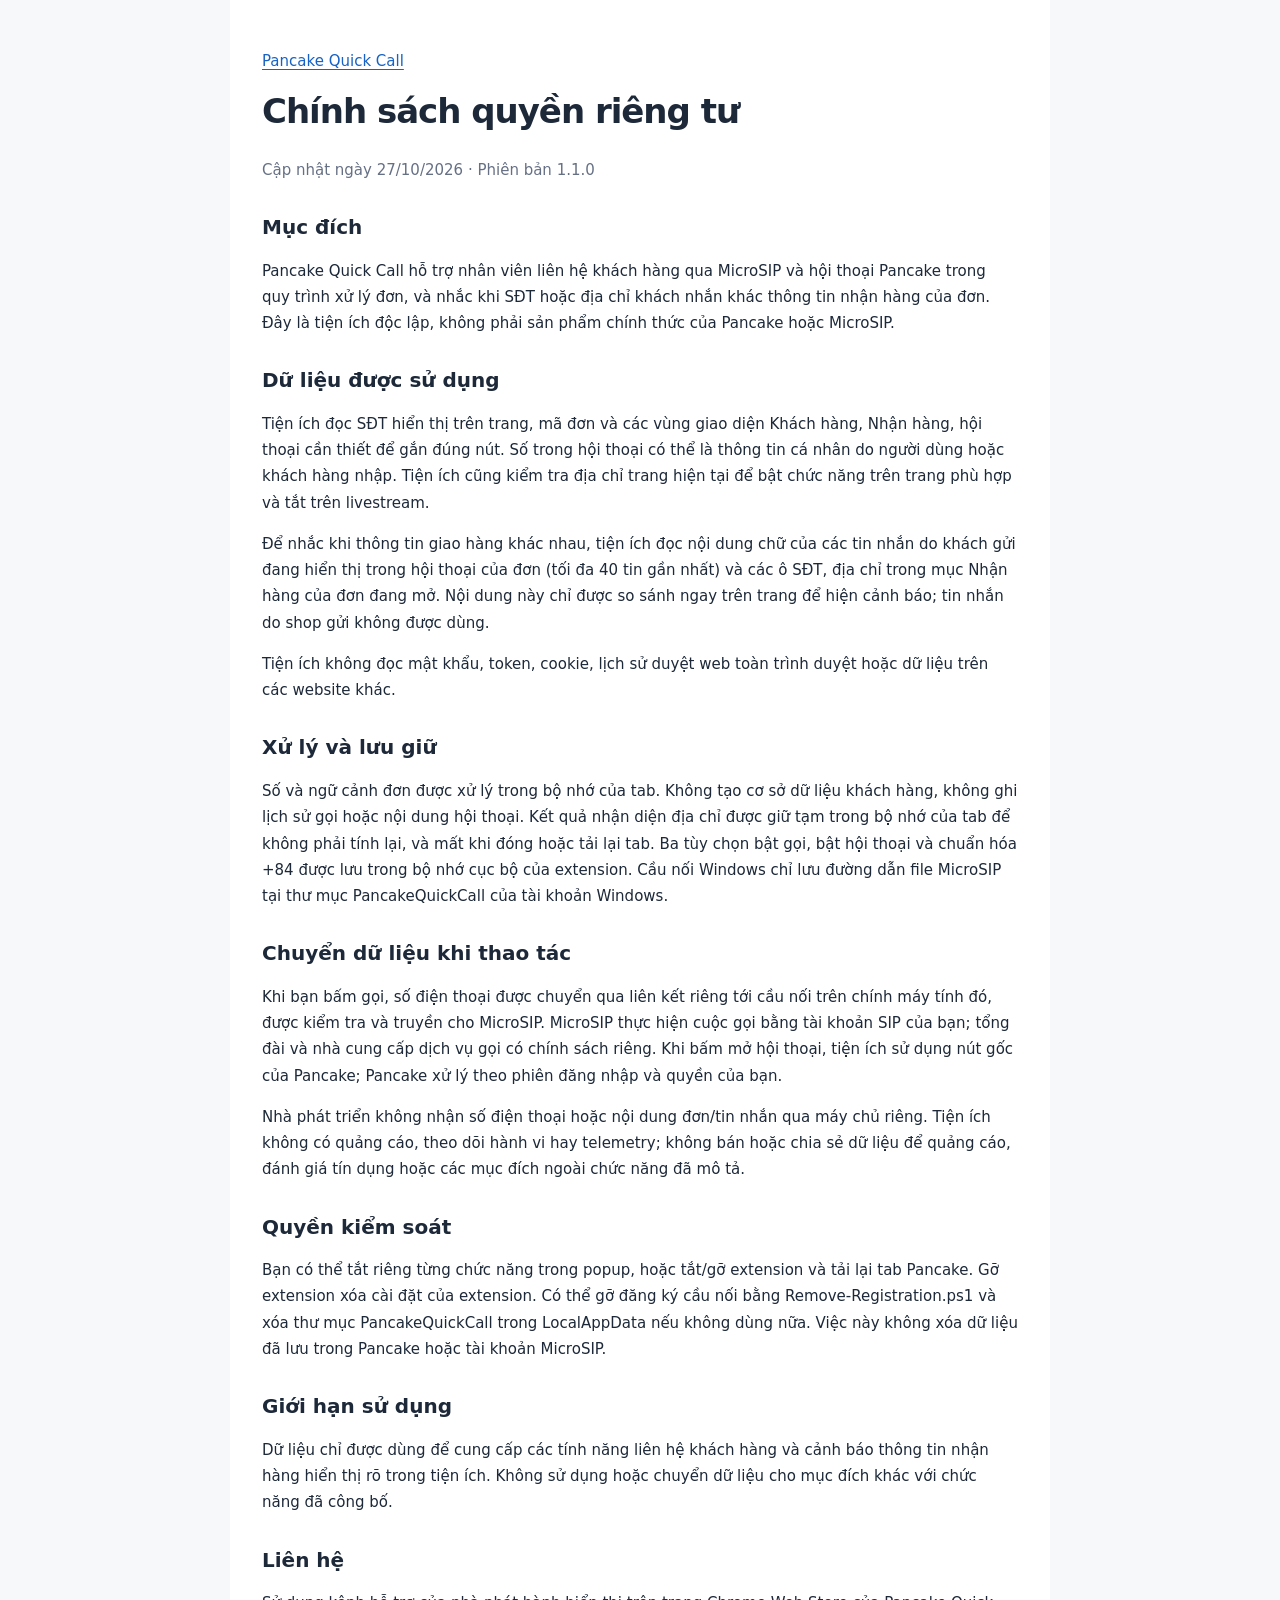
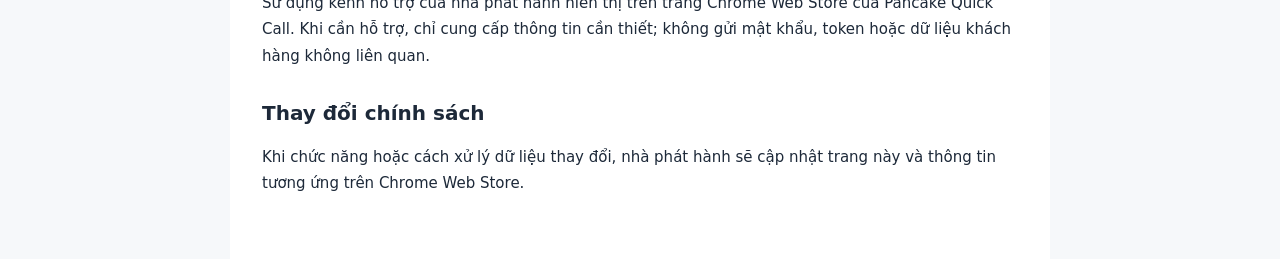
==== privacy.html @ 7256d4ec "Update privacy policy for 1.1.0 receiver mismatch warnings" ====
<!doctype html><html lang="vi"><head><meta charset="utf-8"><meta name="viewport" content="width=device-width,initial-scale=1"><title>Quyền riêng tư — Pancake Quick Call</title><link rel="stylesheet" href="style.css"></head><body><main><a href="index.html">Pancake Quick Call</a><h1>Chính sách quyền riêng tư</h1><p class="muted">Cập nhật ngày 27/10/2026 · Phiên bản 1.1.0</p>
<h2>Mục đích</h2><p>Pancake Quick Call hỗ trợ nhân viên liên hệ khách hàng qua MicroSIP và hội thoại Pancake trong quy trình xử lý đơn, và nhắc khi SĐT hoặc địa chỉ khách nhắn khác thông tin nhận hàng của đơn. Đây là tiện ích độc lập, không phải sản phẩm chính thức của Pancake hoặc MicroSIP.</p>
<h2>Dữ liệu được sử dụng</h2><p>Tiện ích đọc SĐT hiển thị trên trang, mã đơn và các vùng giao diện Khách hàng, Nhận hàng, hội thoại cần thiết để gắn đúng nút. Số trong hội thoại có thể là thông tin cá nhân do người dùng hoặc khách hàng nhập. Tiện ích cũng kiểm tra địa chỉ trang hiện tại để bật chức năng trên trang phù hợp và tắt trên livestream.</p><p>Để nhắc khi thông tin giao hàng khác nhau, tiện ích đọc nội dung chữ của các tin nhắn do khách gửi đang hiển thị trong hội thoại của đơn (tối đa 40 tin gần nhất) và các ô SĐT, địa chỉ trong mục Nhận hàng của đơn đang mở. Nội dung này chỉ được so sánh ngay trên trang để hiện cảnh báo; tin nhắn do shop gửi không được dùng.</p><p>Tiện ích không đọc mật khẩu, token, cookie, lịch sử duyệt web toàn trình duyệt hoặc dữ liệu trên các website khác.</p>
<h2>Xử lý và lưu giữ</h2><p>Số và ngữ cảnh đơn được xử lý trong bộ nhớ của tab. Không tạo cơ sở dữ liệu khách hàng, không ghi lịch sử gọi hoặc nội dung hội thoại. Kết quả nhận diện địa chỉ được giữ tạm trong bộ nhớ của tab để không phải tính lại, và mất khi đóng hoặc tải lại tab. Ba tùy chọn bật gọi, bật hội thoại và chuẩn hóa +84 được lưu trong bộ nhớ cục bộ của extension. Cầu nối Windows chỉ lưu đường dẫn file MicroSIP tại thư mục PancakeQuickCall của tài khoản Windows.</p>
<h2>Chuyển dữ liệu khi thao tác</h2><p>Khi bạn bấm gọi, số điện thoại được chuyển qua liên kết riêng tới cầu nối trên chính máy tính đó, được kiểm tra và truyền cho MicroSIP. MicroSIP thực hiện cuộc gọi bằng tài khoản SIP của bạn; tổng đài và nhà cung cấp dịch vụ gọi có chính sách riêng. Khi bấm mở hội thoại, tiện ích sử dụng nút gốc của Pancake; Pancake xử lý theo phiên đăng nhập và quyền của bạn.</p><p>Nhà phát triển không nhận số điện thoại hoặc nội dung đơn/tin nhắn qua máy chủ riêng. Tiện ích không có quảng cáo, theo dõi hành vi hay telemetry; không bán hoặc chia sẻ dữ liệu để quảng cáo, đánh giá tín dụng hoặc các mục đích ngoài chức năng đã mô tả.</p>
<h2>Quyền kiểm soát</h2><p>Bạn có thể tắt riêng từng chức năng trong popup, hoặc tắt/gỡ extension và tải lại tab Pancake. Gỡ extension xóa cài đặt của extension. Có thể gỡ đăng ký cầu nối bằng Remove-Registration.ps1 và xóa thư mục PancakeQuickCall trong LocalAppData nếu không dùng nữa. Việc này không xóa dữ liệu đã lưu trong Pancake hoặc tài khoản MicroSIP.</p>
<h2>Giới hạn sử dụng</h2><p>Dữ liệu chỉ được dùng để cung cấp các tính năng liên hệ khách hàng và cảnh báo thông tin nhận hàng hiển thị rõ trong tiện ích. Không sử dụng hoặc chuyển dữ liệu cho mục đích khác với chức năng đã công bố.</p>
<h2>Liên hệ</h2><p id="contact">Sử dụng kênh hỗ trợ của nhà phát hành hiển thị trên trang Chrome Web Store của Pancake Quick Call. Khi cần hỗ trợ, chỉ cung cấp thông tin cần thiết; không gửi mật khẩu, token hoặc dữ liệu khách hàng không liên quan.</p>
<h2>Thay đổi chính sách</h2><p>Khi chức năng hoặc cách xử lý dữ liệu thay đổi, nhà phát hành sẽ cập nhật trang này và thông tin tương ứng trên Chrome Web Store.</p></main></body></html>
---- style.css ----
:root{font:15px/1.75 system-ui,"Segoe UI",sans-serif;color:#1d2939;background:#f6f8fa}*{box-sizing:border-box}body{margin:0}main{max-width:820px;min-height:100vh;margin:auto;padding:48px 32px;background:#fff}h1{font-size:34px;line-height:1.25;letter-spacing:-.03em;margin:16px 0 24px}h2{font-size:20px;line-height:1.4;margin-top:30px}.eyebrow{color:#087443;font-size:12px;font-weight:700;letter-spacing:.15em}.muted,.lead,footer{color:#667085}.lead{font-size:18px}section{border-top:1px solid #e4e7ec;padding:10px 0 24px}a{color:#1762c4;text-underline-offset:3px}.button{display:inline-block;background:#087443;color:white;text-decoration:none;padding:12px 18px;border-radius:8px;font-weight:600}li{padding-bottom:8px}footer{border-top:1px solid #e4e7ec;padding-top:24px;font-size:12px}@media(max-width:600px){main{padding:28px 20px}h1{font-size:28px}}
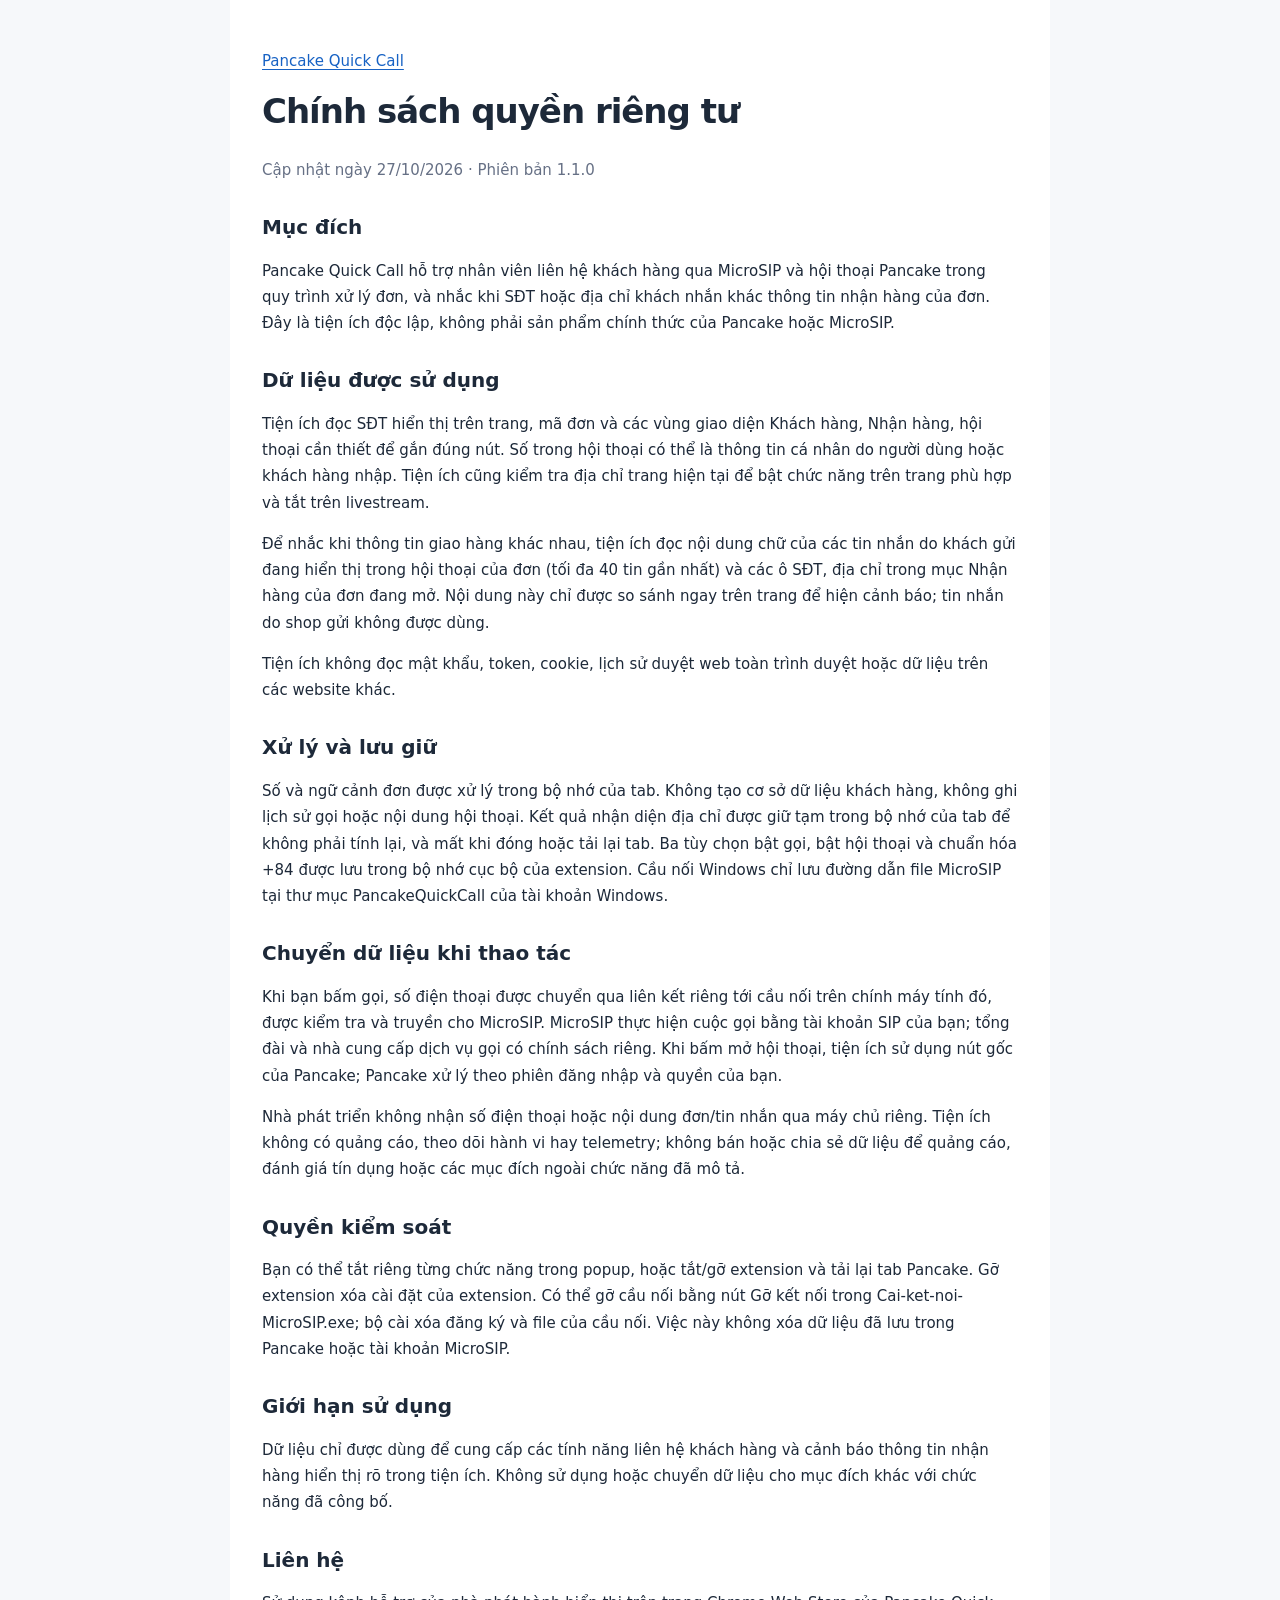
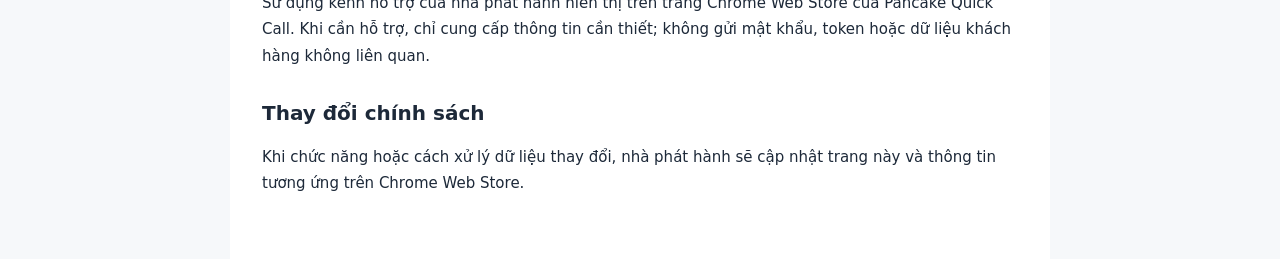
==== commit cefe9cac: "Privacy: uninstall the bridge from the installer EXE Co-Authored-By: Claude Opus 5.5 <noreply@anthro" ====
--- a/privacy.html
+++ b/privacy.html
@@ -3,7 +3,7 @@
 <h2>Dữ liệu được sử dụng</h2><p>Tiện ích đọc SĐT hiển thị trên trang, mã đơn và các vùng giao diện Khách hàng, Nhận hàng, hội thoại cần thiết để gắn đúng nút. Số trong hội thoại có thể là thông tin cá nhân do người dùng hoặc khách hàng nhập. Tiện ích cũng kiểm tra địa chỉ trang hiện tại để bật chức năng trên trang phù hợp và tắt trên livestream.</p><p>Để nhắc khi thông tin giao hàng khác nhau, tiện ích đọc nội dung chữ của các tin nhắn do khách gửi đang hiển thị trong hội thoại của đơn (tối đa 40 tin gần nhất) và các ô SĐT, địa chỉ trong mục Nhận hàng của đơn đang mở. Nội dung này chỉ được so sánh ngay trên trang để hiện cảnh báo; tin nhắn do shop gửi không được dùng.</p><p>Tiện ích không đọc mật khẩu, token, cookie, lịch sử duyệt web toàn trình duyệt hoặc dữ liệu trên các website khác.</p>
 <h2>Xử lý và lưu giữ</h2><p>Số và ngữ cảnh đơn được xử lý trong bộ nhớ của tab. Không tạo cơ sở dữ liệu khách hàng, không ghi lịch sử gọi hoặc nội dung hội thoại. Kết quả nhận diện địa chỉ được giữ tạm trong bộ nhớ của tab để không phải tính lại, và mất khi đóng hoặc tải lại tab. Ba tùy chọn bật gọi, bật hội thoại và chuẩn hóa +84 được lưu trong bộ nhớ cục bộ của extension. Cầu nối Windows chỉ lưu đường dẫn file MicroSIP tại thư mục PancakeQuickCall của tài khoản Windows.</p>
 <h2>Chuyển dữ liệu khi thao tác</h2><p>Khi bạn bấm gọi, số điện thoại được chuyển qua liên kết riêng tới cầu nối trên chính máy tính đó, được kiểm tra và truyền cho MicroSIP. MicroSIP thực hiện cuộc gọi bằng tài khoản SIP của bạn; tổng đài và nhà cung cấp dịch vụ gọi có chính sách riêng. Khi bấm mở hội thoại, tiện ích sử dụng nút gốc của Pancake; Pancake xử lý theo phiên đăng nhập và quyền của bạn.</p><p>Nhà phát triển không nhận số điện thoại hoặc nội dung đơn/tin nhắn qua máy chủ riêng. Tiện ích không có quảng cáo, theo dõi hành vi hay telemetry; không bán hoặc chia sẻ dữ liệu để quảng cáo, đánh giá tín dụng hoặc các mục đích ngoài chức năng đã mô tả.</p>
-<h2>Quyền kiểm soát</h2><p>Bạn có thể tắt riêng từng chức năng trong popup, hoặc tắt/gỡ extension và tải lại tab Pancake. Gỡ extension xóa cài đặt của extension. Có thể gỡ đăng ký cầu nối bằng Remove-Registration.ps1 và xóa thư mục PancakeQuickCall trong LocalAppData nếu không dùng nữa. Việc này không xóa dữ liệu đã lưu trong Pancake hoặc tài khoản MicroSIP.</p>
+<h2>Quyền kiểm soát</h2><p>Bạn có thể tắt riêng từng chức năng trong popup, hoặc tắt/gỡ extension và tải lại tab Pancake. Gỡ extension xóa cài đặt của extension. Có thể gỡ cầu nối bằng nút Gỡ kết nối trong Cai-ket-noi-MicroSIP.exe; bộ cài xóa đăng ký và file của cầu nối. Việc này không xóa dữ liệu đã lưu trong Pancake hoặc tài khoản MicroSIP.</p>
 <h2>Giới hạn sử dụng</h2><p>Dữ liệu chỉ được dùng để cung cấp các tính năng liên hệ khách hàng và cảnh báo thông tin nhận hàng hiển thị rõ trong tiện ích. Không sử dụng hoặc chuyển dữ liệu cho mục đích khác với chức năng đã công bố.</p>
 <h2>Liên hệ</h2><p id="contact">Sử dụng kênh hỗ trợ của nhà phát hành hiển thị trên trang Chrome Web Store của Pancake Quick Call. Khi cần hỗ trợ, chỉ cung cấp thông tin cần thiết; không gửi mật khẩu, token hoặc dữ liệu khách hàng không liên quan.</p>
 <h2>Thay đổi chính sách</h2><p>Khi chức năng hoặc cách xử lý dữ liệu thay đổi, nhà phát hành sẽ cập nhật trang này và thông tin tương ứng trên Chrome Web Store.</p></main></body></html>
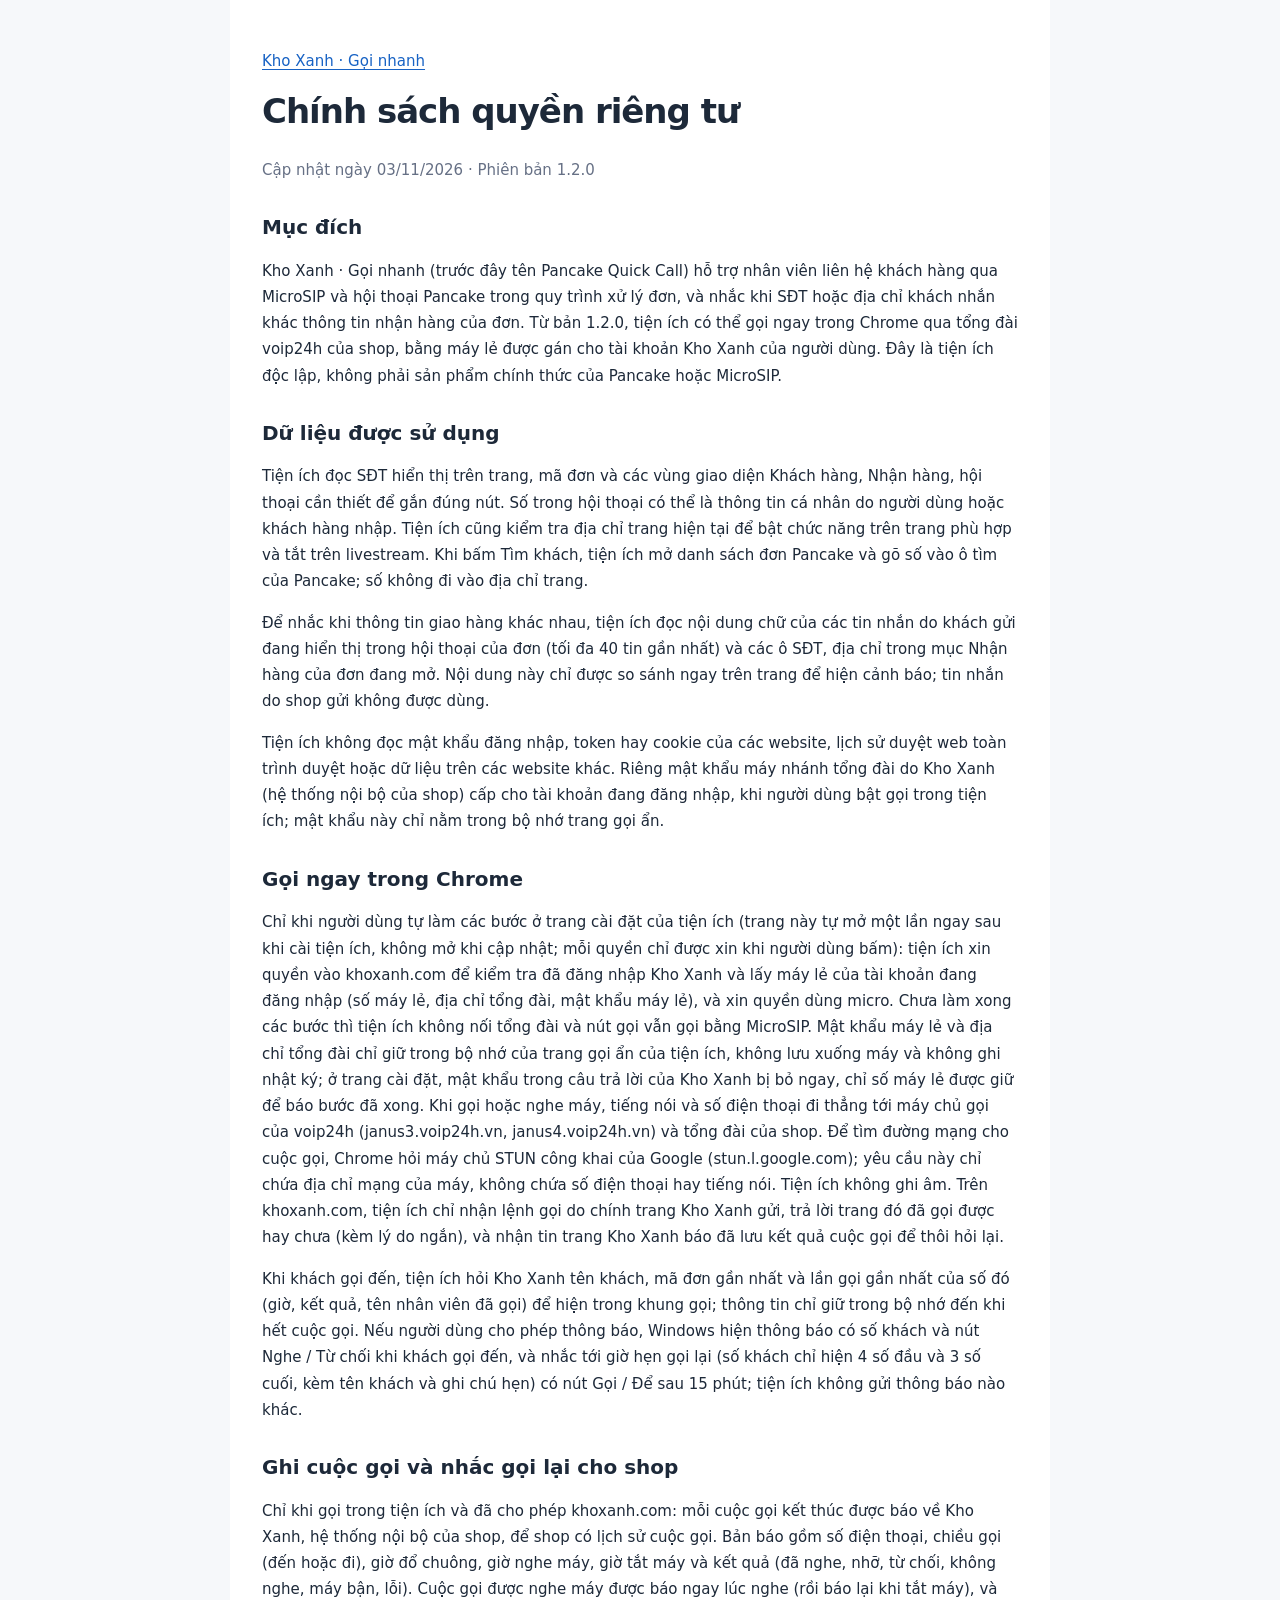
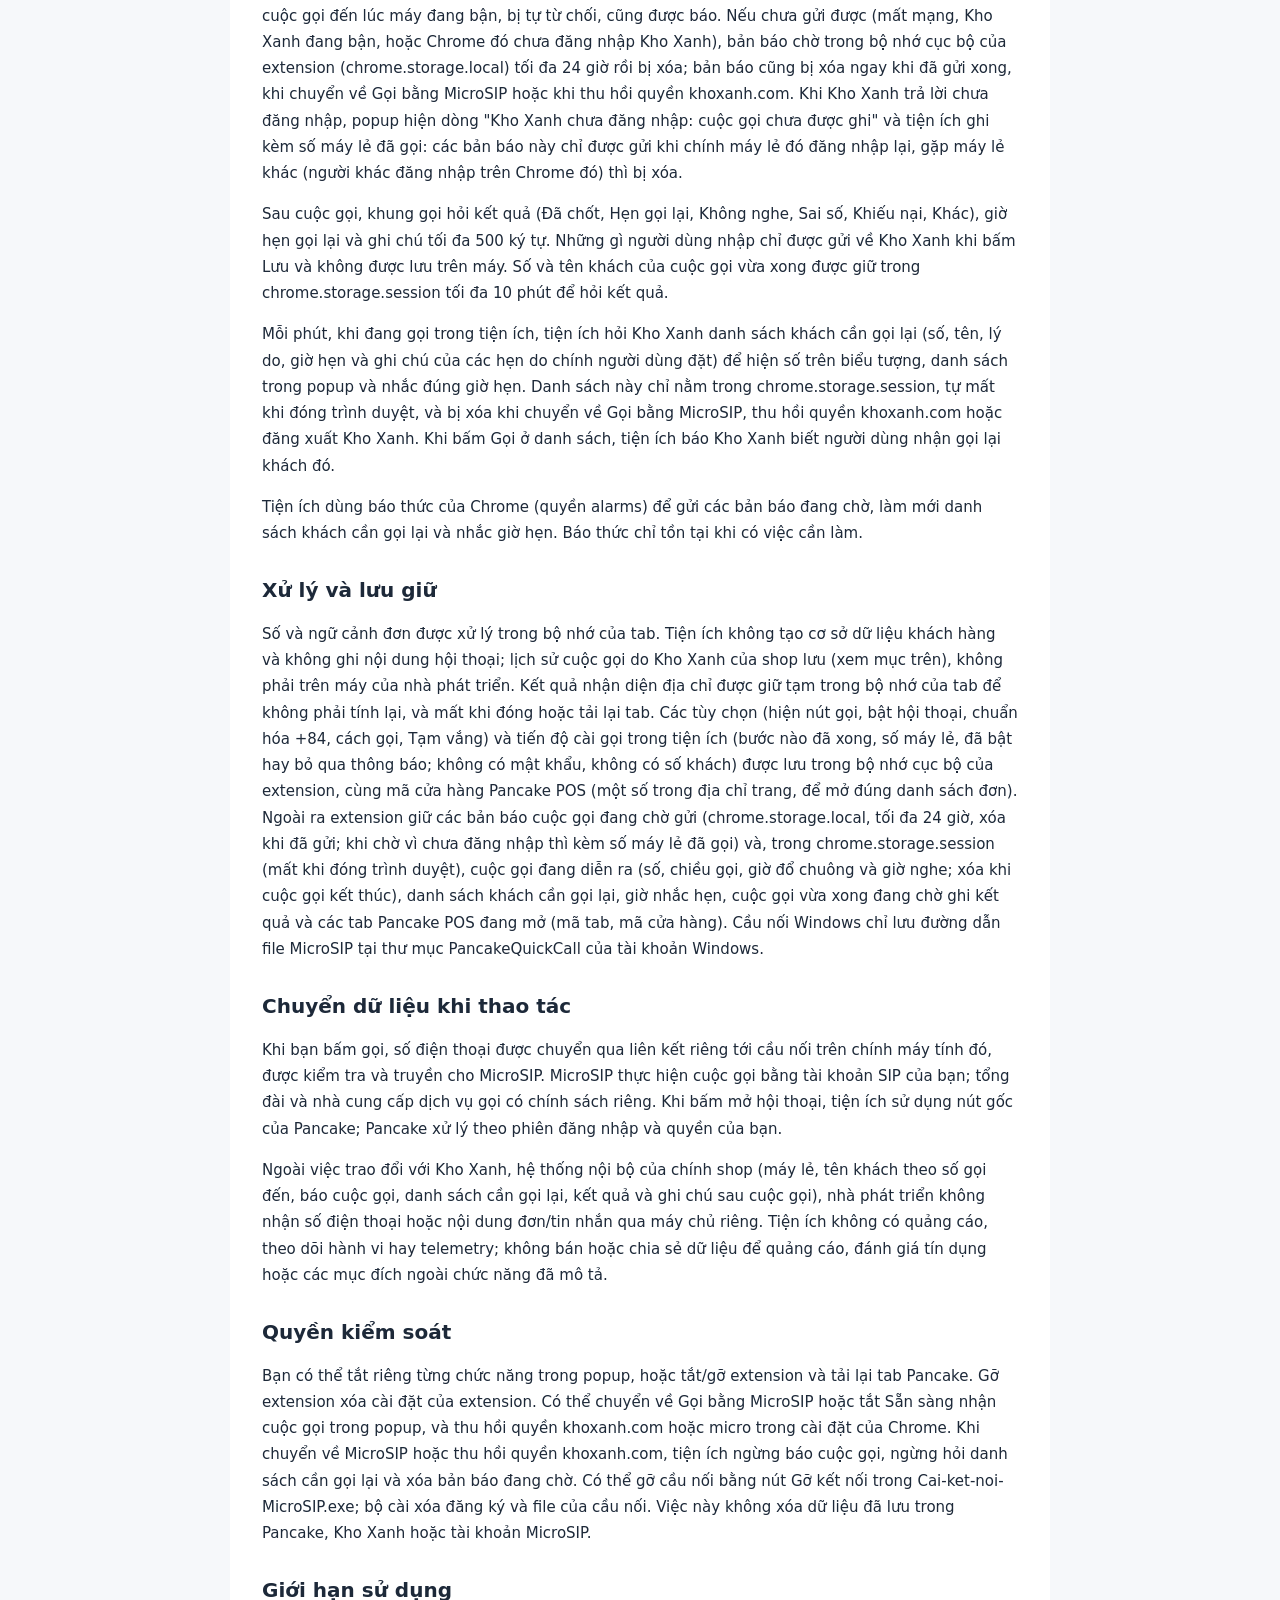
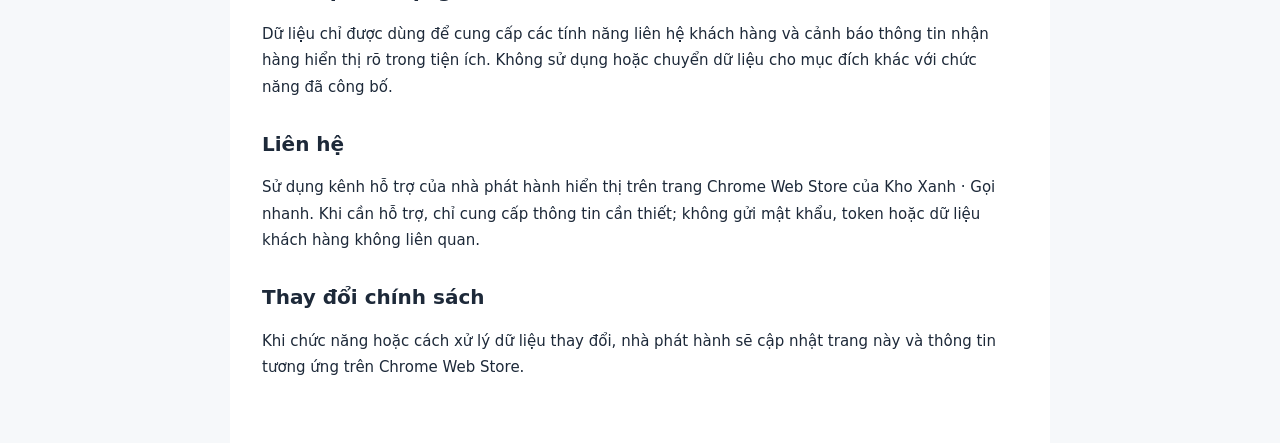
==== commit df94bab5: "Privacy policy for 1.2.0 (Kho Xanh · Gọi nhanh): calling in Chrome through the shop's PBX, microphon" ====
--- a/privacy.html
+++ b/privacy.html
@@ -1,9 +1,9 @@
-<!doctype html><html lang="vi"><head><meta charset="utf-8"><meta name="viewport" content="width=device-width,initial-scale=1"><title>Quyền riêng tư — Pancake Quick Call</title><link rel="stylesheet" href="style.css"></head><body><main><a href="index.html">Pancake Quick Call</a><h1>Chính sách quyền riêng tư</h1><p class="muted">Cập nhật ngày 27/10/2026 · Phiên bản 1.1.0</p>
-<h2>Mục đích</h2><p>Pancake Quick Call hỗ trợ nhân viên liên hệ khách hàng qua MicroSIP và hội thoại Pancake trong quy trình xử lý đơn, và nhắc khi SĐT hoặc địa chỉ khách nhắn khác thông tin nhận hàng của đơn. Đây là tiện ích độc lập, không phải sản phẩm chính thức của Pancake hoặc MicroSIP.</p>
-<h2>Dữ liệu được sử dụng</h2><p>Tiện ích đọc SĐT hiển thị trên trang, mã đơn và các vùng giao diện Khách hàng, Nhận hàng, hội thoại cần thiết để gắn đúng nút. Số trong hội thoại có thể là thông tin cá nhân do người dùng hoặc khách hàng nhập. Tiện ích cũng kiểm tra địa chỉ trang hiện tại để bật chức năng trên trang phù hợp và tắt trên livestream.</p><p>Để nhắc khi thông tin giao hàng khác nhau, tiện ích đọc nội dung chữ của các tin nhắn do khách gửi đang hiển thị trong hội thoại của đơn (tối đa 40 tin gần nhất) và các ô SĐT, địa chỉ trong mục Nhận hàng của đơn đang mở. Nội dung này chỉ được so sánh ngay trên trang để hiện cảnh báo; tin nhắn do shop gửi không được dùng.</p><p>Tiện ích không đọc mật khẩu, token, cookie, lịch sử duyệt web toàn trình duyệt hoặc dữ liệu trên các website khác.</p>
-<h2>Xử lý và lưu giữ</h2><p>Số và ngữ cảnh đơn được xử lý trong bộ nhớ của tab. Không tạo cơ sở dữ liệu khách hàng, không ghi lịch sử gọi hoặc nội dung hội thoại. Kết quả nhận diện địa chỉ được giữ tạm trong bộ nhớ của tab để không phải tính lại, và mất khi đóng hoặc tải lại tab. Ba tùy chọn bật gọi, bật hội thoại và chuẩn hóa +84 được lưu trong bộ nhớ cục bộ của extension. Cầu nối Windows chỉ lưu đường dẫn file MicroSIP tại thư mục PancakeQuickCall của tài khoản Windows.</p>
-<h2>Chuyển dữ liệu khi thao tác</h2><p>Khi bạn bấm gọi, số điện thoại được chuyển qua liên kết riêng tới cầu nối trên chính máy tính đó, được kiểm tra và truyền cho MicroSIP. MicroSIP thực hiện cuộc gọi bằng tài khoản SIP của bạn; tổng đài và nhà cung cấp dịch vụ gọi có chính sách riêng. Khi bấm mở hội thoại, tiện ích sử dụng nút gốc của Pancake; Pancake xử lý theo phiên đăng nhập và quyền của bạn.</p><p>Nhà phát triển không nhận số điện thoại hoặc nội dung đơn/tin nhắn qua máy chủ riêng. Tiện ích không có quảng cáo, theo dõi hành vi hay telemetry; không bán hoặc chia sẻ dữ liệu để quảng cáo, đánh giá tín dụng hoặc các mục đích ngoài chức năng đã mô tả.</p>
-<h2>Quyền kiểm soát</h2><p>Bạn có thể tắt riêng từng chức năng trong popup, hoặc tắt/gỡ extension và tải lại tab Pancake. Gỡ extension xóa cài đặt của extension. Có thể gỡ cầu nối bằng nút Gỡ kết nối trong Cai-ket-noi-MicroSIP.exe; bộ cài xóa đăng ký và file của cầu nối. Việc này không xóa dữ liệu đã lưu trong Pancake hoặc tài khoản MicroSIP.</p>
+<!doctype html><html lang="vi"><head><meta charset="utf-8"><meta name="viewport" content="width=device-width,initial-scale=1"><title>Quyền riêng tư — Kho Xanh · Gọi nhanh</title><link rel="stylesheet" href="style.css"></head><body><main><a href="privacy.html">Kho Xanh · Gọi nhanh</a><h1>Chính sách quyền riêng tư</h1><p class="muted">Cập nhật ngày 03/11/2026 · Phiên bản 1.2.0</p>
+<h2>Mục đích</h2><p>Kho Xanh · Gọi nhanh (trước đây tên Pancake Quick Call) hỗ trợ nhân viên liên hệ khách hàng qua MicroSIP và hội thoại Pancake trong quy trình xử lý đơn, và nhắc khi SĐT hoặc địa chỉ khách nhắn khác thông tin nhận hàng của đơn. Từ bản 1.2.0, tiện ích có thể gọi ngay trong Chrome qua tổng đài voip24h của shop, bằng máy lẻ được gán cho tài khoản Kho Xanh của người dùng. Đây là tiện ích độc lập, không phải sản phẩm chính thức của Pancake hoặc MicroSIP.</p>
+<h2>Dữ liệu được sử dụng</h2><p>Tiện ích đọc SĐT hiển thị trên trang, mã đơn và các vùng giao diện Khách hàng, Nhận hàng, hội thoại cần thiết để gắn đúng nút. Số trong hội thoại có thể là thông tin cá nhân do người dùng hoặc khách hàng nhập. Tiện ích cũng kiểm tra địa chỉ trang hiện tại để bật chức năng trên trang phù hợp và tắt trên livestream. Khi bấm Tìm khách, tiện ích mở danh sách đơn Pancake và gõ số vào ô tìm của Pancake; số không đi vào địa chỉ trang.</p><p>Để nhắc khi thông tin giao hàng khác nhau, tiện ích đọc nội dung chữ của các tin nhắn do khách gửi đang hiển thị trong hội thoại của đơn (tối đa 40 tin gần nhất) và các ô SĐT, địa chỉ trong mục Nhận hàng của đơn đang mở. Nội dung này chỉ được so sánh ngay trên trang để hiện cảnh báo; tin nhắn do shop gửi không được dùng.</p><p>Tiện ích không đọc mật khẩu đăng nhập, token hay cookie của các website, lịch sử duyệt web toàn trình duyệt hoặc dữ liệu trên các website khác. Riêng mật khẩu máy nhánh tổng đài do Kho Xanh (hệ thống nội bộ của shop) cấp cho tài khoản đang đăng nhập, khi người dùng bật gọi trong tiện ích; mật khẩu này chỉ nằm trong bộ nhớ trang gọi ẩn.</p>
+<h2>Gọi ngay trong Chrome</h2><p>Chỉ khi người dùng tự làm các bước ở trang cài đặt của tiện ích (trang này tự mở một lần ngay sau khi cài tiện ích, không mở khi cập nhật; mỗi quyền chỉ được xin khi người dùng bấm): tiện ích xin quyền vào khoxanh.com để kiểm tra đã đăng nhập Kho Xanh và lấy máy lẻ của tài khoản đang đăng nhập (số máy lẻ, địa chỉ tổng đài, mật khẩu máy lẻ), và xin quyền dùng micro. Chưa làm xong các bước thì tiện ích không nối tổng đài và nút gọi vẫn gọi bằng MicroSIP. Mật khẩu máy lẻ và địa chỉ tổng đài chỉ giữ trong bộ nhớ của trang gọi ẩn của tiện ích, không lưu xuống máy và không ghi nhật ký; ở trang cài đặt, mật khẩu trong câu trả lời của Kho Xanh bị bỏ ngay, chỉ số máy lẻ được giữ để báo bước đã xong. Khi gọi hoặc nghe máy, tiếng nói và số điện thoại đi thẳng tới máy chủ gọi của voip24h (janus3.voip24h.vn, janus4.voip24h.vn) và tổng đài của shop. Để tìm đường mạng cho cuộc gọi, Chrome hỏi máy chủ STUN công khai của Google (stun.l.google.com); yêu cầu này chỉ chứa địa chỉ mạng của máy, không chứa số điện thoại hay tiếng nói. Tiện ích không ghi âm. Trên khoxanh.com, tiện ích chỉ nhận lệnh gọi do chính trang Kho Xanh gửi, trả lời trang đó đã gọi được hay chưa (kèm lý do ngắn), và nhận tin trang Kho Xanh báo đã lưu kết quả cuộc gọi để thôi hỏi lại.</p><p>Khi khách gọi đến, tiện ích hỏi Kho Xanh tên khách, mã đơn gần nhất và lần gọi gần nhất của số đó (giờ, kết quả, tên nhân viên đã gọi) để hiện trong khung gọi; thông tin chỉ giữ trong bộ nhớ đến khi hết cuộc gọi. Nếu người dùng cho phép thông báo, Windows hiện thông báo có số khách và nút Nghe / Từ chối khi khách gọi đến, và nhắc tới giờ hẹn gọi lại (số khách chỉ hiện 4 số đầu và 3 số cuối, kèm tên khách và ghi chú hẹn) có nút Gọi / Để sau 15 phút; tiện ích không gửi thông báo nào khác.</p><h2>Ghi cuộc gọi và nhắc gọi lại cho shop</h2><p>Chỉ khi gọi trong tiện ích và đã cho phép khoxanh.com: mỗi cuộc gọi kết thúc được báo về Kho Xanh, hệ thống nội bộ của shop, để shop có lịch sử cuộc gọi. Bản báo gồm số điện thoại, chiều gọi (đến hoặc đi), giờ đổ chuông, giờ nghe máy, giờ tắt máy và kết quả (đã nghe, nhỡ, từ chối, không nghe, máy bận, lỗi). Cuộc gọi được nghe máy được báo ngay lúc nghe (rồi báo lại khi tắt máy), và cuộc gọi đến lúc máy đang bận, bị tự từ chối, cũng được báo. Nếu chưa gửi được (mất mạng, Kho Xanh đang bận, hoặc Chrome đó chưa đăng nhập Kho Xanh), bản báo chờ trong bộ nhớ cục bộ của extension (chrome.storage.local) tối đa 24 giờ rồi bị xóa; bản báo cũng bị xóa ngay khi đã gửi xong, khi chuyển về Gọi bằng MicroSIP hoặc khi thu hồi quyền khoxanh.com. Khi Kho Xanh trả lời chưa đăng nhập, popup hiện dòng "Kho Xanh chưa đăng nhập: cuộc gọi chưa được ghi" và tiện ích ghi kèm số máy lẻ đã gọi: các bản báo này chỉ được gửi khi chính máy lẻ đó đăng nhập lại, gặp máy lẻ khác (người khác đăng nhập trên Chrome đó) thì bị xóa.</p><p>Sau cuộc gọi, khung gọi hỏi kết quả (Đã chốt, Hẹn gọi lại, Không nghe, Sai số, Khiếu nại, Khác), giờ hẹn gọi lại và ghi chú tối đa 500 ký tự. Những gì người dùng nhập chỉ được gửi về Kho Xanh khi bấm Lưu và không được lưu trên máy. Số và tên khách của cuộc gọi vừa xong được giữ trong chrome.storage.session tối đa 10 phút để hỏi kết quả.</p><p>Mỗi phút, khi đang gọi trong tiện ích, tiện ích hỏi Kho Xanh danh sách khách cần gọi lại (số, tên, lý do, giờ hẹn và ghi chú của các hẹn do chính người dùng đặt) để hiện số trên biểu tượng, danh sách trong popup và nhắc đúng giờ hẹn. Danh sách này chỉ nằm trong chrome.storage.session, tự mất khi đóng trình duyệt, và bị xóa khi chuyển về Gọi bằng MicroSIP, thu hồi quyền khoxanh.com hoặc đăng xuất Kho Xanh. Khi bấm Gọi ở danh sách, tiện ích báo Kho Xanh biết người dùng nhận gọi lại khách đó.</p><p>Tiện ích dùng báo thức của Chrome (quyền alarms) để gửi các bản báo đang chờ, làm mới danh sách khách cần gọi lại và nhắc giờ hẹn. Báo thức chỉ tồn tại khi có việc cần làm.</p><h2>Xử lý và lưu giữ</h2><p>Số và ngữ cảnh đơn được xử lý trong bộ nhớ của tab. Tiện ích không tạo cơ sở dữ liệu khách hàng và không ghi nội dung hội thoại; lịch sử cuộc gọi do Kho Xanh của shop lưu (xem mục trên), không phải trên máy của nhà phát triển. Kết quả nhận diện địa chỉ được giữ tạm trong bộ nhớ của tab để không phải tính lại, và mất khi đóng hoặc tải lại tab. Các tùy chọn (hiện nút gọi, bật hội thoại, chuẩn hóa +84, cách gọi, Tạm vắng) và tiến độ cài gọi trong tiện ích (bước nào đã xong, số máy lẻ, đã bật hay bỏ qua thông báo; không có mật khẩu, không có số khách) được lưu trong bộ nhớ cục bộ của extension, cùng mã cửa hàng Pancake POS (một số trong địa chỉ trang, để mở đúng danh sách đơn). Ngoài ra extension giữ các bản báo cuộc gọi đang chờ gửi (chrome.storage.local, tối đa 24 giờ, xóa khi đã gửi; khi chờ vì chưa đăng nhập thì kèm số máy lẻ đã gọi) và, trong chrome.storage.session (mất khi đóng trình duyệt), cuộc gọi đang diễn ra (số, chiều gọi, giờ đổ chuông và giờ nghe; xóa khi cuộc gọi kết thúc), danh sách khách cần gọi lại, giờ nhắc hẹn, cuộc gọi vừa xong đang chờ ghi kết quả và các tab Pancake POS đang mở (mã tab, mã cửa hàng). Cầu nối Windows chỉ lưu đường dẫn file MicroSIP tại thư mục PancakeQuickCall của tài khoản Windows.</p>
+<h2>Chuyển dữ liệu khi thao tác</h2><p>Khi bạn bấm gọi, số điện thoại được chuyển qua liên kết riêng tới cầu nối trên chính máy tính đó, được kiểm tra và truyền cho MicroSIP. MicroSIP thực hiện cuộc gọi bằng tài khoản SIP của bạn; tổng đài và nhà cung cấp dịch vụ gọi có chính sách riêng. Khi bấm mở hội thoại, tiện ích sử dụng nút gốc của Pancake; Pancake xử lý theo phiên đăng nhập và quyền của bạn.</p><p>Ngoài việc trao đổi với Kho Xanh, hệ thống nội bộ của chính shop (máy lẻ, tên khách theo số gọi đến, báo cuộc gọi, danh sách cần gọi lại, kết quả và ghi chú sau cuộc gọi), nhà phát triển không nhận số điện thoại hoặc nội dung đơn/tin nhắn qua máy chủ riêng. Tiện ích không có quảng cáo, theo dõi hành vi hay telemetry; không bán hoặc chia sẻ dữ liệu để quảng cáo, đánh giá tín dụng hoặc các mục đích ngoài chức năng đã mô tả.</p>
+<h2>Quyền kiểm soát</h2><p>Bạn có thể tắt riêng từng chức năng trong popup, hoặc tắt/gỡ extension và tải lại tab Pancake. Gỡ extension xóa cài đặt của extension. Có thể chuyển về Gọi bằng MicroSIP hoặc tắt Sẵn sàng nhận cuộc gọi trong popup, và thu hồi quyền khoxanh.com hoặc micro trong cài đặt của Chrome. Khi chuyển về MicroSIP hoặc thu hồi quyền khoxanh.com, tiện ích ngừng báo cuộc gọi, ngừng hỏi danh sách cần gọi lại và xóa bản báo đang chờ. Có thể gỡ cầu nối bằng nút Gỡ kết nối trong Cai-ket-noi-MicroSIP.exe; bộ cài xóa đăng ký và file của cầu nối. Việc này không xóa dữ liệu đã lưu trong Pancake, Kho Xanh hoặc tài khoản MicroSIP.</p>
 <h2>Giới hạn sử dụng</h2><p>Dữ liệu chỉ được dùng để cung cấp các tính năng liên hệ khách hàng và cảnh báo thông tin nhận hàng hiển thị rõ trong tiện ích. Không sử dụng hoặc chuyển dữ liệu cho mục đích khác với chức năng đã công bố.</p>
-<h2>Liên hệ</h2><p id="contact">Sử dụng kênh hỗ trợ của nhà phát hành hiển thị trên trang Chrome Web Store của Pancake Quick Call. Khi cần hỗ trợ, chỉ cung cấp thông tin cần thiết; không gửi mật khẩu, token hoặc dữ liệu khách hàng không liên quan.</p>
+<h2>Liên hệ</h2><p id="contact">Sử dụng kênh hỗ trợ của nhà phát hành hiển thị trên trang Chrome Web Store của Kho Xanh · Gọi nhanh. Khi cần hỗ trợ, chỉ cung cấp thông tin cần thiết; không gửi mật khẩu, token hoặc dữ liệu khách hàng không liên quan.</p>
 <h2>Thay đổi chính sách</h2><p>Khi chức năng hoặc cách xử lý dữ liệu thay đổi, nhà phát hành sẽ cập nhật trang này và thông tin tương ứng trên Chrome Web Store.</p></main></body></html>
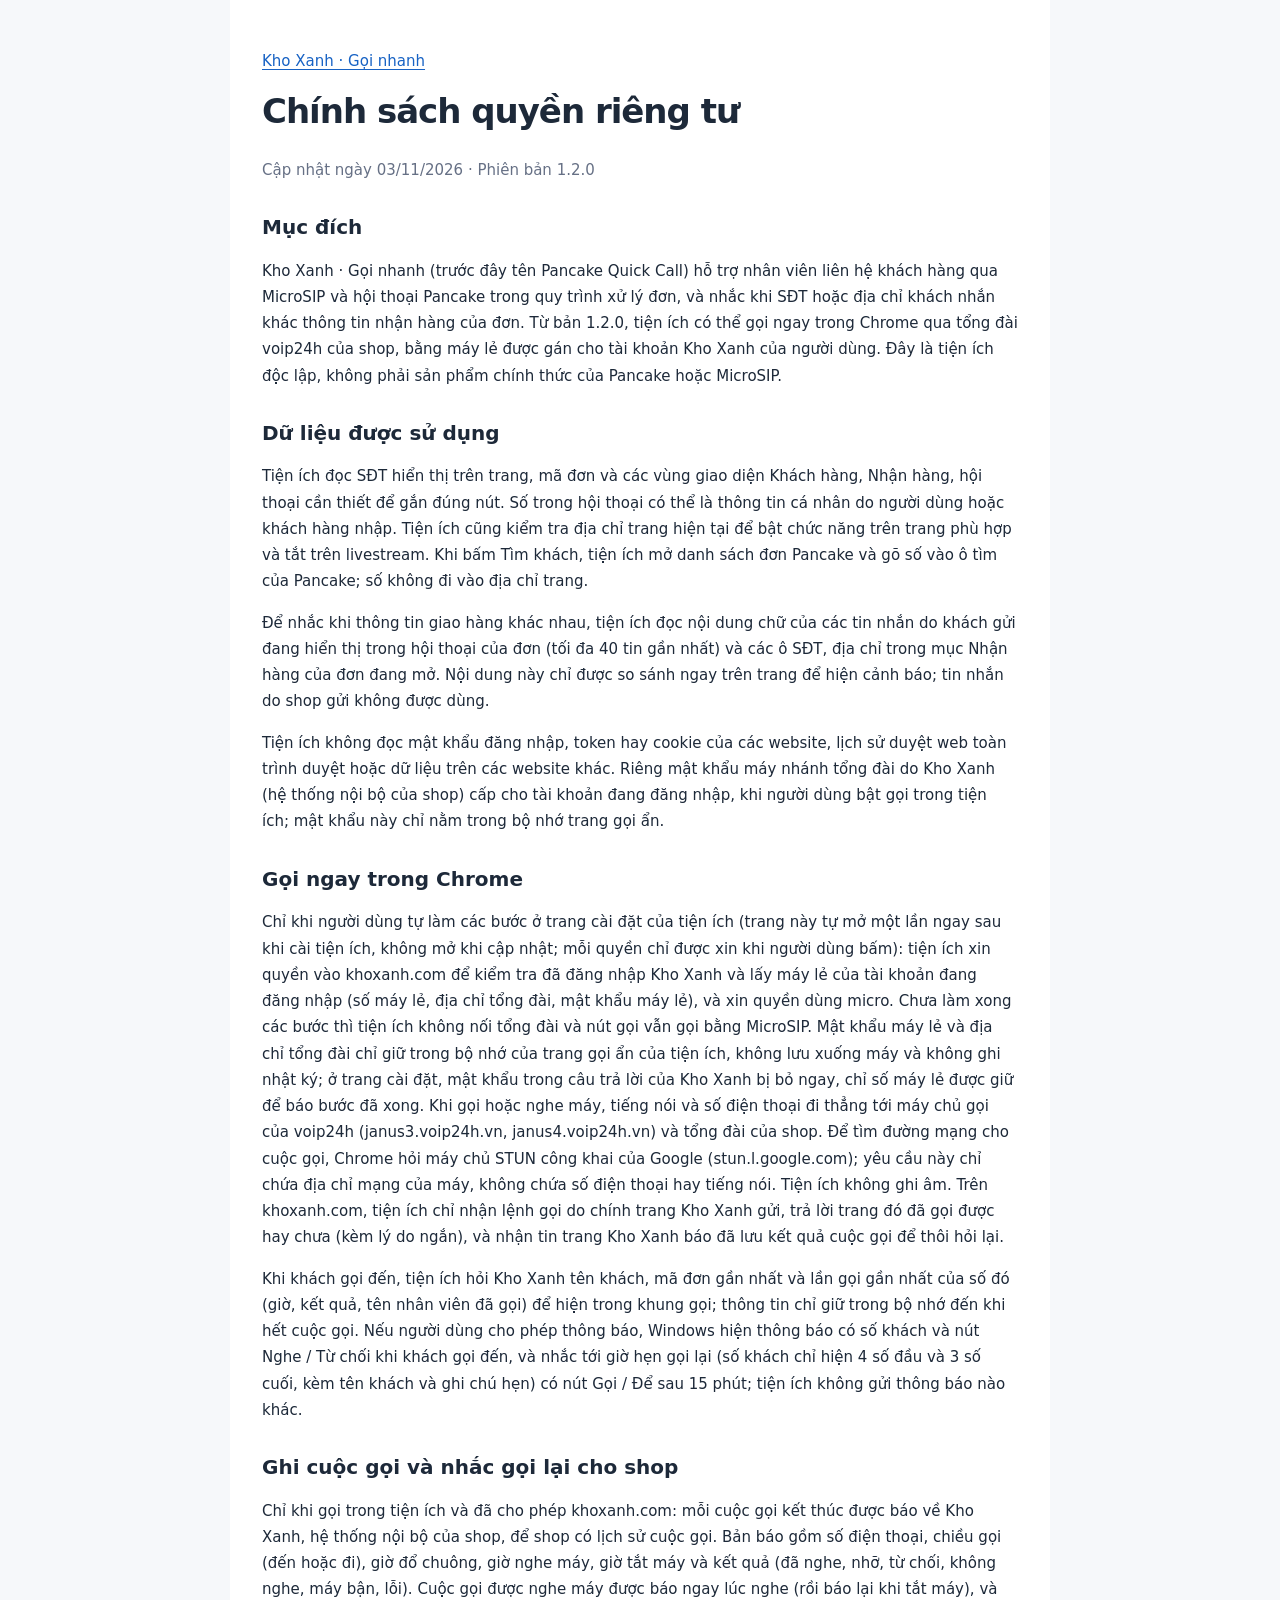
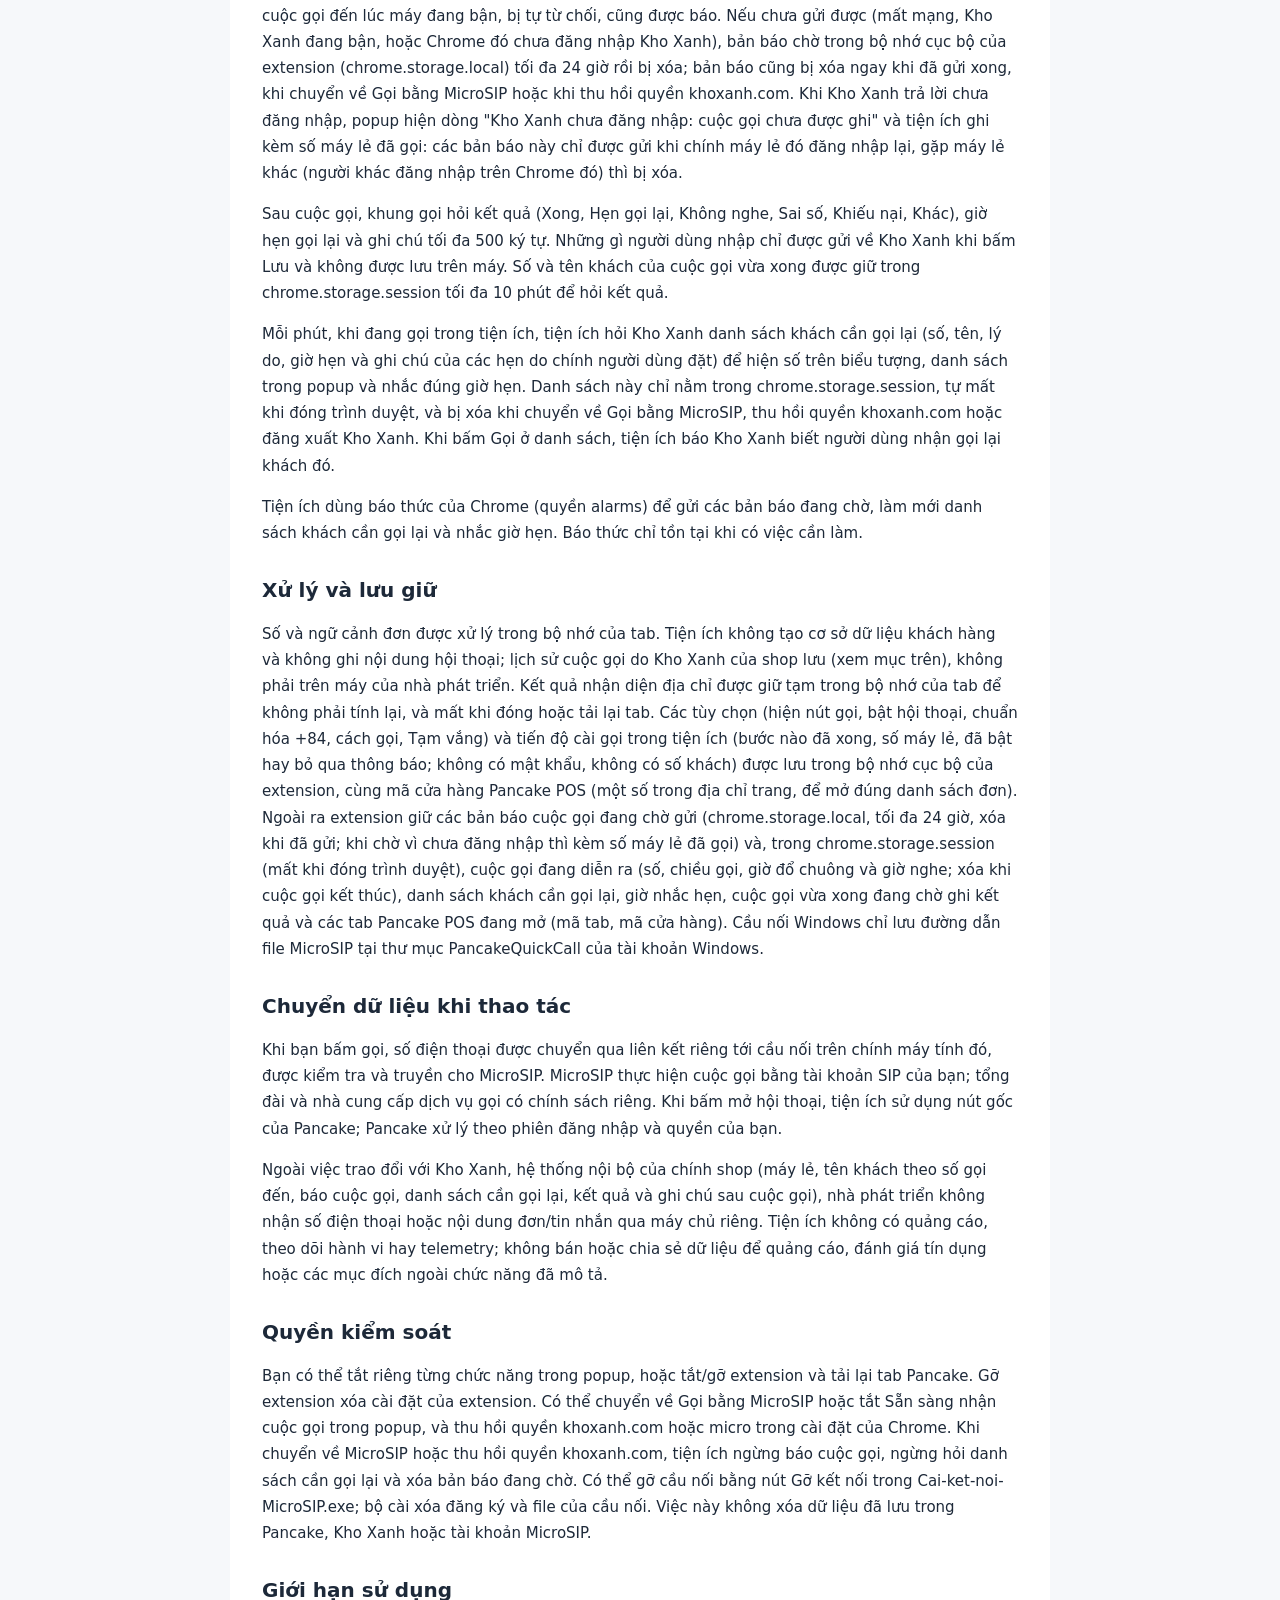
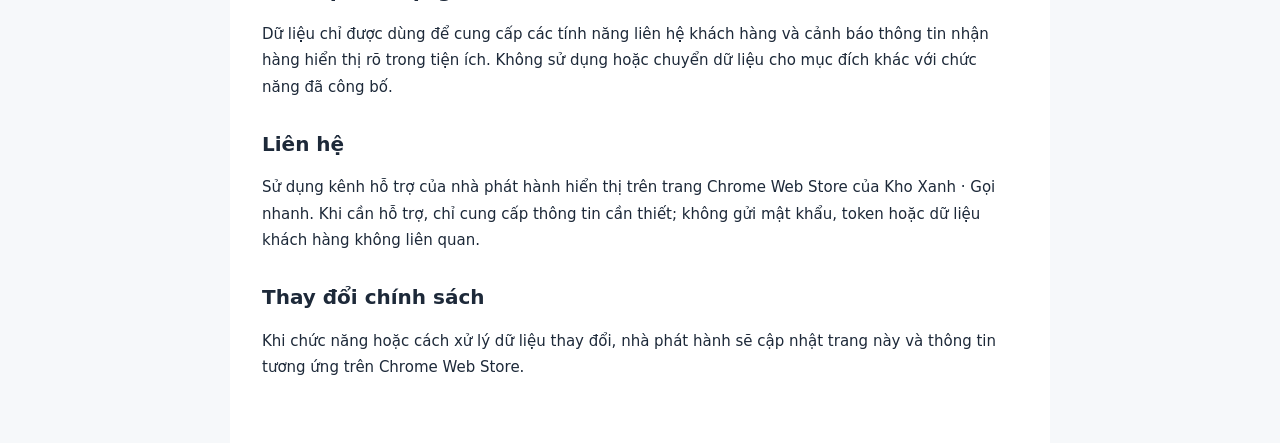
==== commit 328aeaed: "Privacy policy 1.2.0: the first call result is named "Xong"" ====
--- a/privacy.html
+++ b/privacy.html
@@ -1,7 +1,7 @@
 <!doctype html><html lang="vi"><head><meta charset="utf-8"><meta name="viewport" content="width=device-width,initial-scale=1"><title>Quyền riêng tư — Kho Xanh · Gọi nhanh</title><link rel="stylesheet" href="style.css"></head><body><main><a href="privacy.html">Kho Xanh · Gọi nhanh</a><h1>Chính sách quyền riêng tư</h1><p class="muted">Cập nhật ngày 03/11/2026 · Phiên bản 1.2.0</p>
 <h2>Mục đích</h2><p>Kho Xanh · Gọi nhanh (trước đây tên Pancake Quick Call) hỗ trợ nhân viên liên hệ khách hàng qua MicroSIP và hội thoại Pancake trong quy trình xử lý đơn, và nhắc khi SĐT hoặc địa chỉ khách nhắn khác thông tin nhận hàng của đơn. Từ bản 1.2.0, tiện ích có thể gọi ngay trong Chrome qua tổng đài voip24h của shop, bằng máy lẻ được gán cho tài khoản Kho Xanh của người dùng. Đây là tiện ích độc lập, không phải sản phẩm chính thức của Pancake hoặc MicroSIP.</p>
 <h2>Dữ liệu được sử dụng</h2><p>Tiện ích đọc SĐT hiển thị trên trang, mã đơn và các vùng giao diện Khách hàng, Nhận hàng, hội thoại cần thiết để gắn đúng nút. Số trong hội thoại có thể là thông tin cá nhân do người dùng hoặc khách hàng nhập. Tiện ích cũng kiểm tra địa chỉ trang hiện tại để bật chức năng trên trang phù hợp và tắt trên livestream. Khi bấm Tìm khách, tiện ích mở danh sách đơn Pancake và gõ số vào ô tìm của Pancake; số không đi vào địa chỉ trang.</p><p>Để nhắc khi thông tin giao hàng khác nhau, tiện ích đọc nội dung chữ của các tin nhắn do khách gửi đang hiển thị trong hội thoại của đơn (tối đa 40 tin gần nhất) và các ô SĐT, địa chỉ trong mục Nhận hàng của đơn đang mở. Nội dung này chỉ được so sánh ngay trên trang để hiện cảnh báo; tin nhắn do shop gửi không được dùng.</p><p>Tiện ích không đọc mật khẩu đăng nhập, token hay cookie của các website, lịch sử duyệt web toàn trình duyệt hoặc dữ liệu trên các website khác. Riêng mật khẩu máy nhánh tổng đài do Kho Xanh (hệ thống nội bộ của shop) cấp cho tài khoản đang đăng nhập, khi người dùng bật gọi trong tiện ích; mật khẩu này chỉ nằm trong bộ nhớ trang gọi ẩn.</p>
-<h2>Gọi ngay trong Chrome</h2><p>Chỉ khi người dùng tự làm các bước ở trang cài đặt của tiện ích (trang này tự mở một lần ngay sau khi cài tiện ích, không mở khi cập nhật; mỗi quyền chỉ được xin khi người dùng bấm): tiện ích xin quyền vào khoxanh.com để kiểm tra đã đăng nhập Kho Xanh và lấy máy lẻ của tài khoản đang đăng nhập (số máy lẻ, địa chỉ tổng đài, mật khẩu máy lẻ), và xin quyền dùng micro. Chưa làm xong các bước thì tiện ích không nối tổng đài và nút gọi vẫn gọi bằng MicroSIP. Mật khẩu máy lẻ và địa chỉ tổng đài chỉ giữ trong bộ nhớ của trang gọi ẩn của tiện ích, không lưu xuống máy và không ghi nhật ký; ở trang cài đặt, mật khẩu trong câu trả lời của Kho Xanh bị bỏ ngay, chỉ số máy lẻ được giữ để báo bước đã xong. Khi gọi hoặc nghe máy, tiếng nói và số điện thoại đi thẳng tới máy chủ gọi của voip24h (janus3.voip24h.vn, janus4.voip24h.vn) và tổng đài của shop. Để tìm đường mạng cho cuộc gọi, Chrome hỏi máy chủ STUN công khai của Google (stun.l.google.com); yêu cầu này chỉ chứa địa chỉ mạng của máy, không chứa số điện thoại hay tiếng nói. Tiện ích không ghi âm. Trên khoxanh.com, tiện ích chỉ nhận lệnh gọi do chính trang Kho Xanh gửi, trả lời trang đó đã gọi được hay chưa (kèm lý do ngắn), và nhận tin trang Kho Xanh báo đã lưu kết quả cuộc gọi để thôi hỏi lại.</p><p>Khi khách gọi đến, tiện ích hỏi Kho Xanh tên khách, mã đơn gần nhất và lần gọi gần nhất của số đó (giờ, kết quả, tên nhân viên đã gọi) để hiện trong khung gọi; thông tin chỉ giữ trong bộ nhớ đến khi hết cuộc gọi. Nếu người dùng cho phép thông báo, Windows hiện thông báo có số khách và nút Nghe / Từ chối khi khách gọi đến, và nhắc tới giờ hẹn gọi lại (số khách chỉ hiện 4 số đầu và 3 số cuối, kèm tên khách và ghi chú hẹn) có nút Gọi / Để sau 15 phút; tiện ích không gửi thông báo nào khác.</p><h2>Ghi cuộc gọi và nhắc gọi lại cho shop</h2><p>Chỉ khi gọi trong tiện ích và đã cho phép khoxanh.com: mỗi cuộc gọi kết thúc được báo về Kho Xanh, hệ thống nội bộ của shop, để shop có lịch sử cuộc gọi. Bản báo gồm số điện thoại, chiều gọi (đến hoặc đi), giờ đổ chuông, giờ nghe máy, giờ tắt máy và kết quả (đã nghe, nhỡ, từ chối, không nghe, máy bận, lỗi). Cuộc gọi được nghe máy được báo ngay lúc nghe (rồi báo lại khi tắt máy), và cuộc gọi đến lúc máy đang bận, bị tự từ chối, cũng được báo. Nếu chưa gửi được (mất mạng, Kho Xanh đang bận, hoặc Chrome đó chưa đăng nhập Kho Xanh), bản báo chờ trong bộ nhớ cục bộ của extension (chrome.storage.local) tối đa 24 giờ rồi bị xóa; bản báo cũng bị xóa ngay khi đã gửi xong, khi chuyển về Gọi bằng MicroSIP hoặc khi thu hồi quyền khoxanh.com. Khi Kho Xanh trả lời chưa đăng nhập, popup hiện dòng "Kho Xanh chưa đăng nhập: cuộc gọi chưa được ghi" và tiện ích ghi kèm số máy lẻ đã gọi: các bản báo này chỉ được gửi khi chính máy lẻ đó đăng nhập lại, gặp máy lẻ khác (người khác đăng nhập trên Chrome đó) thì bị xóa.</p><p>Sau cuộc gọi, khung gọi hỏi kết quả (Đã chốt, Hẹn gọi lại, Không nghe, Sai số, Khiếu nại, Khác), giờ hẹn gọi lại và ghi chú tối đa 500 ký tự. Những gì người dùng nhập chỉ được gửi về Kho Xanh khi bấm Lưu và không được lưu trên máy. Số và tên khách của cuộc gọi vừa xong được giữ trong chrome.storage.session tối đa 10 phút để hỏi kết quả.</p><p>Mỗi phút, khi đang gọi trong tiện ích, tiện ích hỏi Kho Xanh danh sách khách cần gọi lại (số, tên, lý do, giờ hẹn và ghi chú của các hẹn do chính người dùng đặt) để hiện số trên biểu tượng, danh sách trong popup và nhắc đúng giờ hẹn. Danh sách này chỉ nằm trong chrome.storage.session, tự mất khi đóng trình duyệt, và bị xóa khi chuyển về Gọi bằng MicroSIP, thu hồi quyền khoxanh.com hoặc đăng xuất Kho Xanh. Khi bấm Gọi ở danh sách, tiện ích báo Kho Xanh biết người dùng nhận gọi lại khách đó.</p><p>Tiện ích dùng báo thức của Chrome (quyền alarms) để gửi các bản báo đang chờ, làm mới danh sách khách cần gọi lại và nhắc giờ hẹn. Báo thức chỉ tồn tại khi có việc cần làm.</p><h2>Xử lý và lưu giữ</h2><p>Số và ngữ cảnh đơn được xử lý trong bộ nhớ của tab. Tiện ích không tạo cơ sở dữ liệu khách hàng và không ghi nội dung hội thoại; lịch sử cuộc gọi do Kho Xanh của shop lưu (xem mục trên), không phải trên máy của nhà phát triển. Kết quả nhận diện địa chỉ được giữ tạm trong bộ nhớ của tab để không phải tính lại, và mất khi đóng hoặc tải lại tab. Các tùy chọn (hiện nút gọi, bật hội thoại, chuẩn hóa +84, cách gọi, Tạm vắng) và tiến độ cài gọi trong tiện ích (bước nào đã xong, số máy lẻ, đã bật hay bỏ qua thông báo; không có mật khẩu, không có số khách) được lưu trong bộ nhớ cục bộ của extension, cùng mã cửa hàng Pancake POS (một số trong địa chỉ trang, để mở đúng danh sách đơn). Ngoài ra extension giữ các bản báo cuộc gọi đang chờ gửi (chrome.storage.local, tối đa 24 giờ, xóa khi đã gửi; khi chờ vì chưa đăng nhập thì kèm số máy lẻ đã gọi) và, trong chrome.storage.session (mất khi đóng trình duyệt), cuộc gọi đang diễn ra (số, chiều gọi, giờ đổ chuông và giờ nghe; xóa khi cuộc gọi kết thúc), danh sách khách cần gọi lại, giờ nhắc hẹn, cuộc gọi vừa xong đang chờ ghi kết quả và các tab Pancake POS đang mở (mã tab, mã cửa hàng). Cầu nối Windows chỉ lưu đường dẫn file MicroSIP tại thư mục PancakeQuickCall của tài khoản Windows.</p>
+<h2>Gọi ngay trong Chrome</h2><p>Chỉ khi người dùng tự làm các bước ở trang cài đặt của tiện ích (trang này tự mở một lần ngay sau khi cài tiện ích, không mở khi cập nhật; mỗi quyền chỉ được xin khi người dùng bấm): tiện ích xin quyền vào khoxanh.com để kiểm tra đã đăng nhập Kho Xanh và lấy máy lẻ của tài khoản đang đăng nhập (số máy lẻ, địa chỉ tổng đài, mật khẩu máy lẻ), và xin quyền dùng micro. Chưa làm xong các bước thì tiện ích không nối tổng đài và nút gọi vẫn gọi bằng MicroSIP. Mật khẩu máy lẻ và địa chỉ tổng đài chỉ giữ trong bộ nhớ của trang gọi ẩn của tiện ích, không lưu xuống máy và không ghi nhật ký; ở trang cài đặt, mật khẩu trong câu trả lời của Kho Xanh bị bỏ ngay, chỉ số máy lẻ được giữ để báo bước đã xong. Khi gọi hoặc nghe máy, tiếng nói và số điện thoại đi thẳng tới máy chủ gọi của voip24h (janus3.voip24h.vn, janus4.voip24h.vn) và tổng đài của shop. Để tìm đường mạng cho cuộc gọi, Chrome hỏi máy chủ STUN công khai của Google (stun.l.google.com); yêu cầu này chỉ chứa địa chỉ mạng của máy, không chứa số điện thoại hay tiếng nói. Tiện ích không ghi âm. Trên khoxanh.com, tiện ích chỉ nhận lệnh gọi do chính trang Kho Xanh gửi, trả lời trang đó đã gọi được hay chưa (kèm lý do ngắn), và nhận tin trang Kho Xanh báo đã lưu kết quả cuộc gọi để thôi hỏi lại.</p><p>Khi khách gọi đến, tiện ích hỏi Kho Xanh tên khách, mã đơn gần nhất và lần gọi gần nhất của số đó (giờ, kết quả, tên nhân viên đã gọi) để hiện trong khung gọi; thông tin chỉ giữ trong bộ nhớ đến khi hết cuộc gọi. Nếu người dùng cho phép thông báo, Windows hiện thông báo có số khách và nút Nghe / Từ chối khi khách gọi đến, và nhắc tới giờ hẹn gọi lại (số khách chỉ hiện 4 số đầu và 3 số cuối, kèm tên khách và ghi chú hẹn) có nút Gọi / Để sau 15 phút; tiện ích không gửi thông báo nào khác.</p><h2>Ghi cuộc gọi và nhắc gọi lại cho shop</h2><p>Chỉ khi gọi trong tiện ích và đã cho phép khoxanh.com: mỗi cuộc gọi kết thúc được báo về Kho Xanh, hệ thống nội bộ của shop, để shop có lịch sử cuộc gọi. Bản báo gồm số điện thoại, chiều gọi (đến hoặc đi), giờ đổ chuông, giờ nghe máy, giờ tắt máy và kết quả (đã nghe, nhỡ, từ chối, không nghe, máy bận, lỗi). Cuộc gọi được nghe máy được báo ngay lúc nghe (rồi báo lại khi tắt máy), và cuộc gọi đến lúc máy đang bận, bị tự từ chối, cũng được báo. Nếu chưa gửi được (mất mạng, Kho Xanh đang bận, hoặc Chrome đó chưa đăng nhập Kho Xanh), bản báo chờ trong bộ nhớ cục bộ của extension (chrome.storage.local) tối đa 24 giờ rồi bị xóa; bản báo cũng bị xóa ngay khi đã gửi xong, khi chuyển về Gọi bằng MicroSIP hoặc khi thu hồi quyền khoxanh.com. Khi Kho Xanh trả lời chưa đăng nhập, popup hiện dòng "Kho Xanh chưa đăng nhập: cuộc gọi chưa được ghi" và tiện ích ghi kèm số máy lẻ đã gọi: các bản báo này chỉ được gửi khi chính máy lẻ đó đăng nhập lại, gặp máy lẻ khác (người khác đăng nhập trên Chrome đó) thì bị xóa.</p><p>Sau cuộc gọi, khung gọi hỏi kết quả (Xong, Hẹn gọi lại, Không nghe, Sai số, Khiếu nại, Khác), giờ hẹn gọi lại và ghi chú tối đa 500 ký tự. Những gì người dùng nhập chỉ được gửi về Kho Xanh khi bấm Lưu và không được lưu trên máy. Số và tên khách của cuộc gọi vừa xong được giữ trong chrome.storage.session tối đa 10 phút để hỏi kết quả.</p><p>Mỗi phút, khi đang gọi trong tiện ích, tiện ích hỏi Kho Xanh danh sách khách cần gọi lại (số, tên, lý do, giờ hẹn và ghi chú của các hẹn do chính người dùng đặt) để hiện số trên biểu tượng, danh sách trong popup và nhắc đúng giờ hẹn. Danh sách này chỉ nằm trong chrome.storage.session, tự mất khi đóng trình duyệt, và bị xóa khi chuyển về Gọi bằng MicroSIP, thu hồi quyền khoxanh.com hoặc đăng xuất Kho Xanh. Khi bấm Gọi ở danh sách, tiện ích báo Kho Xanh biết người dùng nhận gọi lại khách đó.</p><p>Tiện ích dùng báo thức của Chrome (quyền alarms) để gửi các bản báo đang chờ, làm mới danh sách khách cần gọi lại và nhắc giờ hẹn. Báo thức chỉ tồn tại khi có việc cần làm.</p><h2>Xử lý và lưu giữ</h2><p>Số và ngữ cảnh đơn được xử lý trong bộ nhớ của tab. Tiện ích không tạo cơ sở dữ liệu khách hàng và không ghi nội dung hội thoại; lịch sử cuộc gọi do Kho Xanh của shop lưu (xem mục trên), không phải trên máy của nhà phát triển. Kết quả nhận diện địa chỉ được giữ tạm trong bộ nhớ của tab để không phải tính lại, và mất khi đóng hoặc tải lại tab. Các tùy chọn (hiện nút gọi, bật hội thoại, chuẩn hóa +84, cách gọi, Tạm vắng) và tiến độ cài gọi trong tiện ích (bước nào đã xong, số máy lẻ, đã bật hay bỏ qua thông báo; không có mật khẩu, không có số khách) được lưu trong bộ nhớ cục bộ của extension, cùng mã cửa hàng Pancake POS (một số trong địa chỉ trang, để mở đúng danh sách đơn). Ngoài ra extension giữ các bản báo cuộc gọi đang chờ gửi (chrome.storage.local, tối đa 24 giờ, xóa khi đã gửi; khi chờ vì chưa đăng nhập thì kèm số máy lẻ đã gọi) và, trong chrome.storage.session (mất khi đóng trình duyệt), cuộc gọi đang diễn ra (số, chiều gọi, giờ đổ chuông và giờ nghe; xóa khi cuộc gọi kết thúc), danh sách khách cần gọi lại, giờ nhắc hẹn, cuộc gọi vừa xong đang chờ ghi kết quả và các tab Pancake POS đang mở (mã tab, mã cửa hàng). Cầu nối Windows chỉ lưu đường dẫn file MicroSIP tại thư mục PancakeQuickCall của tài khoản Windows.</p>
 <h2>Chuyển dữ liệu khi thao tác</h2><p>Khi bạn bấm gọi, số điện thoại được chuyển qua liên kết riêng tới cầu nối trên chính máy tính đó, được kiểm tra và truyền cho MicroSIP. MicroSIP thực hiện cuộc gọi bằng tài khoản SIP của bạn; tổng đài và nhà cung cấp dịch vụ gọi có chính sách riêng. Khi bấm mở hội thoại, tiện ích sử dụng nút gốc của Pancake; Pancake xử lý theo phiên đăng nhập và quyền của bạn.</p><p>Ngoài việc trao đổi với Kho Xanh, hệ thống nội bộ của chính shop (máy lẻ, tên khách theo số gọi đến, báo cuộc gọi, danh sách cần gọi lại, kết quả và ghi chú sau cuộc gọi), nhà phát triển không nhận số điện thoại hoặc nội dung đơn/tin nhắn qua máy chủ riêng. Tiện ích không có quảng cáo, theo dõi hành vi hay telemetry; không bán hoặc chia sẻ dữ liệu để quảng cáo, đánh giá tín dụng hoặc các mục đích ngoài chức năng đã mô tả.</p>
 <h2>Quyền kiểm soát</h2><p>Bạn có thể tắt riêng từng chức năng trong popup, hoặc tắt/gỡ extension và tải lại tab Pancake. Gỡ extension xóa cài đặt của extension. Có thể chuyển về Gọi bằng MicroSIP hoặc tắt Sẵn sàng nhận cuộc gọi trong popup, và thu hồi quyền khoxanh.com hoặc micro trong cài đặt của Chrome. Khi chuyển về MicroSIP hoặc thu hồi quyền khoxanh.com, tiện ích ngừng báo cuộc gọi, ngừng hỏi danh sách cần gọi lại và xóa bản báo đang chờ. Có thể gỡ cầu nối bằng nút Gỡ kết nối trong Cai-ket-noi-MicroSIP.exe; bộ cài xóa đăng ký và file của cầu nối. Việc này không xóa dữ liệu đã lưu trong Pancake, Kho Xanh hoặc tài khoản MicroSIP.</p>
 <h2>Giới hạn sử dụng</h2><p>Dữ liệu chỉ được dùng để cung cấp các tính năng liên hệ khách hàng và cảnh báo thông tin nhận hàng hiển thị rõ trong tiện ích. Không sử dụng hoặc chuyển dữ liệu cho mục đích khác với chức năng đã công bố.</p>
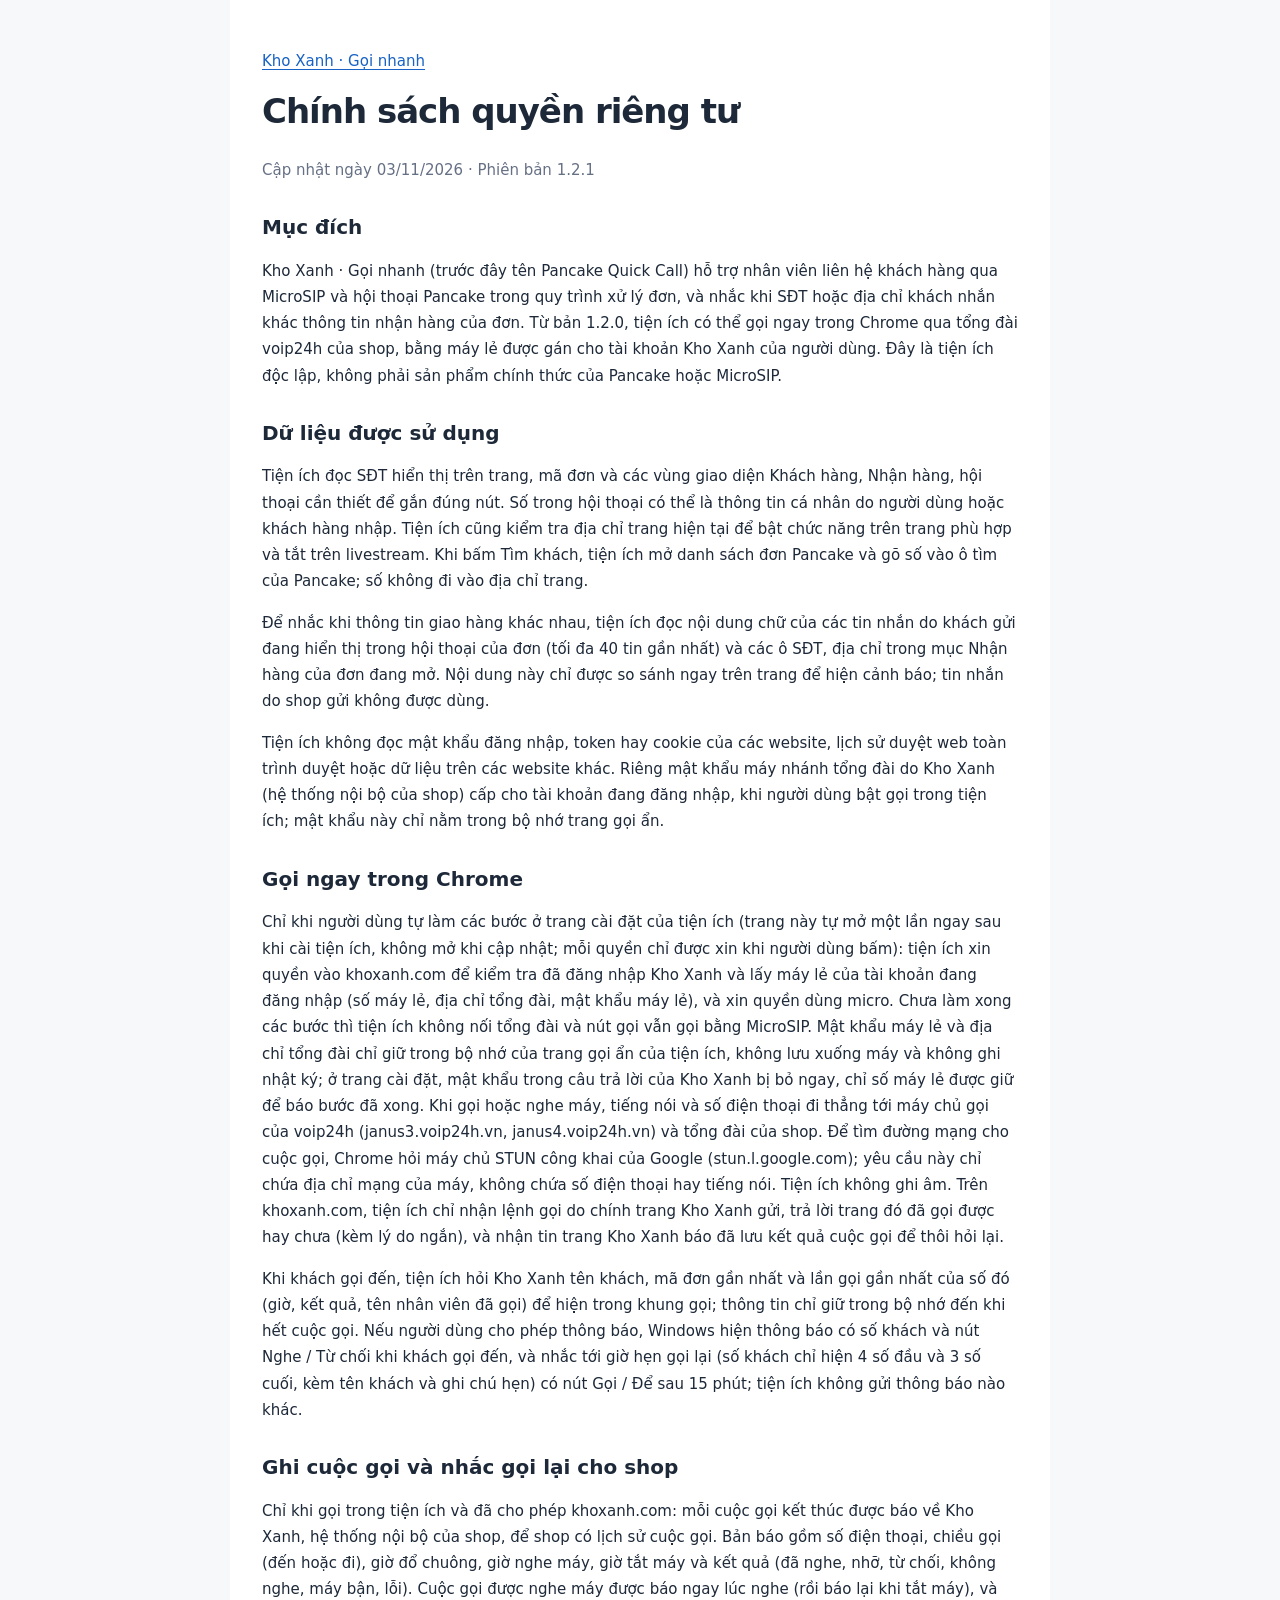
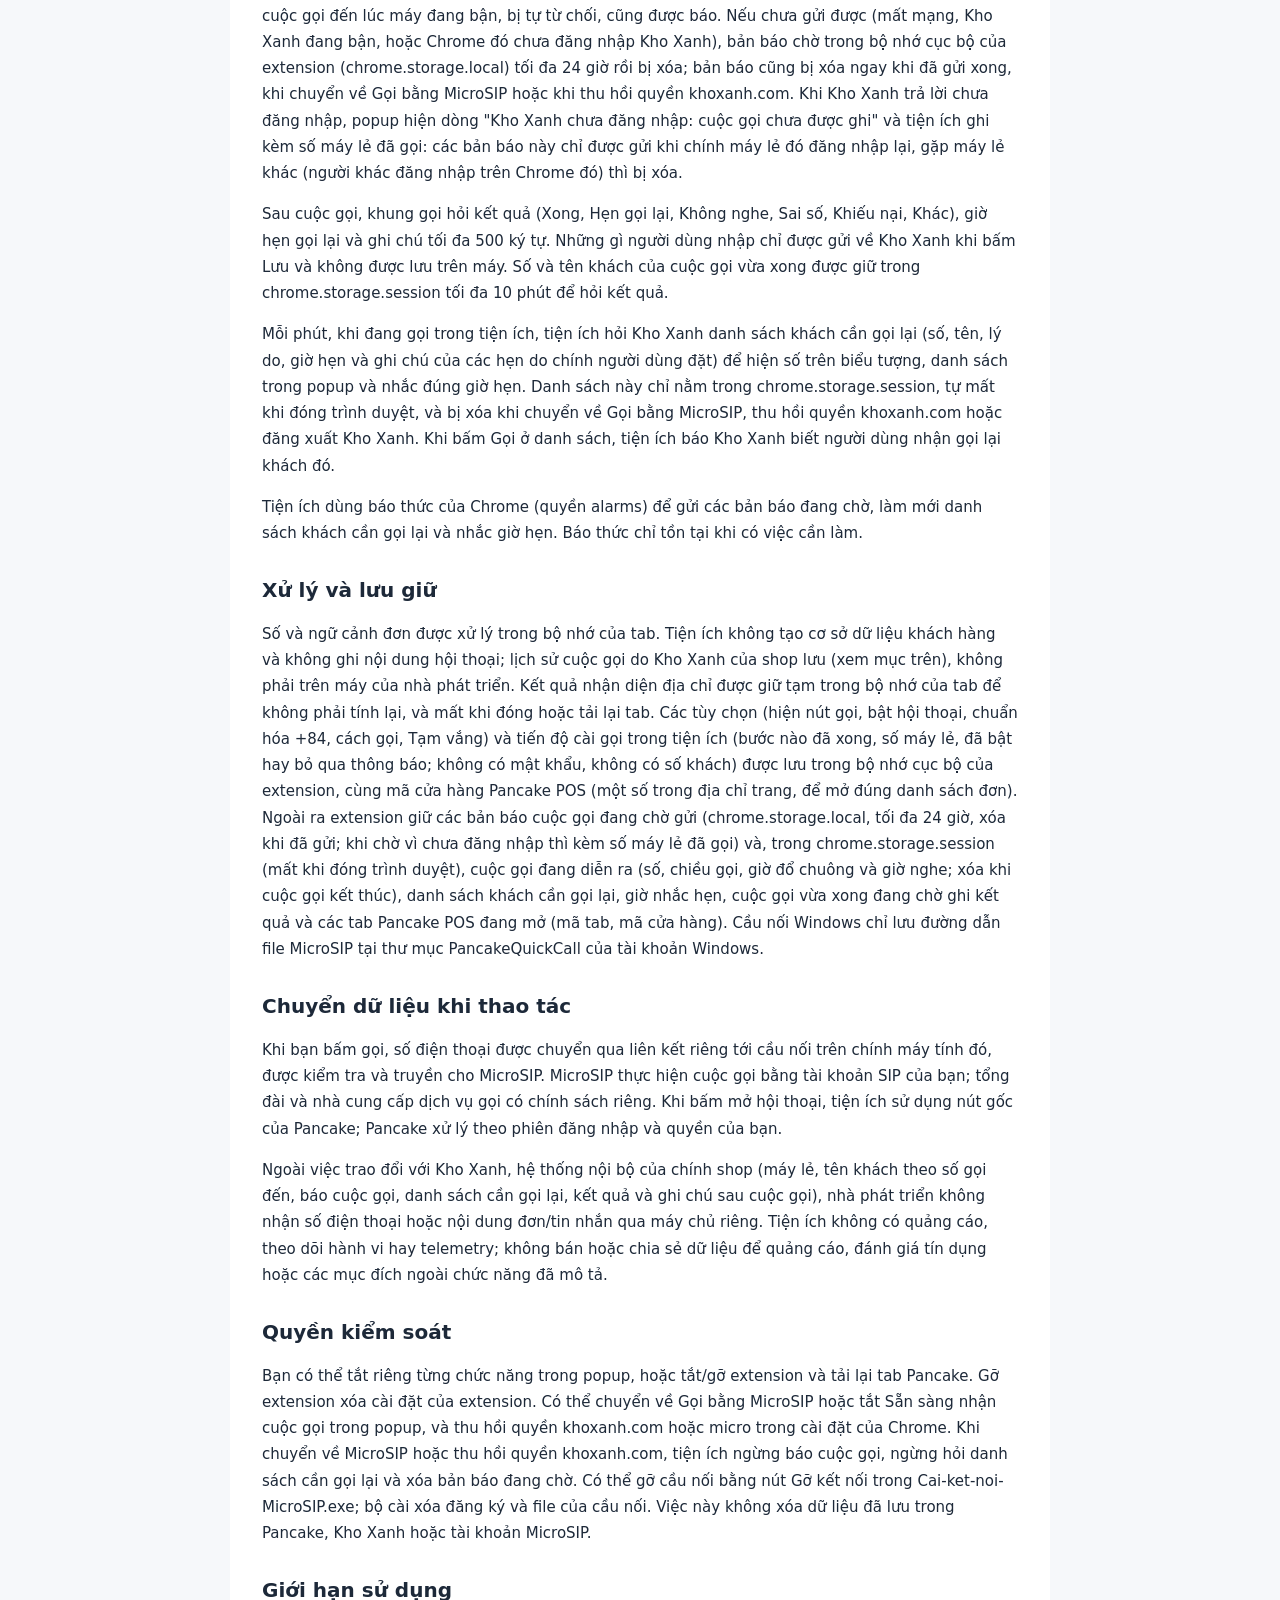
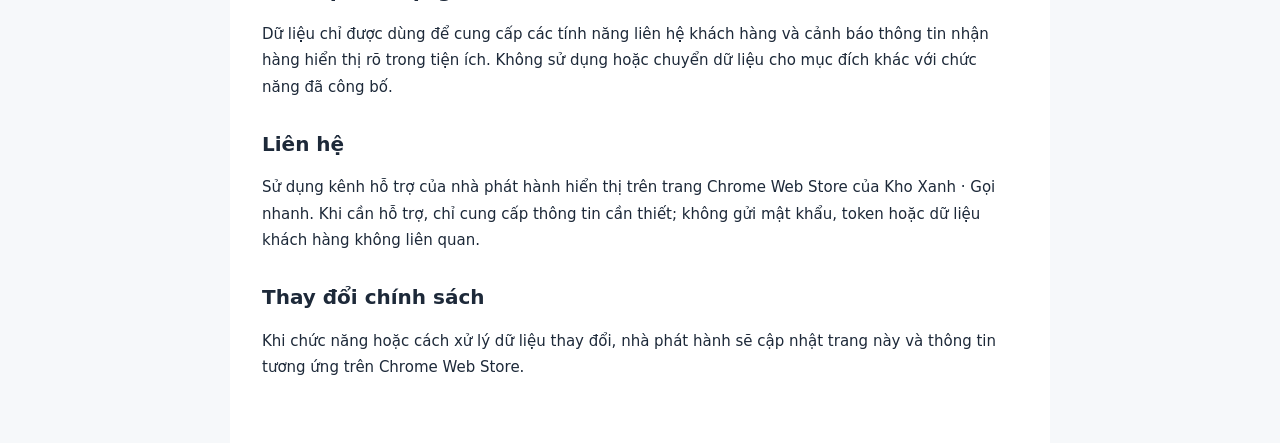
==== commit 1ba8f332: "Privacy policy: version label 1.2.1 (no change to what the extension collects or sends) Co-Authored-" ====
--- a/privacy.html
+++ b/privacy.html
@@ -1,4 +1,4 @@
-<!doctype html><html lang="vi"><head><meta charset="utf-8"><meta name="viewport" content="width=device-width,initial-scale=1"><title>Quyền riêng tư — Kho Xanh · Gọi nhanh</title><link rel="stylesheet" href="style.css"></head><body><main><a href="privacy.html">Kho Xanh · Gọi nhanh</a><h1>Chính sách quyền riêng tư</h1><p class="muted">Cập nhật ngày 03/11/2026 · Phiên bản 1.2.0</p>
+<!doctype html><html lang="vi"><head><meta charset="utf-8"><meta name="viewport" content="width=device-width,initial-scale=1"><title>Quyền riêng tư — Kho Xanh · Gọi nhanh</title><link rel="stylesheet" href="style.css"></head><body><main><a href="privacy.html">Kho Xanh · Gọi nhanh</a><h1>Chính sách quyền riêng tư</h1><p class="muted">Cập nhật ngày 03/11/2026 · Phiên bản 1.2.1</p>
 <h2>Mục đích</h2><p>Kho Xanh · Gọi nhanh (trước đây tên Pancake Quick Call) hỗ trợ nhân viên liên hệ khách hàng qua MicroSIP và hội thoại Pancake trong quy trình xử lý đơn, và nhắc khi SĐT hoặc địa chỉ khách nhắn khác thông tin nhận hàng của đơn. Từ bản 1.2.0, tiện ích có thể gọi ngay trong Chrome qua tổng đài voip24h của shop, bằng máy lẻ được gán cho tài khoản Kho Xanh của người dùng. Đây là tiện ích độc lập, không phải sản phẩm chính thức của Pancake hoặc MicroSIP.</p>
 <h2>Dữ liệu được sử dụng</h2><p>Tiện ích đọc SĐT hiển thị trên trang, mã đơn và các vùng giao diện Khách hàng, Nhận hàng, hội thoại cần thiết để gắn đúng nút. Số trong hội thoại có thể là thông tin cá nhân do người dùng hoặc khách hàng nhập. Tiện ích cũng kiểm tra địa chỉ trang hiện tại để bật chức năng trên trang phù hợp và tắt trên livestream. Khi bấm Tìm khách, tiện ích mở danh sách đơn Pancake và gõ số vào ô tìm của Pancake; số không đi vào địa chỉ trang.</p><p>Để nhắc khi thông tin giao hàng khác nhau, tiện ích đọc nội dung chữ của các tin nhắn do khách gửi đang hiển thị trong hội thoại của đơn (tối đa 40 tin gần nhất) và các ô SĐT, địa chỉ trong mục Nhận hàng của đơn đang mở. Nội dung này chỉ được so sánh ngay trên trang để hiện cảnh báo; tin nhắn do shop gửi không được dùng.</p><p>Tiện ích không đọc mật khẩu đăng nhập, token hay cookie của các website, lịch sử duyệt web toàn trình duyệt hoặc dữ liệu trên các website khác. Riêng mật khẩu máy nhánh tổng đài do Kho Xanh (hệ thống nội bộ của shop) cấp cho tài khoản đang đăng nhập, khi người dùng bật gọi trong tiện ích; mật khẩu này chỉ nằm trong bộ nhớ trang gọi ẩn.</p>
 <h2>Gọi ngay trong Chrome</h2><p>Chỉ khi người dùng tự làm các bước ở trang cài đặt của tiện ích (trang này tự mở một lần ngay sau khi cài tiện ích, không mở khi cập nhật; mỗi quyền chỉ được xin khi người dùng bấm): tiện ích xin quyền vào khoxanh.com để kiểm tra đã đăng nhập Kho Xanh và lấy máy lẻ của tài khoản đang đăng nhập (số máy lẻ, địa chỉ tổng đài, mật khẩu máy lẻ), và xin quyền dùng micro. Chưa làm xong các bước thì tiện ích không nối tổng đài và nút gọi vẫn gọi bằng MicroSIP. Mật khẩu máy lẻ và địa chỉ tổng đài chỉ giữ trong bộ nhớ của trang gọi ẩn của tiện ích, không lưu xuống máy và không ghi nhật ký; ở trang cài đặt, mật khẩu trong câu trả lời của Kho Xanh bị bỏ ngay, chỉ số máy lẻ được giữ để báo bước đã xong. Khi gọi hoặc nghe máy, tiếng nói và số điện thoại đi thẳng tới máy chủ gọi của voip24h (janus3.voip24h.vn, janus4.voip24h.vn) và tổng đài của shop. Để tìm đường mạng cho cuộc gọi, Chrome hỏi máy chủ STUN công khai của Google (stun.l.google.com); yêu cầu này chỉ chứa địa chỉ mạng của máy, không chứa số điện thoại hay tiếng nói. Tiện ích không ghi âm. Trên khoxanh.com, tiện ích chỉ nhận lệnh gọi do chính trang Kho Xanh gửi, trả lời trang đó đã gọi được hay chưa (kèm lý do ngắn), và nhận tin trang Kho Xanh báo đã lưu kết quả cuộc gọi để thôi hỏi lại.</p><p>Khi khách gọi đến, tiện ích hỏi Kho Xanh tên khách, mã đơn gần nhất và lần gọi gần nhất của số đó (giờ, kết quả, tên nhân viên đã gọi) để hiện trong khung gọi; thông tin chỉ giữ trong bộ nhớ đến khi hết cuộc gọi. Nếu người dùng cho phép thông báo, Windows hiện thông báo có số khách và nút Nghe / Từ chối khi khách gọi đến, và nhắc tới giờ hẹn gọi lại (số khách chỉ hiện 4 số đầu và 3 số cuối, kèm tên khách và ghi chú hẹn) có nút Gọi / Để sau 15 phút; tiện ích không gửi thông báo nào khác.</p><h2>Ghi cuộc gọi và nhắc gọi lại cho shop</h2><p>Chỉ khi gọi trong tiện ích và đã cho phép khoxanh.com: mỗi cuộc gọi kết thúc được báo về Kho Xanh, hệ thống nội bộ của shop, để shop có lịch sử cuộc gọi. Bản báo gồm số điện thoại, chiều gọi (đến hoặc đi), giờ đổ chuông, giờ nghe máy, giờ tắt máy và kết quả (đã nghe, nhỡ, từ chối, không nghe, máy bận, lỗi). Cuộc gọi được nghe máy được báo ngay lúc nghe (rồi báo lại khi tắt máy), và cuộc gọi đến lúc máy đang bận, bị tự từ chối, cũng được báo. Nếu chưa gửi được (mất mạng, Kho Xanh đang bận, hoặc Chrome đó chưa đăng nhập Kho Xanh), bản báo chờ trong bộ nhớ cục bộ của extension (chrome.storage.local) tối đa 24 giờ rồi bị xóa; bản báo cũng bị xóa ngay khi đã gửi xong, khi chuyển về Gọi bằng MicroSIP hoặc khi thu hồi quyền khoxanh.com. Khi Kho Xanh trả lời chưa đăng nhập, popup hiện dòng "Kho Xanh chưa đăng nhập: cuộc gọi chưa được ghi" và tiện ích ghi kèm số máy lẻ đã gọi: các bản báo này chỉ được gửi khi chính máy lẻ đó đăng nhập lại, gặp máy lẻ khác (người khác đăng nhập trên Chrome đó) thì bị xóa.</p><p>Sau cuộc gọi, khung gọi hỏi kết quả (Xong, Hẹn gọi lại, Không nghe, Sai số, Khiếu nại, Khác), giờ hẹn gọi lại và ghi chú tối đa 500 ký tự. Những gì người dùng nhập chỉ được gửi về Kho Xanh khi bấm Lưu và không được lưu trên máy. Số và tên khách của cuộc gọi vừa xong được giữ trong chrome.storage.session tối đa 10 phút để hỏi kết quả.</p><p>Mỗi phút, khi đang gọi trong tiện ích, tiện ích hỏi Kho Xanh danh sách khách cần gọi lại (số, tên, lý do, giờ hẹn và ghi chú của các hẹn do chính người dùng đặt) để hiện số trên biểu tượng, danh sách trong popup và nhắc đúng giờ hẹn. Danh sách này chỉ nằm trong chrome.storage.session, tự mất khi đóng trình duyệt, và bị xóa khi chuyển về Gọi bằng MicroSIP, thu hồi quyền khoxanh.com hoặc đăng xuất Kho Xanh. Khi bấm Gọi ở danh sách, tiện ích báo Kho Xanh biết người dùng nhận gọi lại khách đó.</p><p>Tiện ích dùng báo thức của Chrome (quyền alarms) để gửi các bản báo đang chờ, làm mới danh sách khách cần gọi lại và nhắc giờ hẹn. Báo thức chỉ tồn tại khi có việc cần làm.</p><h2>Xử lý và lưu giữ</h2><p>Số và ngữ cảnh đơn được xử lý trong bộ nhớ của tab. Tiện ích không tạo cơ sở dữ liệu khách hàng và không ghi nội dung hội thoại; lịch sử cuộc gọi do Kho Xanh của shop lưu (xem mục trên), không phải trên máy của nhà phát triển. Kết quả nhận diện địa chỉ được giữ tạm trong bộ nhớ của tab để không phải tính lại, và mất khi đóng hoặc tải lại tab. Các tùy chọn (hiện nút gọi, bật hội thoại, chuẩn hóa +84, cách gọi, Tạm vắng) và tiến độ cài gọi trong tiện ích (bước nào đã xong, số máy lẻ, đã bật hay bỏ qua thông báo; không có mật khẩu, không có số khách) được lưu trong bộ nhớ cục bộ của extension, cùng mã cửa hàng Pancake POS (một số trong địa chỉ trang, để mở đúng danh sách đơn). Ngoài ra extension giữ các bản báo cuộc gọi đang chờ gửi (chrome.storage.local, tối đa 24 giờ, xóa khi đã gửi; khi chờ vì chưa đăng nhập thì kèm số máy lẻ đã gọi) và, trong chrome.storage.session (mất khi đóng trình duyệt), cuộc gọi đang diễn ra (số, chiều gọi, giờ đổ chuông và giờ nghe; xóa khi cuộc gọi kết thúc), danh sách khách cần gọi lại, giờ nhắc hẹn, cuộc gọi vừa xong đang chờ ghi kết quả và các tab Pancake POS đang mở (mã tab, mã cửa hàng). Cầu nối Windows chỉ lưu đường dẫn file MicroSIP tại thư mục PancakeQuickCall của tài khoản Windows.</p>
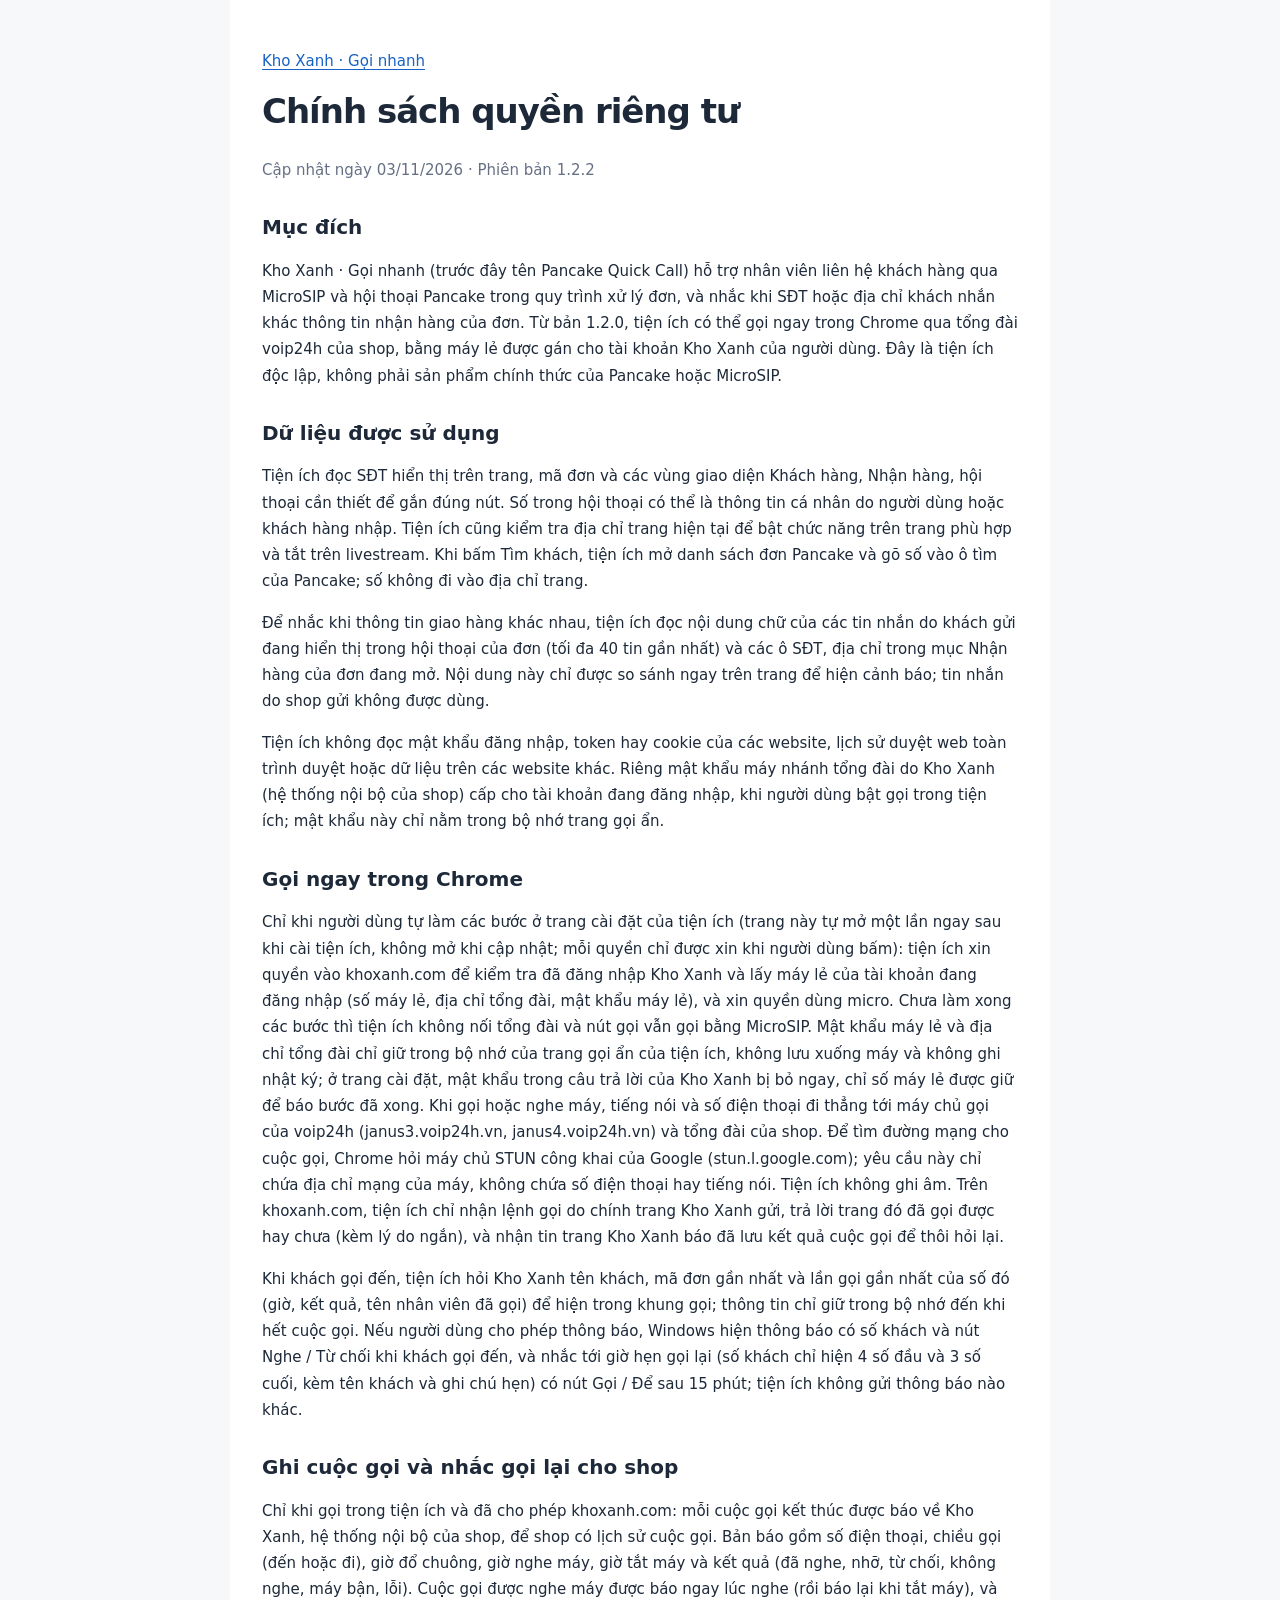
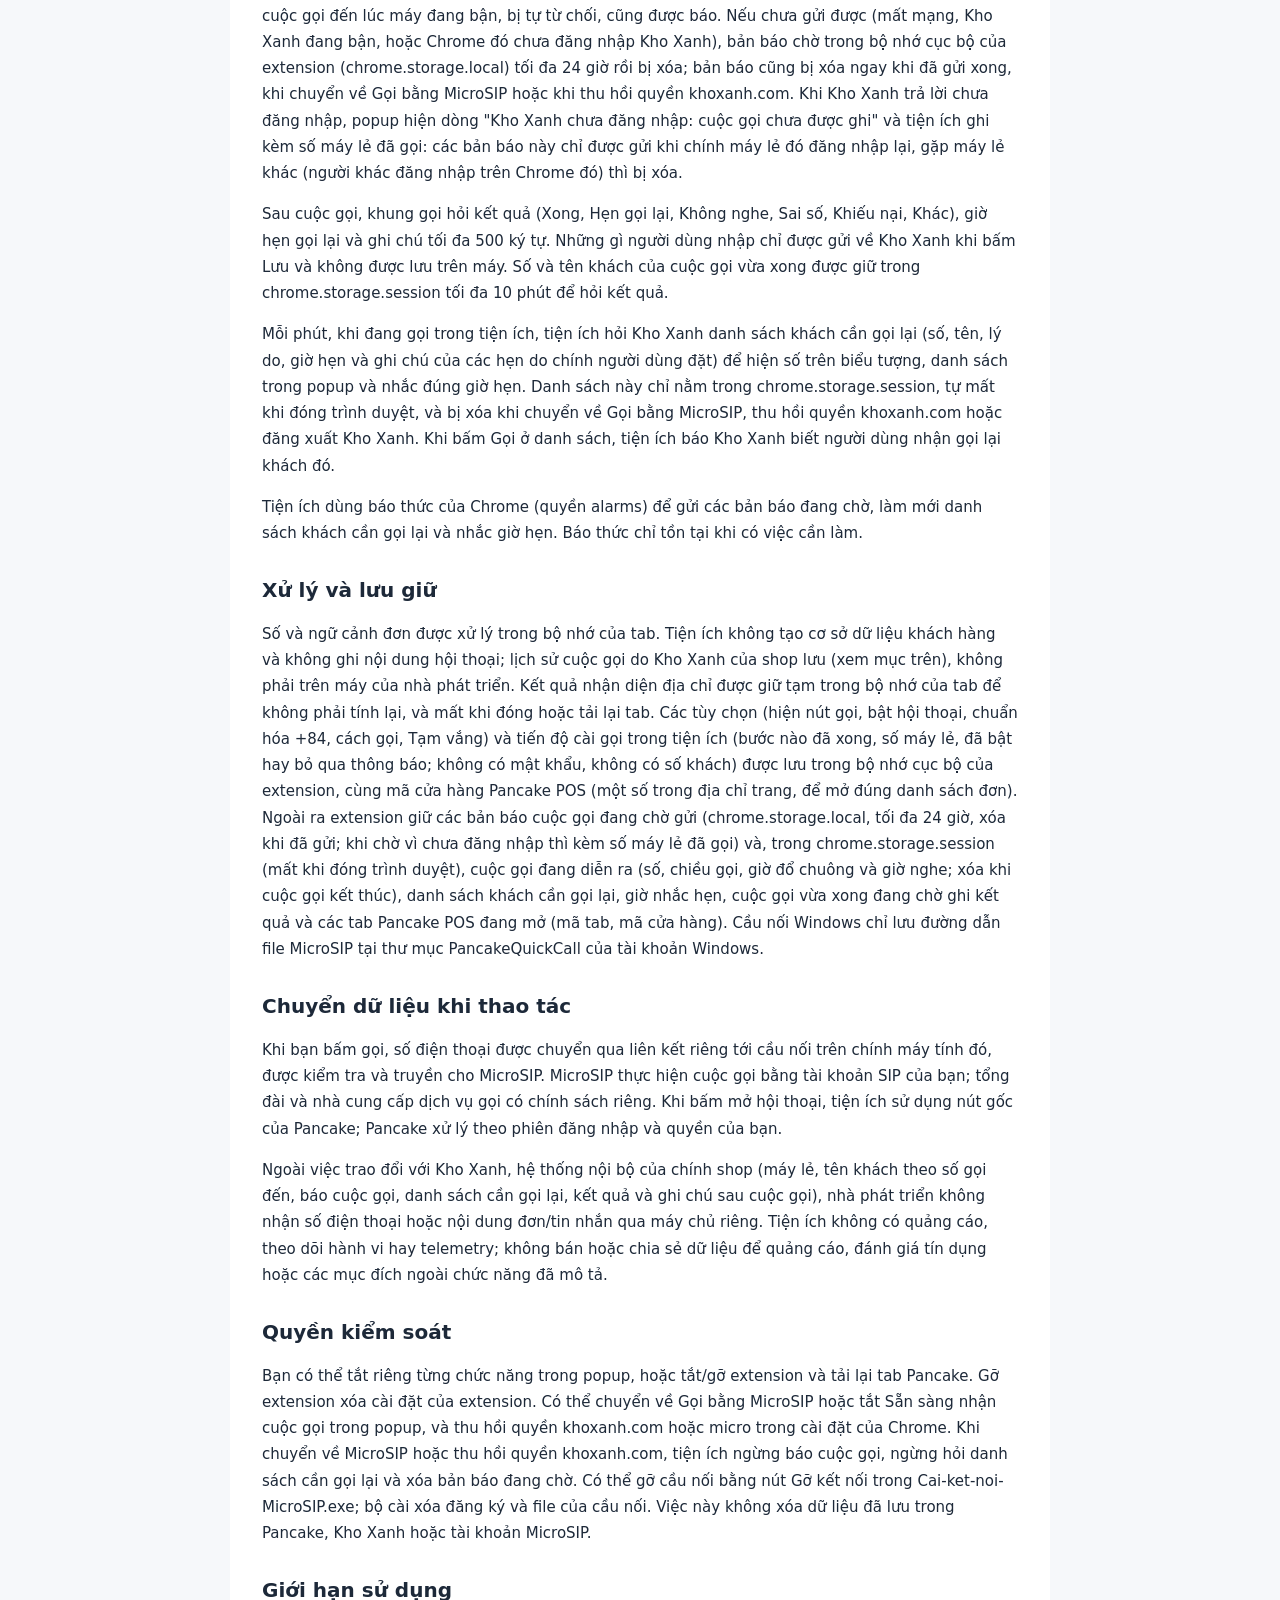
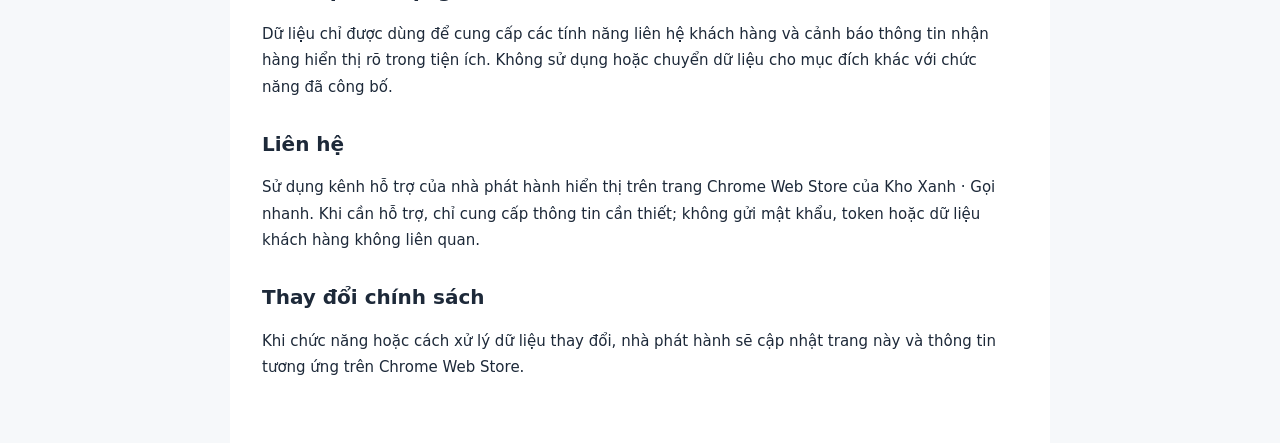
==== commit 0175f0ed: "Privacy policy: version label 1.2.2 (no change to what the extension collects or sends) Co-Authored-" ====
--- a/privacy.html
+++ b/privacy.html
@@ -1,4 +1,4 @@
-<!doctype html><html lang="vi"><head><meta charset="utf-8"><meta name="viewport" content="width=device-width,initial-scale=1"><title>Quyền riêng tư — Kho Xanh · Gọi nhanh</title><link rel="stylesheet" href="style.css"></head><body><main><a href="privacy.html">Kho Xanh · Gọi nhanh</a><h1>Chính sách quyền riêng tư</h1><p class="muted">Cập nhật ngày 03/11/2026 · Phiên bản 1.2.1</p>
+<!doctype html><html lang="vi"><head><meta charset="utf-8"><meta name="viewport" content="width=device-width,initial-scale=1"><title>Quyền riêng tư — Kho Xanh · Gọi nhanh</title><link rel="stylesheet" href="style.css"></head><body><main><a href="privacy.html">Kho Xanh · Gọi nhanh</a><h1>Chính sách quyền riêng tư</h1><p class="muted">Cập nhật ngày 03/11/2026 · Phiên bản 1.2.2</p>
 <h2>Mục đích</h2><p>Kho Xanh · Gọi nhanh (trước đây tên Pancake Quick Call) hỗ trợ nhân viên liên hệ khách hàng qua MicroSIP và hội thoại Pancake trong quy trình xử lý đơn, và nhắc khi SĐT hoặc địa chỉ khách nhắn khác thông tin nhận hàng của đơn. Từ bản 1.2.0, tiện ích có thể gọi ngay trong Chrome qua tổng đài voip24h của shop, bằng máy lẻ được gán cho tài khoản Kho Xanh của người dùng. Đây là tiện ích độc lập, không phải sản phẩm chính thức của Pancake hoặc MicroSIP.</p>
 <h2>Dữ liệu được sử dụng</h2><p>Tiện ích đọc SĐT hiển thị trên trang, mã đơn và các vùng giao diện Khách hàng, Nhận hàng, hội thoại cần thiết để gắn đúng nút. Số trong hội thoại có thể là thông tin cá nhân do người dùng hoặc khách hàng nhập. Tiện ích cũng kiểm tra địa chỉ trang hiện tại để bật chức năng trên trang phù hợp và tắt trên livestream. Khi bấm Tìm khách, tiện ích mở danh sách đơn Pancake và gõ số vào ô tìm của Pancake; số không đi vào địa chỉ trang.</p><p>Để nhắc khi thông tin giao hàng khác nhau, tiện ích đọc nội dung chữ của các tin nhắn do khách gửi đang hiển thị trong hội thoại của đơn (tối đa 40 tin gần nhất) và các ô SĐT, địa chỉ trong mục Nhận hàng của đơn đang mở. Nội dung này chỉ được so sánh ngay trên trang để hiện cảnh báo; tin nhắn do shop gửi không được dùng.</p><p>Tiện ích không đọc mật khẩu đăng nhập, token hay cookie của các website, lịch sử duyệt web toàn trình duyệt hoặc dữ liệu trên các website khác. Riêng mật khẩu máy nhánh tổng đài do Kho Xanh (hệ thống nội bộ của shop) cấp cho tài khoản đang đăng nhập, khi người dùng bật gọi trong tiện ích; mật khẩu này chỉ nằm trong bộ nhớ trang gọi ẩn.</p>
 <h2>Gọi ngay trong Chrome</h2><p>Chỉ khi người dùng tự làm các bước ở trang cài đặt của tiện ích (trang này tự mở một lần ngay sau khi cài tiện ích, không mở khi cập nhật; mỗi quyền chỉ được xin khi người dùng bấm): tiện ích xin quyền vào khoxanh.com để kiểm tra đã đăng nhập Kho Xanh và lấy máy lẻ của tài khoản đang đăng nhập (số máy lẻ, địa chỉ tổng đài, mật khẩu máy lẻ), và xin quyền dùng micro. Chưa làm xong các bước thì tiện ích không nối tổng đài và nút gọi vẫn gọi bằng MicroSIP. Mật khẩu máy lẻ và địa chỉ tổng đài chỉ giữ trong bộ nhớ của trang gọi ẩn của tiện ích, không lưu xuống máy và không ghi nhật ký; ở trang cài đặt, mật khẩu trong câu trả lời của Kho Xanh bị bỏ ngay, chỉ số máy lẻ được giữ để báo bước đã xong. Khi gọi hoặc nghe máy, tiếng nói và số điện thoại đi thẳng tới máy chủ gọi của voip24h (janus3.voip24h.vn, janus4.voip24h.vn) và tổng đài của shop. Để tìm đường mạng cho cuộc gọi, Chrome hỏi máy chủ STUN công khai của Google (stun.l.google.com); yêu cầu này chỉ chứa địa chỉ mạng của máy, không chứa số điện thoại hay tiếng nói. Tiện ích không ghi âm. Trên khoxanh.com, tiện ích chỉ nhận lệnh gọi do chính trang Kho Xanh gửi, trả lời trang đó đã gọi được hay chưa (kèm lý do ngắn), và nhận tin trang Kho Xanh báo đã lưu kết quả cuộc gọi để thôi hỏi lại.</p><p>Khi khách gọi đến, tiện ích hỏi Kho Xanh tên khách, mã đơn gần nhất và lần gọi gần nhất của số đó (giờ, kết quả, tên nhân viên đã gọi) để hiện trong khung gọi; thông tin chỉ giữ trong bộ nhớ đến khi hết cuộc gọi. Nếu người dùng cho phép thông báo, Windows hiện thông báo có số khách và nút Nghe / Từ chối khi khách gọi đến, và nhắc tới giờ hẹn gọi lại (số khách chỉ hiện 4 số đầu và 3 số cuối, kèm tên khách và ghi chú hẹn) có nút Gọi / Để sau 15 phút; tiện ích không gửi thông báo nào khác.</p><h2>Ghi cuộc gọi và nhắc gọi lại cho shop</h2><p>Chỉ khi gọi trong tiện ích và đã cho phép khoxanh.com: mỗi cuộc gọi kết thúc được báo về Kho Xanh, hệ thống nội bộ của shop, để shop có lịch sử cuộc gọi. Bản báo gồm số điện thoại, chiều gọi (đến hoặc đi), giờ đổ chuông, giờ nghe máy, giờ tắt máy và kết quả (đã nghe, nhỡ, từ chối, không nghe, máy bận, lỗi). Cuộc gọi được nghe máy được báo ngay lúc nghe (rồi báo lại khi tắt máy), và cuộc gọi đến lúc máy đang bận, bị tự từ chối, cũng được báo. Nếu chưa gửi được (mất mạng, Kho Xanh đang bận, hoặc Chrome đó chưa đăng nhập Kho Xanh), bản báo chờ trong bộ nhớ cục bộ của extension (chrome.storage.local) tối đa 24 giờ rồi bị xóa; bản báo cũng bị xóa ngay khi đã gửi xong, khi chuyển về Gọi bằng MicroSIP hoặc khi thu hồi quyền khoxanh.com. Khi Kho Xanh trả lời chưa đăng nhập, popup hiện dòng "Kho Xanh chưa đăng nhập: cuộc gọi chưa được ghi" và tiện ích ghi kèm số máy lẻ đã gọi: các bản báo này chỉ được gửi khi chính máy lẻ đó đăng nhập lại, gặp máy lẻ khác (người khác đăng nhập trên Chrome đó) thì bị xóa.</p><p>Sau cuộc gọi, khung gọi hỏi kết quả (Xong, Hẹn gọi lại, Không nghe, Sai số, Khiếu nại, Khác), giờ hẹn gọi lại và ghi chú tối đa 500 ký tự. Những gì người dùng nhập chỉ được gửi về Kho Xanh khi bấm Lưu và không được lưu trên máy. Số và tên khách của cuộc gọi vừa xong được giữ trong chrome.storage.session tối đa 10 phút để hỏi kết quả.</p><p>Mỗi phút, khi đang gọi trong tiện ích, tiện ích hỏi Kho Xanh danh sách khách cần gọi lại (số, tên, lý do, giờ hẹn và ghi chú của các hẹn do chính người dùng đặt) để hiện số trên biểu tượng, danh sách trong popup và nhắc đúng giờ hẹn. Danh sách này chỉ nằm trong chrome.storage.session, tự mất khi đóng trình duyệt, và bị xóa khi chuyển về Gọi bằng MicroSIP, thu hồi quyền khoxanh.com hoặc đăng xuất Kho Xanh. Khi bấm Gọi ở danh sách, tiện ích báo Kho Xanh biết người dùng nhận gọi lại khách đó.</p><p>Tiện ích dùng báo thức của Chrome (quyền alarms) để gửi các bản báo đang chờ, làm mới danh sách khách cần gọi lại và nhắc giờ hẹn. Báo thức chỉ tồn tại khi có việc cần làm.</p><h2>Xử lý và lưu giữ</h2><p>Số và ngữ cảnh đơn được xử lý trong bộ nhớ của tab. Tiện ích không tạo cơ sở dữ liệu khách hàng và không ghi nội dung hội thoại; lịch sử cuộc gọi do Kho Xanh của shop lưu (xem mục trên), không phải trên máy của nhà phát triển. Kết quả nhận diện địa chỉ được giữ tạm trong bộ nhớ của tab để không phải tính lại, và mất khi đóng hoặc tải lại tab. Các tùy chọn (hiện nút gọi, bật hội thoại, chuẩn hóa +84, cách gọi, Tạm vắng) và tiến độ cài gọi trong tiện ích (bước nào đã xong, số máy lẻ, đã bật hay bỏ qua thông báo; không có mật khẩu, không có số khách) được lưu trong bộ nhớ cục bộ của extension, cùng mã cửa hàng Pancake POS (một số trong địa chỉ trang, để mở đúng danh sách đơn). Ngoài ra extension giữ các bản báo cuộc gọi đang chờ gửi (chrome.storage.local, tối đa 24 giờ, xóa khi đã gửi; khi chờ vì chưa đăng nhập thì kèm số máy lẻ đã gọi) và, trong chrome.storage.session (mất khi đóng trình duyệt), cuộc gọi đang diễn ra (số, chiều gọi, giờ đổ chuông và giờ nghe; xóa khi cuộc gọi kết thúc), danh sách khách cần gọi lại, giờ nhắc hẹn, cuộc gọi vừa xong đang chờ ghi kết quả và các tab Pancake POS đang mở (mã tab, mã cửa hàng). Cầu nối Windows chỉ lưu đường dẫn file MicroSIP tại thư mục PancakeQuickCall của tài khoản Windows.</p>
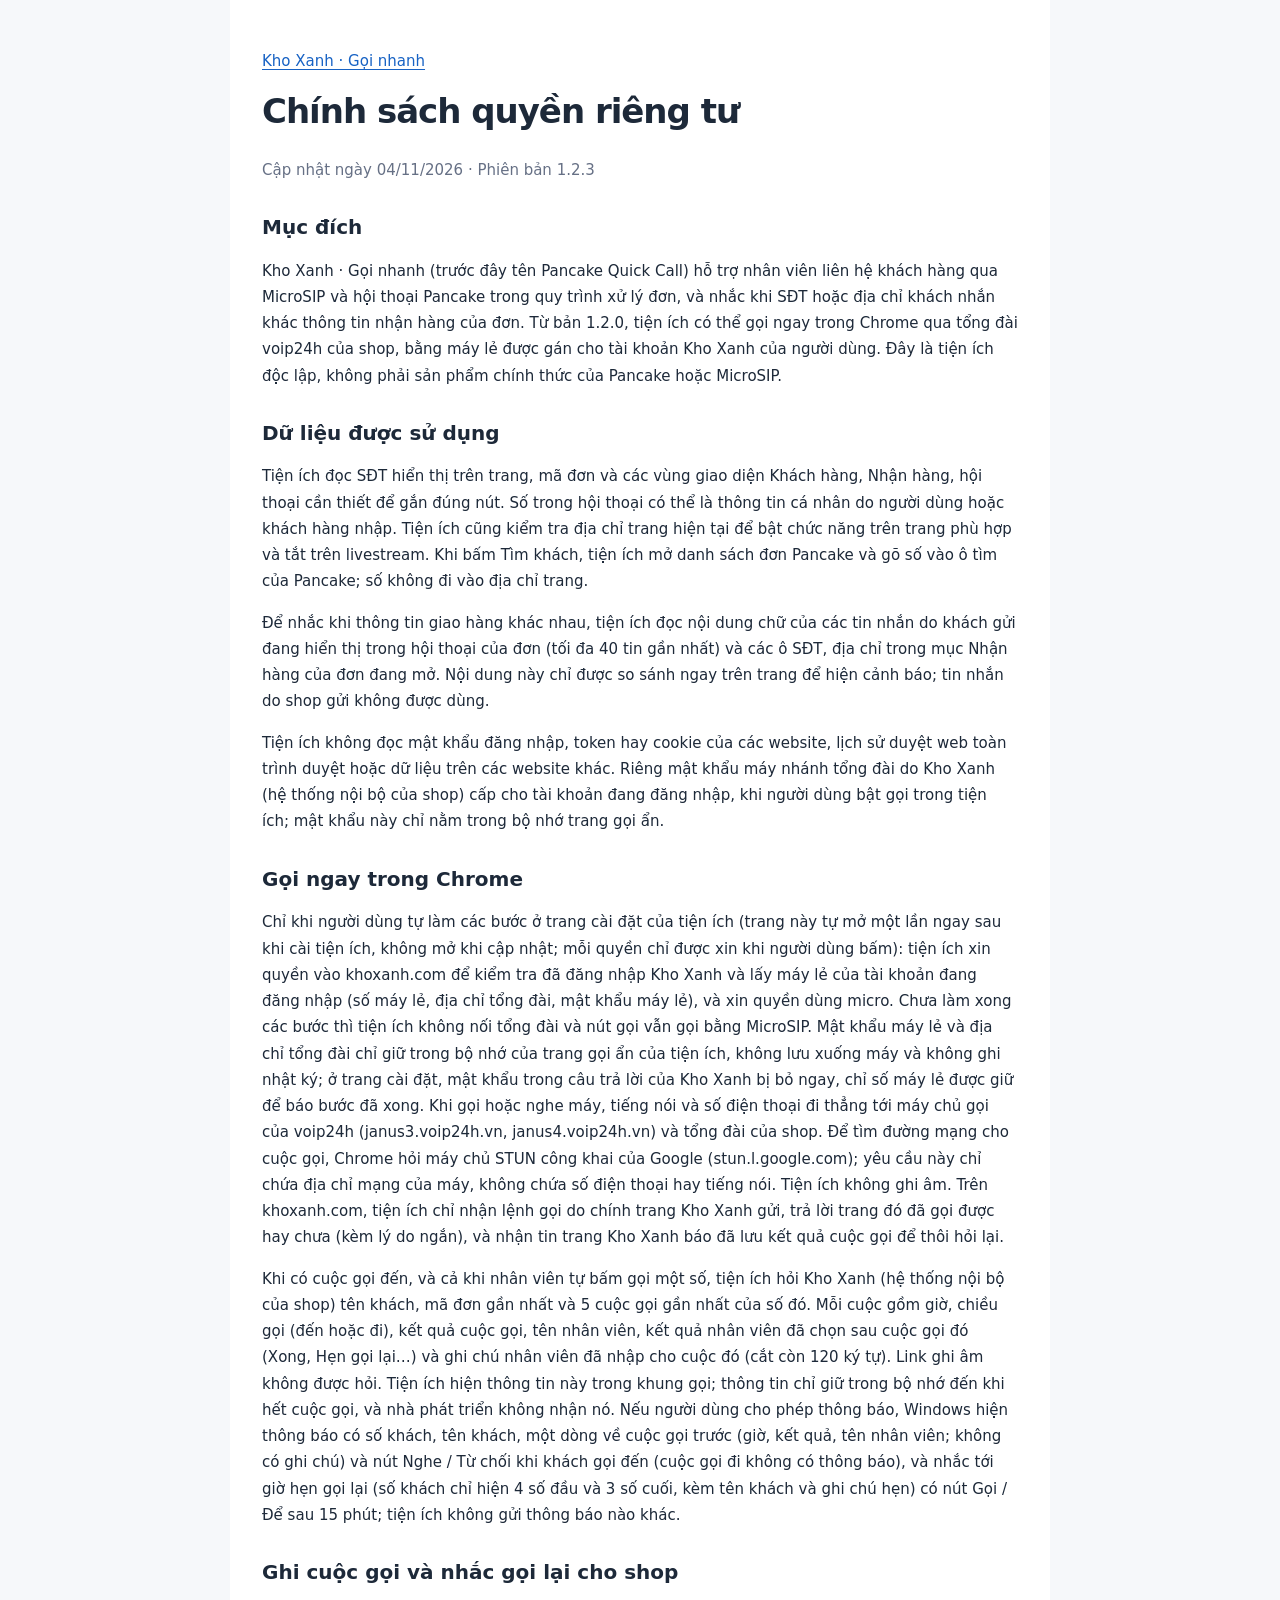
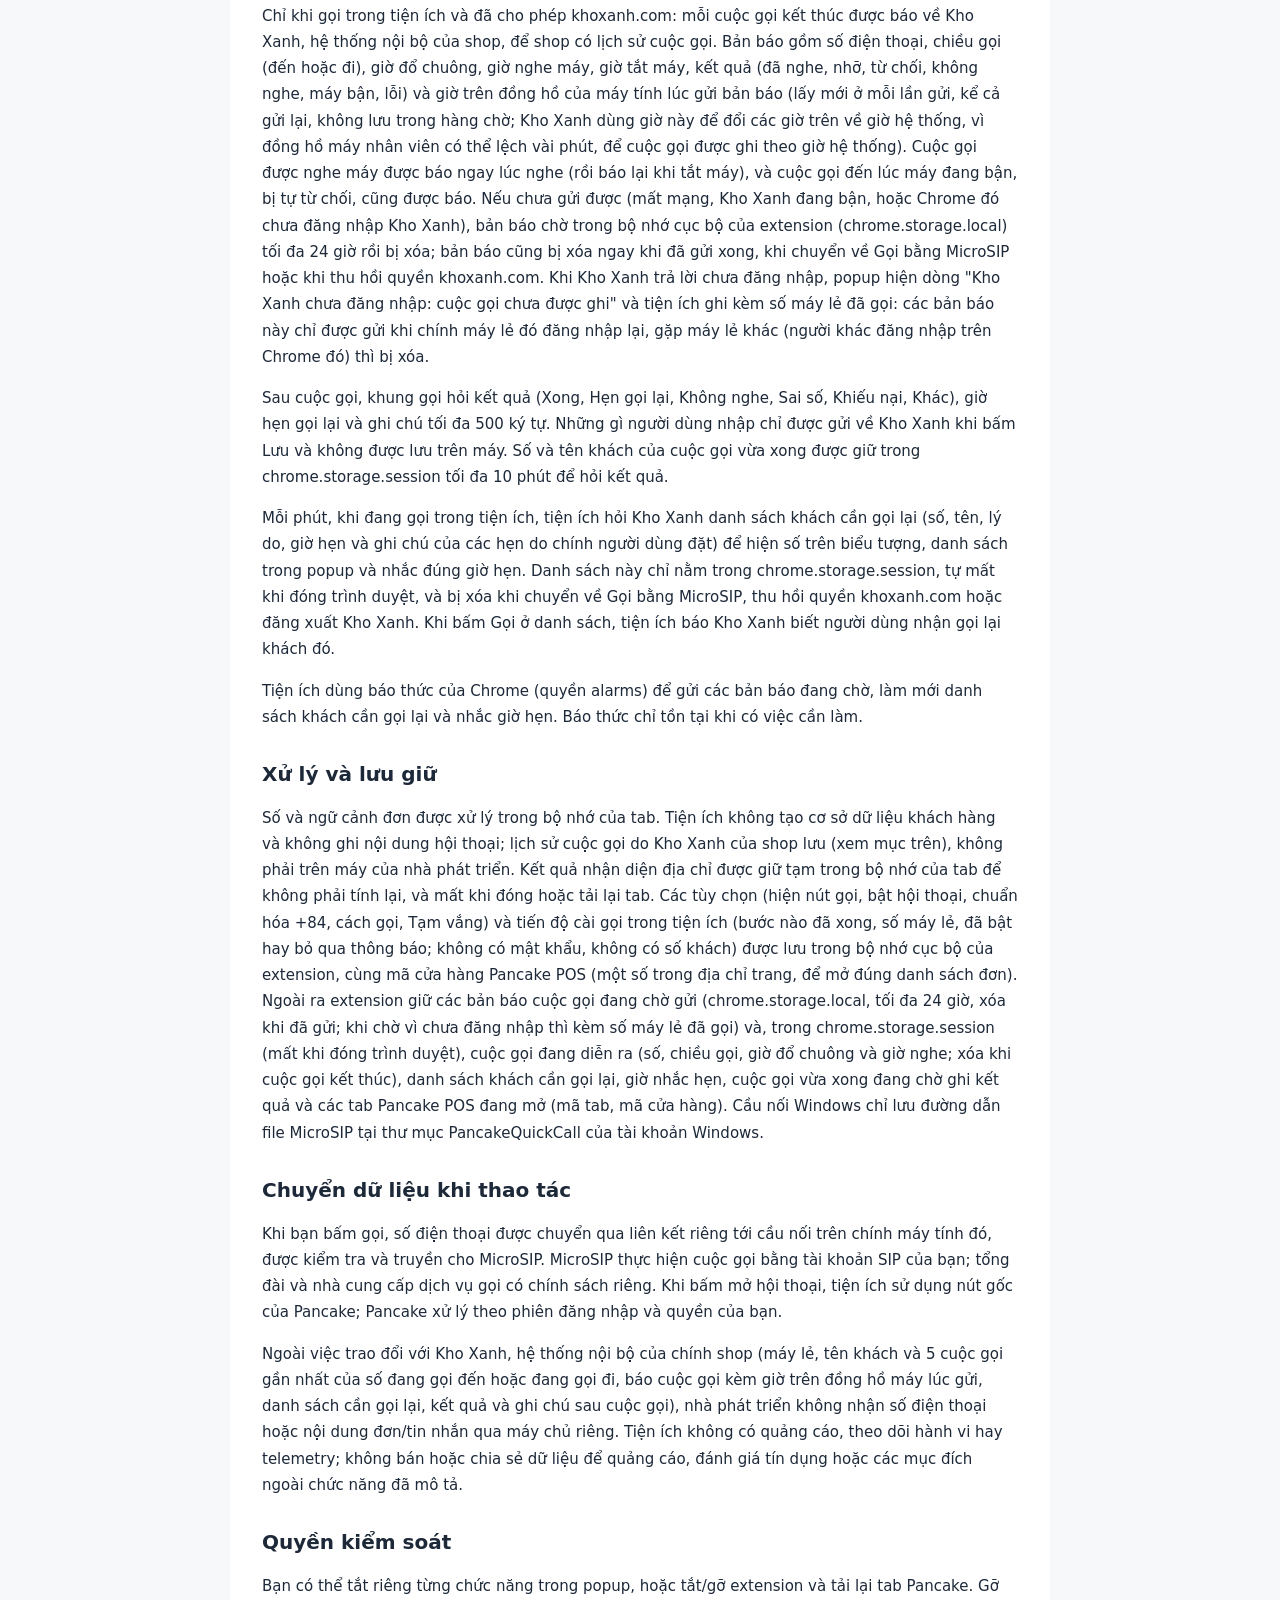
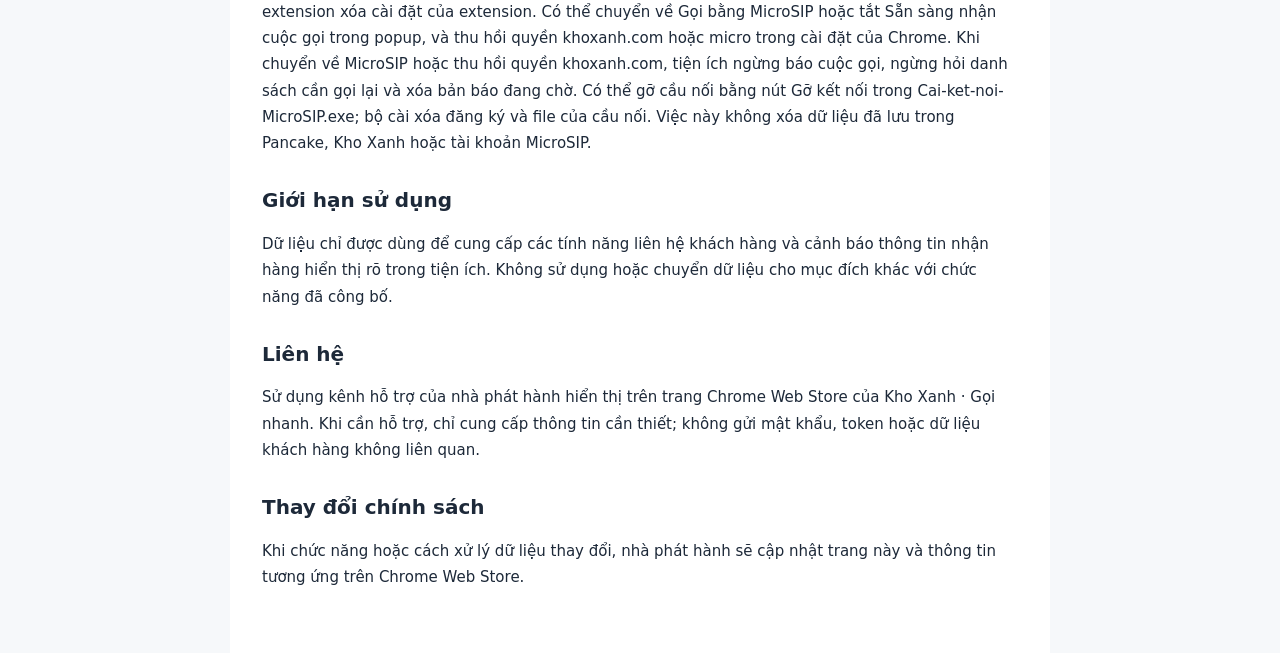
==== commit e5fd782a: "Privacy policy 1.2.3: the call bar shows the customer's 5 latest calls (also when dialling out), and" ====
--- a/privacy.html
+++ b/privacy.html
@@ -1,8 +1,8 @@
-<!doctype html><html lang="vi"><head><meta charset="utf-8"><meta name="viewport" content="width=device-width,initial-scale=1"><title>Quyền riêng tư — Kho Xanh · Gọi nhanh</title><link rel="stylesheet" href="style.css"></head><body><main><a href="privacy.html">Kho Xanh · Gọi nhanh</a><h1>Chính sách quyền riêng tư</h1><p class="muted">Cập nhật ngày 03/11/2026 · Phiên bản 1.2.2</p>
+<!doctype html><html lang="vi"><head><meta charset="utf-8"><meta name="viewport" content="width=device-width,initial-scale=1"><title>Quyền riêng tư — Kho Xanh · Gọi nhanh</title><link rel="stylesheet" href="style.css"></head><body><main><a href="privacy.html">Kho Xanh · Gọi nhanh</a><h1>Chính sách quyền riêng tư</h1><p class="muted">Cập nhật ngày 04/11/2026 · Phiên bản 1.2.3</p>
 <h2>Mục đích</h2><p>Kho Xanh · Gọi nhanh (trước đây tên Pancake Quick Call) hỗ trợ nhân viên liên hệ khách hàng qua MicroSIP và hội thoại Pancake trong quy trình xử lý đơn, và nhắc khi SĐT hoặc địa chỉ khách nhắn khác thông tin nhận hàng của đơn. Từ bản 1.2.0, tiện ích có thể gọi ngay trong Chrome qua tổng đài voip24h của shop, bằng máy lẻ được gán cho tài khoản Kho Xanh của người dùng. Đây là tiện ích độc lập, không phải sản phẩm chính thức của Pancake hoặc MicroSIP.</p>
 <h2>Dữ liệu được sử dụng</h2><p>Tiện ích đọc SĐT hiển thị trên trang, mã đơn và các vùng giao diện Khách hàng, Nhận hàng, hội thoại cần thiết để gắn đúng nút. Số trong hội thoại có thể là thông tin cá nhân do người dùng hoặc khách hàng nhập. Tiện ích cũng kiểm tra địa chỉ trang hiện tại để bật chức năng trên trang phù hợp và tắt trên livestream. Khi bấm Tìm khách, tiện ích mở danh sách đơn Pancake và gõ số vào ô tìm của Pancake; số không đi vào địa chỉ trang.</p><p>Để nhắc khi thông tin giao hàng khác nhau, tiện ích đọc nội dung chữ của các tin nhắn do khách gửi đang hiển thị trong hội thoại của đơn (tối đa 40 tin gần nhất) và các ô SĐT, địa chỉ trong mục Nhận hàng của đơn đang mở. Nội dung này chỉ được so sánh ngay trên trang để hiện cảnh báo; tin nhắn do shop gửi không được dùng.</p><p>Tiện ích không đọc mật khẩu đăng nhập, token hay cookie của các website, lịch sử duyệt web toàn trình duyệt hoặc dữ liệu trên các website khác. Riêng mật khẩu máy nhánh tổng đài do Kho Xanh (hệ thống nội bộ của shop) cấp cho tài khoản đang đăng nhập, khi người dùng bật gọi trong tiện ích; mật khẩu này chỉ nằm trong bộ nhớ trang gọi ẩn.</p>
-<h2>Gọi ngay trong Chrome</h2><p>Chỉ khi người dùng tự làm các bước ở trang cài đặt của tiện ích (trang này tự mở một lần ngay sau khi cài tiện ích, không mở khi cập nhật; mỗi quyền chỉ được xin khi người dùng bấm): tiện ích xin quyền vào khoxanh.com để kiểm tra đã đăng nhập Kho Xanh và lấy máy lẻ của tài khoản đang đăng nhập (số máy lẻ, địa chỉ tổng đài, mật khẩu máy lẻ), và xin quyền dùng micro. Chưa làm xong các bước thì tiện ích không nối tổng đài và nút gọi vẫn gọi bằng MicroSIP. Mật khẩu máy lẻ và địa chỉ tổng đài chỉ giữ trong bộ nhớ của trang gọi ẩn của tiện ích, không lưu xuống máy và không ghi nhật ký; ở trang cài đặt, mật khẩu trong câu trả lời của Kho Xanh bị bỏ ngay, chỉ số máy lẻ được giữ để báo bước đã xong. Khi gọi hoặc nghe máy, tiếng nói và số điện thoại đi thẳng tới máy chủ gọi của voip24h (janus3.voip24h.vn, janus4.voip24h.vn) và tổng đài của shop. Để tìm đường mạng cho cuộc gọi, Chrome hỏi máy chủ STUN công khai của Google (stun.l.google.com); yêu cầu này chỉ chứa địa chỉ mạng của máy, không chứa số điện thoại hay tiếng nói. Tiện ích không ghi âm. Trên khoxanh.com, tiện ích chỉ nhận lệnh gọi do chính trang Kho Xanh gửi, trả lời trang đó đã gọi được hay chưa (kèm lý do ngắn), và nhận tin trang Kho Xanh báo đã lưu kết quả cuộc gọi để thôi hỏi lại.</p><p>Khi khách gọi đến, tiện ích hỏi Kho Xanh tên khách, mã đơn gần nhất và lần gọi gần nhất của số đó (giờ, kết quả, tên nhân viên đã gọi) để hiện trong khung gọi; thông tin chỉ giữ trong bộ nhớ đến khi hết cuộc gọi. Nếu người dùng cho phép thông báo, Windows hiện thông báo có số khách và nút Nghe / Từ chối khi khách gọi đến, và nhắc tới giờ hẹn gọi lại (số khách chỉ hiện 4 số đầu và 3 số cuối, kèm tên khách và ghi chú hẹn) có nút Gọi / Để sau 15 phút; tiện ích không gửi thông báo nào khác.</p><h2>Ghi cuộc gọi và nhắc gọi lại cho shop</h2><p>Chỉ khi gọi trong tiện ích và đã cho phép khoxanh.com: mỗi cuộc gọi kết thúc được báo về Kho Xanh, hệ thống nội bộ của shop, để shop có lịch sử cuộc gọi. Bản báo gồm số điện thoại, chiều gọi (đến hoặc đi), giờ đổ chuông, giờ nghe máy, giờ tắt máy và kết quả (đã nghe, nhỡ, từ chối, không nghe, máy bận, lỗi). Cuộc gọi được nghe máy được báo ngay lúc nghe (rồi báo lại khi tắt máy), và cuộc gọi đến lúc máy đang bận, bị tự từ chối, cũng được báo. Nếu chưa gửi được (mất mạng, Kho Xanh đang bận, hoặc Chrome đó chưa đăng nhập Kho Xanh), bản báo chờ trong bộ nhớ cục bộ của extension (chrome.storage.local) tối đa 24 giờ rồi bị xóa; bản báo cũng bị xóa ngay khi đã gửi xong, khi chuyển về Gọi bằng MicroSIP hoặc khi thu hồi quyền khoxanh.com. Khi Kho Xanh trả lời chưa đăng nhập, popup hiện dòng "Kho Xanh chưa đăng nhập: cuộc gọi chưa được ghi" và tiện ích ghi kèm số máy lẻ đã gọi: các bản báo này chỉ được gửi khi chính máy lẻ đó đăng nhập lại, gặp máy lẻ khác (người khác đăng nhập trên Chrome đó) thì bị xóa.</p><p>Sau cuộc gọi, khung gọi hỏi kết quả (Xong, Hẹn gọi lại, Không nghe, Sai số, Khiếu nại, Khác), giờ hẹn gọi lại và ghi chú tối đa 500 ký tự. Những gì người dùng nhập chỉ được gửi về Kho Xanh khi bấm Lưu và không được lưu trên máy. Số và tên khách của cuộc gọi vừa xong được giữ trong chrome.storage.session tối đa 10 phút để hỏi kết quả.</p><p>Mỗi phút, khi đang gọi trong tiện ích, tiện ích hỏi Kho Xanh danh sách khách cần gọi lại (số, tên, lý do, giờ hẹn và ghi chú của các hẹn do chính người dùng đặt) để hiện số trên biểu tượng, danh sách trong popup và nhắc đúng giờ hẹn. Danh sách này chỉ nằm trong chrome.storage.session, tự mất khi đóng trình duyệt, và bị xóa khi chuyển về Gọi bằng MicroSIP, thu hồi quyền khoxanh.com hoặc đăng xuất Kho Xanh. Khi bấm Gọi ở danh sách, tiện ích báo Kho Xanh biết người dùng nhận gọi lại khách đó.</p><p>Tiện ích dùng báo thức của Chrome (quyền alarms) để gửi các bản báo đang chờ, làm mới danh sách khách cần gọi lại và nhắc giờ hẹn. Báo thức chỉ tồn tại khi có việc cần làm.</p><h2>Xử lý và lưu giữ</h2><p>Số và ngữ cảnh đơn được xử lý trong bộ nhớ của tab. Tiện ích không tạo cơ sở dữ liệu khách hàng và không ghi nội dung hội thoại; lịch sử cuộc gọi do Kho Xanh của shop lưu (xem mục trên), không phải trên máy của nhà phát triển. Kết quả nhận diện địa chỉ được giữ tạm trong bộ nhớ của tab để không phải tính lại, và mất khi đóng hoặc tải lại tab. Các tùy chọn (hiện nút gọi, bật hội thoại, chuẩn hóa +84, cách gọi, Tạm vắng) và tiến độ cài gọi trong tiện ích (bước nào đã xong, số máy lẻ, đã bật hay bỏ qua thông báo; không có mật khẩu, không có số khách) được lưu trong bộ nhớ cục bộ của extension, cùng mã cửa hàng Pancake POS (một số trong địa chỉ trang, để mở đúng danh sách đơn). Ngoài ra extension giữ các bản báo cuộc gọi đang chờ gửi (chrome.storage.local, tối đa 24 giờ, xóa khi đã gửi; khi chờ vì chưa đăng nhập thì kèm số máy lẻ đã gọi) và, trong chrome.storage.session (mất khi đóng trình duyệt), cuộc gọi đang diễn ra (số, chiều gọi, giờ đổ chuông và giờ nghe; xóa khi cuộc gọi kết thúc), danh sách khách cần gọi lại, giờ nhắc hẹn, cuộc gọi vừa xong đang chờ ghi kết quả và các tab Pancake POS đang mở (mã tab, mã cửa hàng). Cầu nối Windows chỉ lưu đường dẫn file MicroSIP tại thư mục PancakeQuickCall của tài khoản Windows.</p>
-<h2>Chuyển dữ liệu khi thao tác</h2><p>Khi bạn bấm gọi, số điện thoại được chuyển qua liên kết riêng tới cầu nối trên chính máy tính đó, được kiểm tra và truyền cho MicroSIP. MicroSIP thực hiện cuộc gọi bằng tài khoản SIP của bạn; tổng đài và nhà cung cấp dịch vụ gọi có chính sách riêng. Khi bấm mở hội thoại, tiện ích sử dụng nút gốc của Pancake; Pancake xử lý theo phiên đăng nhập và quyền của bạn.</p><p>Ngoài việc trao đổi với Kho Xanh, hệ thống nội bộ của chính shop (máy lẻ, tên khách theo số gọi đến, báo cuộc gọi, danh sách cần gọi lại, kết quả và ghi chú sau cuộc gọi), nhà phát triển không nhận số điện thoại hoặc nội dung đơn/tin nhắn qua máy chủ riêng. Tiện ích không có quảng cáo, theo dõi hành vi hay telemetry; không bán hoặc chia sẻ dữ liệu để quảng cáo, đánh giá tín dụng hoặc các mục đích ngoài chức năng đã mô tả.</p>
+<h2>Gọi ngay trong Chrome</h2><p>Chỉ khi người dùng tự làm các bước ở trang cài đặt của tiện ích (trang này tự mở một lần ngay sau khi cài tiện ích, không mở khi cập nhật; mỗi quyền chỉ được xin khi người dùng bấm): tiện ích xin quyền vào khoxanh.com để kiểm tra đã đăng nhập Kho Xanh và lấy máy lẻ của tài khoản đang đăng nhập (số máy lẻ, địa chỉ tổng đài, mật khẩu máy lẻ), và xin quyền dùng micro. Chưa làm xong các bước thì tiện ích không nối tổng đài và nút gọi vẫn gọi bằng MicroSIP. Mật khẩu máy lẻ và địa chỉ tổng đài chỉ giữ trong bộ nhớ của trang gọi ẩn của tiện ích, không lưu xuống máy và không ghi nhật ký; ở trang cài đặt, mật khẩu trong câu trả lời của Kho Xanh bị bỏ ngay, chỉ số máy lẻ được giữ để báo bước đã xong. Khi gọi hoặc nghe máy, tiếng nói và số điện thoại đi thẳng tới máy chủ gọi của voip24h (janus3.voip24h.vn, janus4.voip24h.vn) và tổng đài của shop. Để tìm đường mạng cho cuộc gọi, Chrome hỏi máy chủ STUN công khai của Google (stun.l.google.com); yêu cầu này chỉ chứa địa chỉ mạng của máy, không chứa số điện thoại hay tiếng nói. Tiện ích không ghi âm. Trên khoxanh.com, tiện ích chỉ nhận lệnh gọi do chính trang Kho Xanh gửi, trả lời trang đó đã gọi được hay chưa (kèm lý do ngắn), và nhận tin trang Kho Xanh báo đã lưu kết quả cuộc gọi để thôi hỏi lại.</p><p>Khi có cuộc gọi đến, và cả khi nhân viên tự bấm gọi một số, tiện ích hỏi Kho Xanh (hệ thống nội bộ của shop) tên khách, mã đơn gần nhất và 5 cuộc gọi gần nhất của số đó. Mỗi cuộc gồm giờ, chiều gọi (đến hoặc đi), kết quả cuộc gọi, tên nhân viên, kết quả nhân viên đã chọn sau cuộc gọi đó (Xong, Hẹn gọi lại…) và ghi chú nhân viên đã nhập cho cuộc đó (cắt còn 120 ký tự). Link ghi âm không được hỏi. Tiện ích hiện thông tin này trong khung gọi; thông tin chỉ giữ trong bộ nhớ đến khi hết cuộc gọi, và nhà phát triển không nhận nó. Nếu người dùng cho phép thông báo, Windows hiện thông báo có số khách, tên khách, một dòng về cuộc gọi trước (giờ, kết quả, tên nhân viên; không có ghi chú) và nút Nghe / Từ chối khi khách gọi đến (cuộc gọi đi không có thông báo), và nhắc tới giờ hẹn gọi lại (số khách chỉ hiện 4 số đầu và 3 số cuối, kèm tên khách và ghi chú hẹn) có nút Gọi / Để sau 15 phút; tiện ích không gửi thông báo nào khác.</p><h2>Ghi cuộc gọi và nhắc gọi lại cho shop</h2><p>Chỉ khi gọi trong tiện ích và đã cho phép khoxanh.com: mỗi cuộc gọi kết thúc được báo về Kho Xanh, hệ thống nội bộ của shop, để shop có lịch sử cuộc gọi. Bản báo gồm số điện thoại, chiều gọi (đến hoặc đi), giờ đổ chuông, giờ nghe máy, giờ tắt máy, kết quả (đã nghe, nhỡ, từ chối, không nghe, máy bận, lỗi) và giờ trên đồng hồ của máy tính lúc gửi bản báo (lấy mới ở mỗi lần gửi, kể cả gửi lại, không lưu trong hàng chờ; Kho Xanh dùng giờ này để đổi các giờ trên về giờ hệ thống, vì đồng hồ máy nhân viên có thể lệch vài phút, để cuộc gọi được ghi theo giờ hệ thống). Cuộc gọi được nghe máy được báo ngay lúc nghe (rồi báo lại khi tắt máy), và cuộc gọi đến lúc máy đang bận, bị tự từ chối, cũng được báo. Nếu chưa gửi được (mất mạng, Kho Xanh đang bận, hoặc Chrome đó chưa đăng nhập Kho Xanh), bản báo chờ trong bộ nhớ cục bộ của extension (chrome.storage.local) tối đa 24 giờ rồi bị xóa; bản báo cũng bị xóa ngay khi đã gửi xong, khi chuyển về Gọi bằng MicroSIP hoặc khi thu hồi quyền khoxanh.com. Khi Kho Xanh trả lời chưa đăng nhập, popup hiện dòng "Kho Xanh chưa đăng nhập: cuộc gọi chưa được ghi" và tiện ích ghi kèm số máy lẻ đã gọi: các bản báo này chỉ được gửi khi chính máy lẻ đó đăng nhập lại, gặp máy lẻ khác (người khác đăng nhập trên Chrome đó) thì bị xóa.</p><p>Sau cuộc gọi, khung gọi hỏi kết quả (Xong, Hẹn gọi lại, Không nghe, Sai số, Khiếu nại, Khác), giờ hẹn gọi lại và ghi chú tối đa 500 ký tự. Những gì người dùng nhập chỉ được gửi về Kho Xanh khi bấm Lưu và không được lưu trên máy. Số và tên khách của cuộc gọi vừa xong được giữ trong chrome.storage.session tối đa 10 phút để hỏi kết quả.</p><p>Mỗi phút, khi đang gọi trong tiện ích, tiện ích hỏi Kho Xanh danh sách khách cần gọi lại (số, tên, lý do, giờ hẹn và ghi chú của các hẹn do chính người dùng đặt) để hiện số trên biểu tượng, danh sách trong popup và nhắc đúng giờ hẹn. Danh sách này chỉ nằm trong chrome.storage.session, tự mất khi đóng trình duyệt, và bị xóa khi chuyển về Gọi bằng MicroSIP, thu hồi quyền khoxanh.com hoặc đăng xuất Kho Xanh. Khi bấm Gọi ở danh sách, tiện ích báo Kho Xanh biết người dùng nhận gọi lại khách đó.</p><p>Tiện ích dùng báo thức của Chrome (quyền alarms) để gửi các bản báo đang chờ, làm mới danh sách khách cần gọi lại và nhắc giờ hẹn. Báo thức chỉ tồn tại khi có việc cần làm.</p><h2>Xử lý và lưu giữ</h2><p>Số và ngữ cảnh đơn được xử lý trong bộ nhớ của tab. Tiện ích không tạo cơ sở dữ liệu khách hàng và không ghi nội dung hội thoại; lịch sử cuộc gọi do Kho Xanh của shop lưu (xem mục trên), không phải trên máy của nhà phát triển. Kết quả nhận diện địa chỉ được giữ tạm trong bộ nhớ của tab để không phải tính lại, và mất khi đóng hoặc tải lại tab. Các tùy chọn (hiện nút gọi, bật hội thoại, chuẩn hóa +84, cách gọi, Tạm vắng) và tiến độ cài gọi trong tiện ích (bước nào đã xong, số máy lẻ, đã bật hay bỏ qua thông báo; không có mật khẩu, không có số khách) được lưu trong bộ nhớ cục bộ của extension, cùng mã cửa hàng Pancake POS (một số trong địa chỉ trang, để mở đúng danh sách đơn). Ngoài ra extension giữ các bản báo cuộc gọi đang chờ gửi (chrome.storage.local, tối đa 24 giờ, xóa khi đã gửi; khi chờ vì chưa đăng nhập thì kèm số máy lẻ đã gọi) và, trong chrome.storage.session (mất khi đóng trình duyệt), cuộc gọi đang diễn ra (số, chiều gọi, giờ đổ chuông và giờ nghe; xóa khi cuộc gọi kết thúc), danh sách khách cần gọi lại, giờ nhắc hẹn, cuộc gọi vừa xong đang chờ ghi kết quả và các tab Pancake POS đang mở (mã tab, mã cửa hàng). Cầu nối Windows chỉ lưu đường dẫn file MicroSIP tại thư mục PancakeQuickCall của tài khoản Windows.</p>
+<h2>Chuyển dữ liệu khi thao tác</h2><p>Khi bạn bấm gọi, số điện thoại được chuyển qua liên kết riêng tới cầu nối trên chính máy tính đó, được kiểm tra và truyền cho MicroSIP. MicroSIP thực hiện cuộc gọi bằng tài khoản SIP của bạn; tổng đài và nhà cung cấp dịch vụ gọi có chính sách riêng. Khi bấm mở hội thoại, tiện ích sử dụng nút gốc của Pancake; Pancake xử lý theo phiên đăng nhập và quyền của bạn.</p><p>Ngoài việc trao đổi với Kho Xanh, hệ thống nội bộ của chính shop (máy lẻ, tên khách và 5 cuộc gọi gần nhất của số đang gọi đến hoặc đang gọi đi, báo cuộc gọi kèm giờ trên đồng hồ máy lúc gửi, danh sách cần gọi lại, kết quả và ghi chú sau cuộc gọi), nhà phát triển không nhận số điện thoại hoặc nội dung đơn/tin nhắn qua máy chủ riêng. Tiện ích không có quảng cáo, theo dõi hành vi hay telemetry; không bán hoặc chia sẻ dữ liệu để quảng cáo, đánh giá tín dụng hoặc các mục đích ngoài chức năng đã mô tả.</p>
 <h2>Quyền kiểm soát</h2><p>Bạn có thể tắt riêng từng chức năng trong popup, hoặc tắt/gỡ extension và tải lại tab Pancake. Gỡ extension xóa cài đặt của extension. Có thể chuyển về Gọi bằng MicroSIP hoặc tắt Sẵn sàng nhận cuộc gọi trong popup, và thu hồi quyền khoxanh.com hoặc micro trong cài đặt của Chrome. Khi chuyển về MicroSIP hoặc thu hồi quyền khoxanh.com, tiện ích ngừng báo cuộc gọi, ngừng hỏi danh sách cần gọi lại và xóa bản báo đang chờ. Có thể gỡ cầu nối bằng nút Gỡ kết nối trong Cai-ket-noi-MicroSIP.exe; bộ cài xóa đăng ký và file của cầu nối. Việc này không xóa dữ liệu đã lưu trong Pancake, Kho Xanh hoặc tài khoản MicroSIP.</p>
 <h2>Giới hạn sử dụng</h2><p>Dữ liệu chỉ được dùng để cung cấp các tính năng liên hệ khách hàng và cảnh báo thông tin nhận hàng hiển thị rõ trong tiện ích. Không sử dụng hoặc chuyển dữ liệu cho mục đích khác với chức năng đã công bố.</p>
 <h2>Liên hệ</h2><p id="contact">Sử dụng kênh hỗ trợ của nhà phát hành hiển thị trên trang Chrome Web Store của Kho Xanh · Gọi nhanh. Khi cần hỗ trợ, chỉ cung cấp thông tin cần thiết; không gửi mật khẩu, token hoặc dữ liệu khách hàng không liên quan.</p>
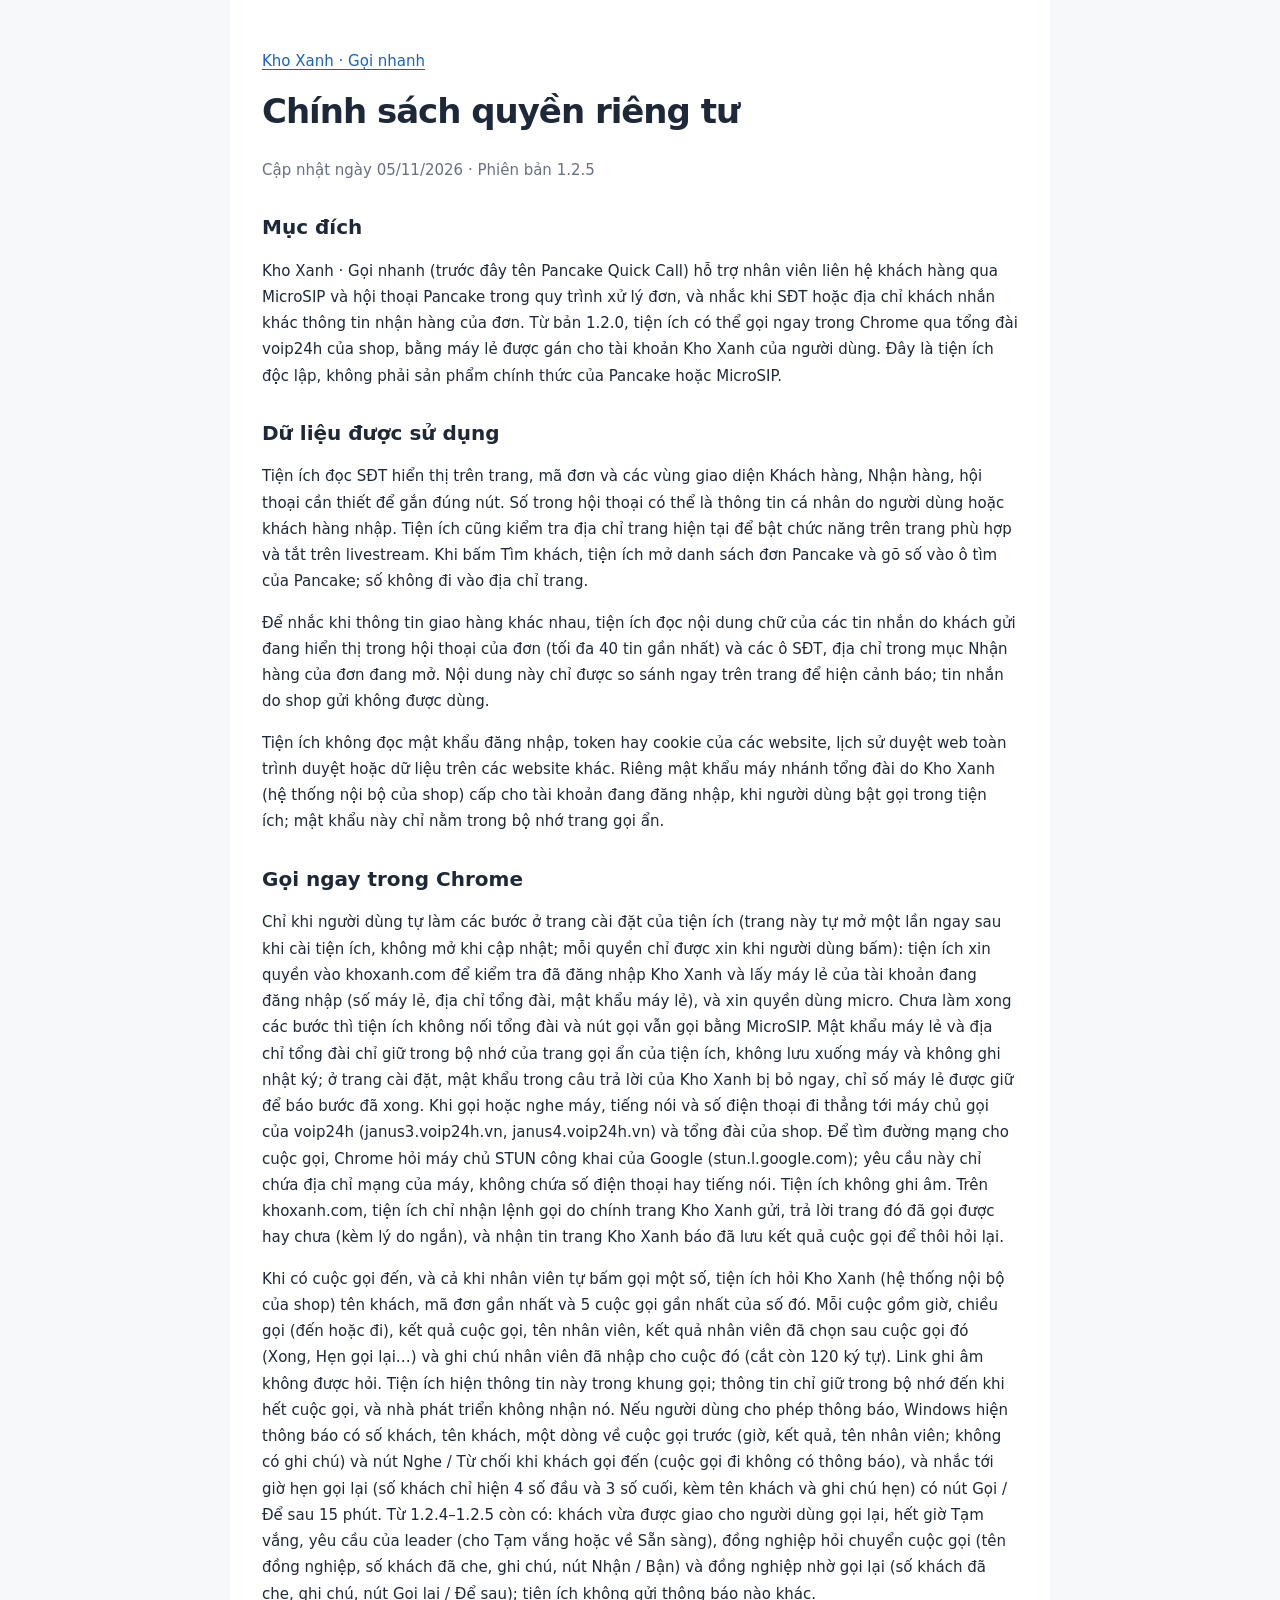
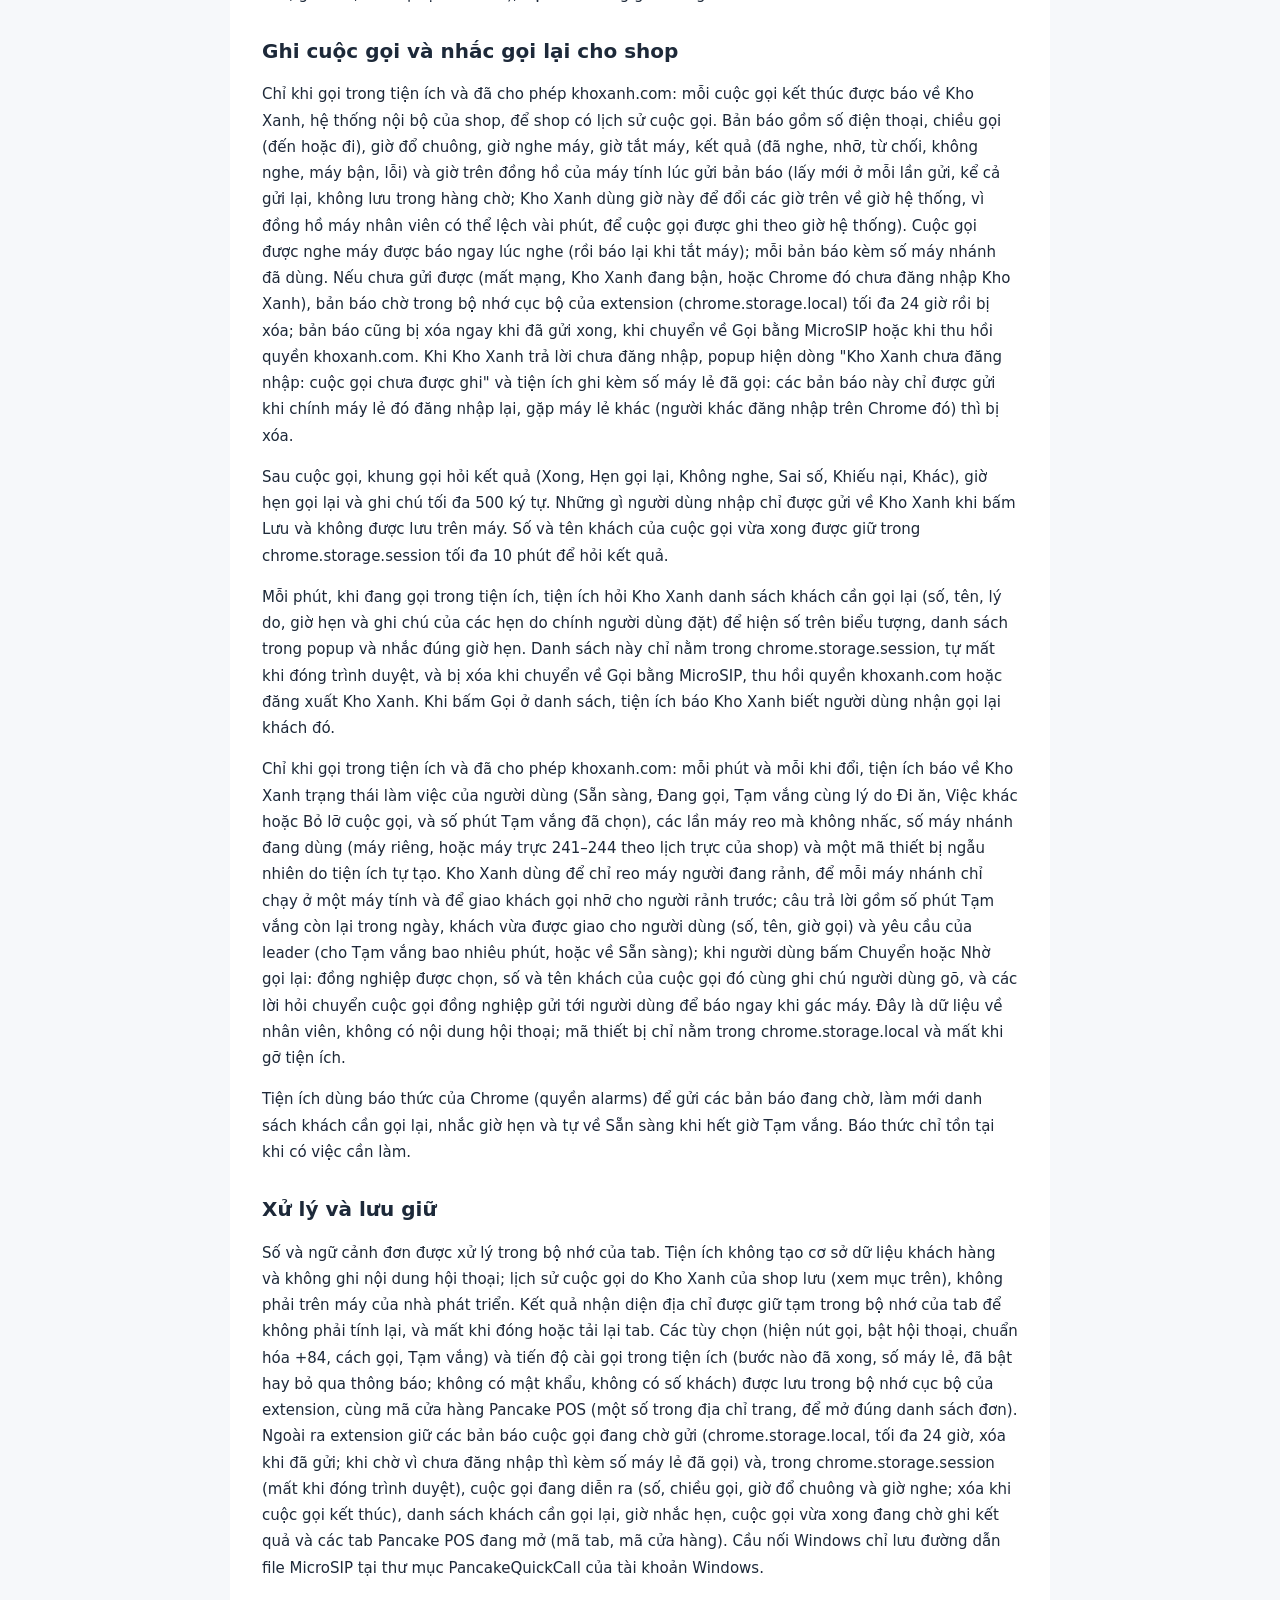
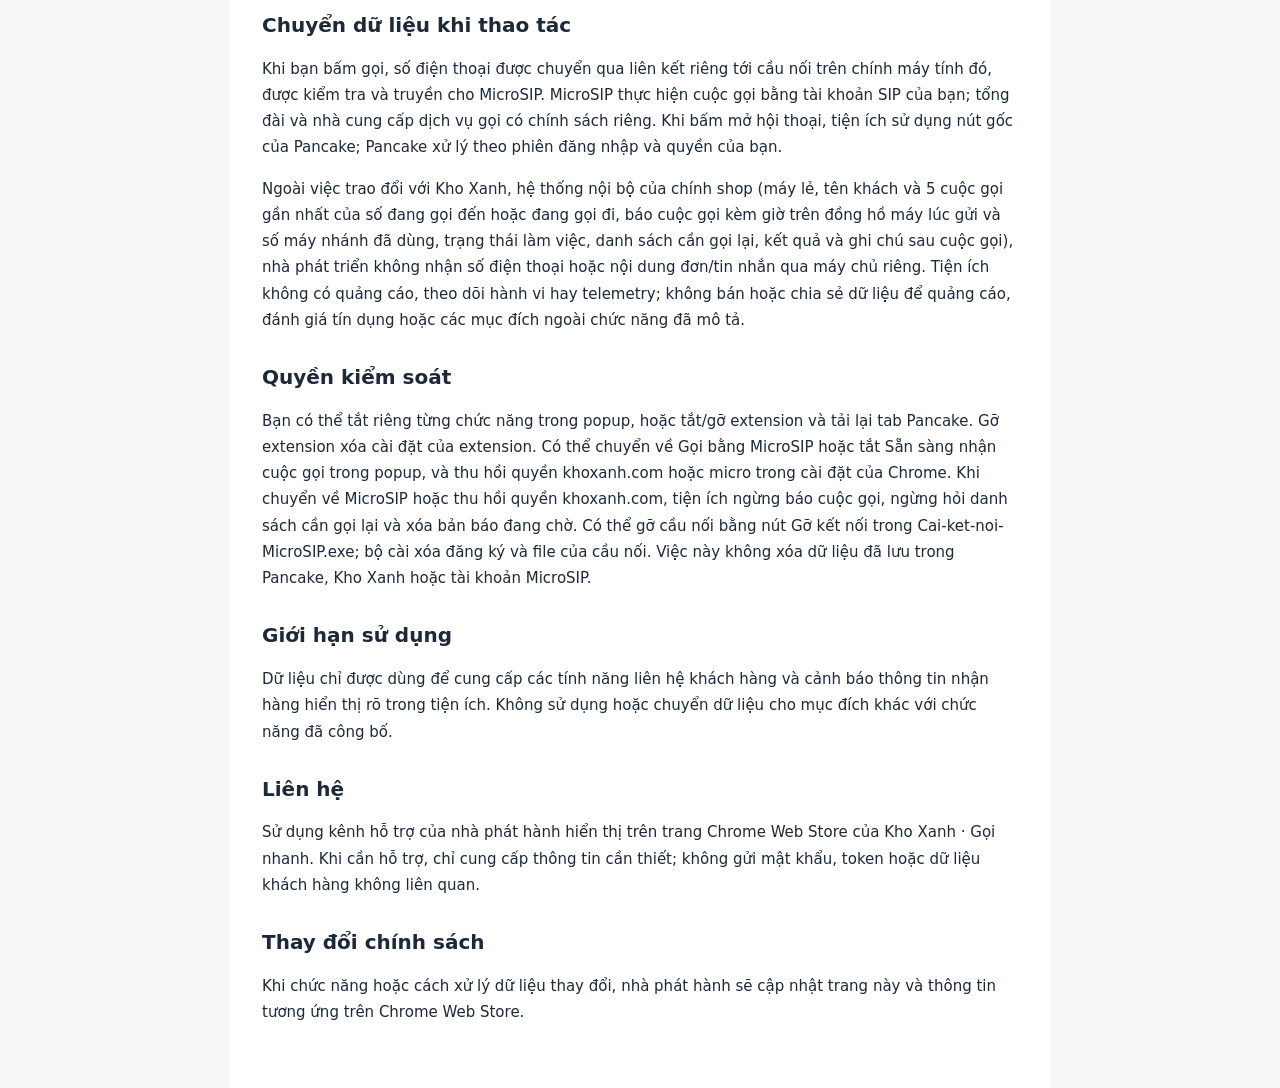
==== commit 9ee1ca89: "Privacy policy 1.2.5: work state sent to Kho Xanh (Sẵn sàng / Đang gọi / Tạm vắng with reason and mi" ====
--- a/privacy.html
+++ b/privacy.html
@@ -1,8 +1,8 @@
-<!doctype html><html lang="vi"><head><meta charset="utf-8"><meta name="viewport" content="width=device-width,initial-scale=1"><title>Quyền riêng tư — Kho Xanh · Gọi nhanh</title><link rel="stylesheet" href="style.css"></head><body><main><a href="privacy.html">Kho Xanh · Gọi nhanh</a><h1>Chính sách quyền riêng tư</h1><p class="muted">Cập nhật ngày 04/11/2026 · Phiên bản 1.2.3</p>
+<!doctype html><html lang="vi"><head><meta charset="utf-8"><meta name="viewport" content="width=device-width,initial-scale=1"><title>Quyền riêng tư — Kho Xanh · Gọi nhanh</title><link rel="stylesheet" href="style.css"></head><body><main><a href="index.html">Kho Xanh · Gọi nhanh</a><h1>Chính sách quyền riêng tư</h1><p class="muted">Cập nhật ngày 05/11/2026 · Phiên bản 1.2.5</p>
 <h2>Mục đích</h2><p>Kho Xanh · Gọi nhanh (trước đây tên Pancake Quick Call) hỗ trợ nhân viên liên hệ khách hàng qua MicroSIP và hội thoại Pancake trong quy trình xử lý đơn, và nhắc khi SĐT hoặc địa chỉ khách nhắn khác thông tin nhận hàng của đơn. Từ bản 1.2.0, tiện ích có thể gọi ngay trong Chrome qua tổng đài voip24h của shop, bằng máy lẻ được gán cho tài khoản Kho Xanh của người dùng. Đây là tiện ích độc lập, không phải sản phẩm chính thức của Pancake hoặc MicroSIP.</p>
 <h2>Dữ liệu được sử dụng</h2><p>Tiện ích đọc SĐT hiển thị trên trang, mã đơn và các vùng giao diện Khách hàng, Nhận hàng, hội thoại cần thiết để gắn đúng nút. Số trong hội thoại có thể là thông tin cá nhân do người dùng hoặc khách hàng nhập. Tiện ích cũng kiểm tra địa chỉ trang hiện tại để bật chức năng trên trang phù hợp và tắt trên livestream. Khi bấm Tìm khách, tiện ích mở danh sách đơn Pancake và gõ số vào ô tìm của Pancake; số không đi vào địa chỉ trang.</p><p>Để nhắc khi thông tin giao hàng khác nhau, tiện ích đọc nội dung chữ của các tin nhắn do khách gửi đang hiển thị trong hội thoại của đơn (tối đa 40 tin gần nhất) và các ô SĐT, địa chỉ trong mục Nhận hàng của đơn đang mở. Nội dung này chỉ được so sánh ngay trên trang để hiện cảnh báo; tin nhắn do shop gửi không được dùng.</p><p>Tiện ích không đọc mật khẩu đăng nhập, token hay cookie của các website, lịch sử duyệt web toàn trình duyệt hoặc dữ liệu trên các website khác. Riêng mật khẩu máy nhánh tổng đài do Kho Xanh (hệ thống nội bộ của shop) cấp cho tài khoản đang đăng nhập, khi người dùng bật gọi trong tiện ích; mật khẩu này chỉ nằm trong bộ nhớ trang gọi ẩn.</p>
-<h2>Gọi ngay trong Chrome</h2><p>Chỉ khi người dùng tự làm các bước ở trang cài đặt của tiện ích (trang này tự mở một lần ngay sau khi cài tiện ích, không mở khi cập nhật; mỗi quyền chỉ được xin khi người dùng bấm): tiện ích xin quyền vào khoxanh.com để kiểm tra đã đăng nhập Kho Xanh và lấy máy lẻ của tài khoản đang đăng nhập (số máy lẻ, địa chỉ tổng đài, mật khẩu máy lẻ), và xin quyền dùng micro. Chưa làm xong các bước thì tiện ích không nối tổng đài và nút gọi vẫn gọi bằng MicroSIP. Mật khẩu máy lẻ và địa chỉ tổng đài chỉ giữ trong bộ nhớ của trang gọi ẩn của tiện ích, không lưu xuống máy và không ghi nhật ký; ở trang cài đặt, mật khẩu trong câu trả lời của Kho Xanh bị bỏ ngay, chỉ số máy lẻ được giữ để báo bước đã xong. Khi gọi hoặc nghe máy, tiếng nói và số điện thoại đi thẳng tới máy chủ gọi của voip24h (janus3.voip24h.vn, janus4.voip24h.vn) và tổng đài của shop. Để tìm đường mạng cho cuộc gọi, Chrome hỏi máy chủ STUN công khai của Google (stun.l.google.com); yêu cầu này chỉ chứa địa chỉ mạng của máy, không chứa số điện thoại hay tiếng nói. Tiện ích không ghi âm. Trên khoxanh.com, tiện ích chỉ nhận lệnh gọi do chính trang Kho Xanh gửi, trả lời trang đó đã gọi được hay chưa (kèm lý do ngắn), và nhận tin trang Kho Xanh báo đã lưu kết quả cuộc gọi để thôi hỏi lại.</p><p>Khi có cuộc gọi đến, và cả khi nhân viên tự bấm gọi một số, tiện ích hỏi Kho Xanh (hệ thống nội bộ của shop) tên khách, mã đơn gần nhất và 5 cuộc gọi gần nhất của số đó. Mỗi cuộc gồm giờ, chiều gọi (đến hoặc đi), kết quả cuộc gọi, tên nhân viên, kết quả nhân viên đã chọn sau cuộc gọi đó (Xong, Hẹn gọi lại…) và ghi chú nhân viên đã nhập cho cuộc đó (cắt còn 120 ký tự). Link ghi âm không được hỏi. Tiện ích hiện thông tin này trong khung gọi; thông tin chỉ giữ trong bộ nhớ đến khi hết cuộc gọi, và nhà phát triển không nhận nó. Nếu người dùng cho phép thông báo, Windows hiện thông báo có số khách, tên khách, một dòng về cuộc gọi trước (giờ, kết quả, tên nhân viên; không có ghi chú) và nút Nghe / Từ chối khi khách gọi đến (cuộc gọi đi không có thông báo), và nhắc tới giờ hẹn gọi lại (số khách chỉ hiện 4 số đầu và 3 số cuối, kèm tên khách và ghi chú hẹn) có nút Gọi / Để sau 15 phút; tiện ích không gửi thông báo nào khác.</p><h2>Ghi cuộc gọi và nhắc gọi lại cho shop</h2><p>Chỉ khi gọi trong tiện ích và đã cho phép khoxanh.com: mỗi cuộc gọi kết thúc được báo về Kho Xanh, hệ thống nội bộ của shop, để shop có lịch sử cuộc gọi. Bản báo gồm số điện thoại, chiều gọi (đến hoặc đi), giờ đổ chuông, giờ nghe máy, giờ tắt máy, kết quả (đã nghe, nhỡ, từ chối, không nghe, máy bận, lỗi) và giờ trên đồng hồ của máy tính lúc gửi bản báo (lấy mới ở mỗi lần gửi, kể cả gửi lại, không lưu trong hàng chờ; Kho Xanh dùng giờ này để đổi các giờ trên về giờ hệ thống, vì đồng hồ máy nhân viên có thể lệch vài phút, để cuộc gọi được ghi theo giờ hệ thống). Cuộc gọi được nghe máy được báo ngay lúc nghe (rồi báo lại khi tắt máy), và cuộc gọi đến lúc máy đang bận, bị tự từ chối, cũng được báo. Nếu chưa gửi được (mất mạng, Kho Xanh đang bận, hoặc Chrome đó chưa đăng nhập Kho Xanh), bản báo chờ trong bộ nhớ cục bộ của extension (chrome.storage.local) tối đa 24 giờ rồi bị xóa; bản báo cũng bị xóa ngay khi đã gửi xong, khi chuyển về Gọi bằng MicroSIP hoặc khi thu hồi quyền khoxanh.com. Khi Kho Xanh trả lời chưa đăng nhập, popup hiện dòng "Kho Xanh chưa đăng nhập: cuộc gọi chưa được ghi" và tiện ích ghi kèm số máy lẻ đã gọi: các bản báo này chỉ được gửi khi chính máy lẻ đó đăng nhập lại, gặp máy lẻ khác (người khác đăng nhập trên Chrome đó) thì bị xóa.</p><p>Sau cuộc gọi, khung gọi hỏi kết quả (Xong, Hẹn gọi lại, Không nghe, Sai số, Khiếu nại, Khác), giờ hẹn gọi lại và ghi chú tối đa 500 ký tự. Những gì người dùng nhập chỉ được gửi về Kho Xanh khi bấm Lưu và không được lưu trên máy. Số và tên khách của cuộc gọi vừa xong được giữ trong chrome.storage.session tối đa 10 phút để hỏi kết quả.</p><p>Mỗi phút, khi đang gọi trong tiện ích, tiện ích hỏi Kho Xanh danh sách khách cần gọi lại (số, tên, lý do, giờ hẹn và ghi chú của các hẹn do chính người dùng đặt) để hiện số trên biểu tượng, danh sách trong popup và nhắc đúng giờ hẹn. Danh sách này chỉ nằm trong chrome.storage.session, tự mất khi đóng trình duyệt, và bị xóa khi chuyển về Gọi bằng MicroSIP, thu hồi quyền khoxanh.com hoặc đăng xuất Kho Xanh. Khi bấm Gọi ở danh sách, tiện ích báo Kho Xanh biết người dùng nhận gọi lại khách đó.</p><p>Tiện ích dùng báo thức của Chrome (quyền alarms) để gửi các bản báo đang chờ, làm mới danh sách khách cần gọi lại và nhắc giờ hẹn. Báo thức chỉ tồn tại khi có việc cần làm.</p><h2>Xử lý và lưu giữ</h2><p>Số và ngữ cảnh đơn được xử lý trong bộ nhớ của tab. Tiện ích không tạo cơ sở dữ liệu khách hàng và không ghi nội dung hội thoại; lịch sử cuộc gọi do Kho Xanh của shop lưu (xem mục trên), không phải trên máy của nhà phát triển. Kết quả nhận diện địa chỉ được giữ tạm trong bộ nhớ của tab để không phải tính lại, và mất khi đóng hoặc tải lại tab. Các tùy chọn (hiện nút gọi, bật hội thoại, chuẩn hóa +84, cách gọi, Tạm vắng) và tiến độ cài gọi trong tiện ích (bước nào đã xong, số máy lẻ, đã bật hay bỏ qua thông báo; không có mật khẩu, không có số khách) được lưu trong bộ nhớ cục bộ của extension, cùng mã cửa hàng Pancake POS (một số trong địa chỉ trang, để mở đúng danh sách đơn). Ngoài ra extension giữ các bản báo cuộc gọi đang chờ gửi (chrome.storage.local, tối đa 24 giờ, xóa khi đã gửi; khi chờ vì chưa đăng nhập thì kèm số máy lẻ đã gọi) và, trong chrome.storage.session (mất khi đóng trình duyệt), cuộc gọi đang diễn ra (số, chiều gọi, giờ đổ chuông và giờ nghe; xóa khi cuộc gọi kết thúc), danh sách khách cần gọi lại, giờ nhắc hẹn, cuộc gọi vừa xong đang chờ ghi kết quả và các tab Pancake POS đang mở (mã tab, mã cửa hàng). Cầu nối Windows chỉ lưu đường dẫn file MicroSIP tại thư mục PancakeQuickCall của tài khoản Windows.</p>
-<h2>Chuyển dữ liệu khi thao tác</h2><p>Khi bạn bấm gọi, số điện thoại được chuyển qua liên kết riêng tới cầu nối trên chính máy tính đó, được kiểm tra và truyền cho MicroSIP. MicroSIP thực hiện cuộc gọi bằng tài khoản SIP của bạn; tổng đài và nhà cung cấp dịch vụ gọi có chính sách riêng. Khi bấm mở hội thoại, tiện ích sử dụng nút gốc của Pancake; Pancake xử lý theo phiên đăng nhập và quyền của bạn.</p><p>Ngoài việc trao đổi với Kho Xanh, hệ thống nội bộ của chính shop (máy lẻ, tên khách và 5 cuộc gọi gần nhất của số đang gọi đến hoặc đang gọi đi, báo cuộc gọi kèm giờ trên đồng hồ máy lúc gửi, danh sách cần gọi lại, kết quả và ghi chú sau cuộc gọi), nhà phát triển không nhận số điện thoại hoặc nội dung đơn/tin nhắn qua máy chủ riêng. Tiện ích không có quảng cáo, theo dõi hành vi hay telemetry; không bán hoặc chia sẻ dữ liệu để quảng cáo, đánh giá tín dụng hoặc các mục đích ngoài chức năng đã mô tả.</p>
+<h2>Gọi ngay trong Chrome</h2><p>Chỉ khi người dùng tự làm các bước ở trang cài đặt của tiện ích (trang này tự mở một lần ngay sau khi cài tiện ích, không mở khi cập nhật; mỗi quyền chỉ được xin khi người dùng bấm): tiện ích xin quyền vào khoxanh.com để kiểm tra đã đăng nhập Kho Xanh và lấy máy lẻ của tài khoản đang đăng nhập (số máy lẻ, địa chỉ tổng đài, mật khẩu máy lẻ), và xin quyền dùng micro. Chưa làm xong các bước thì tiện ích không nối tổng đài và nút gọi vẫn gọi bằng MicroSIP. Mật khẩu máy lẻ và địa chỉ tổng đài chỉ giữ trong bộ nhớ của trang gọi ẩn của tiện ích, không lưu xuống máy và không ghi nhật ký; ở trang cài đặt, mật khẩu trong câu trả lời của Kho Xanh bị bỏ ngay, chỉ số máy lẻ được giữ để báo bước đã xong. Khi gọi hoặc nghe máy, tiếng nói và số điện thoại đi thẳng tới máy chủ gọi của voip24h (janus3.voip24h.vn, janus4.voip24h.vn) và tổng đài của shop. Để tìm đường mạng cho cuộc gọi, Chrome hỏi máy chủ STUN công khai của Google (stun.l.google.com); yêu cầu này chỉ chứa địa chỉ mạng của máy, không chứa số điện thoại hay tiếng nói. Tiện ích không ghi âm. Trên khoxanh.com, tiện ích chỉ nhận lệnh gọi do chính trang Kho Xanh gửi, trả lời trang đó đã gọi được hay chưa (kèm lý do ngắn), và nhận tin trang Kho Xanh báo đã lưu kết quả cuộc gọi để thôi hỏi lại.</p><p>Khi có cuộc gọi đến, và cả khi nhân viên tự bấm gọi một số, tiện ích hỏi Kho Xanh (hệ thống nội bộ của shop) tên khách, mã đơn gần nhất và 5 cuộc gọi gần nhất của số đó. Mỗi cuộc gồm giờ, chiều gọi (đến hoặc đi), kết quả cuộc gọi, tên nhân viên, kết quả nhân viên đã chọn sau cuộc gọi đó (Xong, Hẹn gọi lại…) và ghi chú nhân viên đã nhập cho cuộc đó (cắt còn 120 ký tự). Link ghi âm không được hỏi. Tiện ích hiện thông tin này trong khung gọi; thông tin chỉ giữ trong bộ nhớ đến khi hết cuộc gọi, và nhà phát triển không nhận nó. Nếu người dùng cho phép thông báo, Windows hiện thông báo có số khách, tên khách, một dòng về cuộc gọi trước (giờ, kết quả, tên nhân viên; không có ghi chú) và nút Nghe / Từ chối khi khách gọi đến (cuộc gọi đi không có thông báo), và nhắc tới giờ hẹn gọi lại (số khách chỉ hiện 4 số đầu và 3 số cuối, kèm tên khách và ghi chú hẹn) có nút Gọi / Để sau 15 phút. Từ 1.2.4–1.2.5 còn có: khách vừa được giao cho người dùng gọi lại, hết giờ Tạm vắng, yêu cầu của leader (cho Tạm vắng hoặc về Sẵn sàng), đồng nghiệp hỏi chuyển cuộc gọi (tên đồng nghiệp, số khách đã che, ghi chú, nút Nhận / Bận) và đồng nghiệp nhờ gọi lại (số khách đã che, ghi chú, nút Gọi lại / Để sau); tiện ích không gửi thông báo nào khác.</p><h2>Ghi cuộc gọi và nhắc gọi lại cho shop</h2><p>Chỉ khi gọi trong tiện ích và đã cho phép khoxanh.com: mỗi cuộc gọi kết thúc được báo về Kho Xanh, hệ thống nội bộ của shop, để shop có lịch sử cuộc gọi. Bản báo gồm số điện thoại, chiều gọi (đến hoặc đi), giờ đổ chuông, giờ nghe máy, giờ tắt máy, kết quả (đã nghe, nhỡ, từ chối, không nghe, máy bận, lỗi) và giờ trên đồng hồ của máy tính lúc gửi bản báo (lấy mới ở mỗi lần gửi, kể cả gửi lại, không lưu trong hàng chờ; Kho Xanh dùng giờ này để đổi các giờ trên về giờ hệ thống, vì đồng hồ máy nhân viên có thể lệch vài phút, để cuộc gọi được ghi theo giờ hệ thống). Cuộc gọi được nghe máy được báo ngay lúc nghe (rồi báo lại khi tắt máy); mỗi bản báo kèm số máy nhánh đã dùng. Nếu chưa gửi được (mất mạng, Kho Xanh đang bận, hoặc Chrome đó chưa đăng nhập Kho Xanh), bản báo chờ trong bộ nhớ cục bộ của extension (chrome.storage.local) tối đa 24 giờ rồi bị xóa; bản báo cũng bị xóa ngay khi đã gửi xong, khi chuyển về Gọi bằng MicroSIP hoặc khi thu hồi quyền khoxanh.com. Khi Kho Xanh trả lời chưa đăng nhập, popup hiện dòng "Kho Xanh chưa đăng nhập: cuộc gọi chưa được ghi" và tiện ích ghi kèm số máy lẻ đã gọi: các bản báo này chỉ được gửi khi chính máy lẻ đó đăng nhập lại, gặp máy lẻ khác (người khác đăng nhập trên Chrome đó) thì bị xóa.</p><p>Sau cuộc gọi, khung gọi hỏi kết quả (Xong, Hẹn gọi lại, Không nghe, Sai số, Khiếu nại, Khác), giờ hẹn gọi lại và ghi chú tối đa 500 ký tự. Những gì người dùng nhập chỉ được gửi về Kho Xanh khi bấm Lưu và không được lưu trên máy. Số và tên khách của cuộc gọi vừa xong được giữ trong chrome.storage.session tối đa 10 phút để hỏi kết quả.</p><p>Mỗi phút, khi đang gọi trong tiện ích, tiện ích hỏi Kho Xanh danh sách khách cần gọi lại (số, tên, lý do, giờ hẹn và ghi chú của các hẹn do chính người dùng đặt) để hiện số trên biểu tượng, danh sách trong popup và nhắc đúng giờ hẹn. Danh sách này chỉ nằm trong chrome.storage.session, tự mất khi đóng trình duyệt, và bị xóa khi chuyển về Gọi bằng MicroSIP, thu hồi quyền khoxanh.com hoặc đăng xuất Kho Xanh. Khi bấm Gọi ở danh sách, tiện ích báo Kho Xanh biết người dùng nhận gọi lại khách đó.</p><p>Chỉ khi gọi trong tiện ích và đã cho phép khoxanh.com: mỗi phút và mỗi khi đổi, tiện ích báo về Kho Xanh trạng thái làm việc của người dùng (Sẵn sàng, Đang gọi, Tạm vắng cùng lý do Đi ăn, Việc khác hoặc Bỏ lỡ cuộc gọi, và số phút Tạm vắng đã chọn), các lần máy reo mà không nhấc, số máy nhánh đang dùng (máy riêng, hoặc máy trực 241–244 theo lịch trực của shop) và một mã thiết bị ngẫu nhiên do tiện ích tự tạo. Kho Xanh dùng để chỉ reo máy người đang rảnh, để mỗi máy nhánh chỉ chạy ở một máy tính và để giao khách gọi nhỡ cho người rảnh trước; câu trả lời gồm số phút Tạm vắng còn lại trong ngày, khách vừa được giao cho người dùng (số, tên, giờ gọi) và yêu cầu của leader (cho Tạm vắng bao nhiêu phút, hoặc về Sẵn sàng); khi người dùng bấm Chuyển hoặc Nhờ gọi lại: đồng nghiệp được chọn, số và tên khách của cuộc gọi đó cùng ghi chú người dùng gõ, và các lời hỏi chuyển cuộc gọi đồng nghiệp gửi tới người dùng để báo ngay khi gác máy. Đây là dữ liệu về nhân viên, không có nội dung hội thoại; mã thiết bị chỉ nằm trong chrome.storage.local và mất khi gỡ tiện ích.</p><p>Tiện ích dùng báo thức của Chrome (quyền alarms) để gửi các bản báo đang chờ, làm mới danh sách khách cần gọi lại, nhắc giờ hẹn và tự về Sẵn sàng khi hết giờ Tạm vắng. Báo thức chỉ tồn tại khi có việc cần làm.</p><h2>Xử lý và lưu giữ</h2><p>Số và ngữ cảnh đơn được xử lý trong bộ nhớ của tab. Tiện ích không tạo cơ sở dữ liệu khách hàng và không ghi nội dung hội thoại; lịch sử cuộc gọi do Kho Xanh của shop lưu (xem mục trên), không phải trên máy của nhà phát triển. Kết quả nhận diện địa chỉ được giữ tạm trong bộ nhớ của tab để không phải tính lại, và mất khi đóng hoặc tải lại tab. Các tùy chọn (hiện nút gọi, bật hội thoại, chuẩn hóa +84, cách gọi, Tạm vắng) và tiến độ cài gọi trong tiện ích (bước nào đã xong, số máy lẻ, đã bật hay bỏ qua thông báo; không có mật khẩu, không có số khách) được lưu trong bộ nhớ cục bộ của extension, cùng mã cửa hàng Pancake POS (một số trong địa chỉ trang, để mở đúng danh sách đơn). Ngoài ra extension giữ các bản báo cuộc gọi đang chờ gửi (chrome.storage.local, tối đa 24 giờ, xóa khi đã gửi; khi chờ vì chưa đăng nhập thì kèm số máy lẻ đã gọi) và, trong chrome.storage.session (mất khi đóng trình duyệt), cuộc gọi đang diễn ra (số, chiều gọi, giờ đổ chuông và giờ nghe; xóa khi cuộc gọi kết thúc), danh sách khách cần gọi lại, giờ nhắc hẹn, cuộc gọi vừa xong đang chờ ghi kết quả và các tab Pancake POS đang mở (mã tab, mã cửa hàng). Cầu nối Windows chỉ lưu đường dẫn file MicroSIP tại thư mục PancakeQuickCall của tài khoản Windows.</p>
+<h2>Chuyển dữ liệu khi thao tác</h2><p>Khi bạn bấm gọi, số điện thoại được chuyển qua liên kết riêng tới cầu nối trên chính máy tính đó, được kiểm tra và truyền cho MicroSIP. MicroSIP thực hiện cuộc gọi bằng tài khoản SIP của bạn; tổng đài và nhà cung cấp dịch vụ gọi có chính sách riêng. Khi bấm mở hội thoại, tiện ích sử dụng nút gốc của Pancake; Pancake xử lý theo phiên đăng nhập và quyền của bạn.</p><p>Ngoài việc trao đổi với Kho Xanh, hệ thống nội bộ của chính shop (máy lẻ, tên khách và 5 cuộc gọi gần nhất của số đang gọi đến hoặc đang gọi đi, báo cuộc gọi kèm giờ trên đồng hồ máy lúc gửi và số máy nhánh đã dùng, trạng thái làm việc, danh sách cần gọi lại, kết quả và ghi chú sau cuộc gọi), nhà phát triển không nhận số điện thoại hoặc nội dung đơn/tin nhắn qua máy chủ riêng. Tiện ích không có quảng cáo, theo dõi hành vi hay telemetry; không bán hoặc chia sẻ dữ liệu để quảng cáo, đánh giá tín dụng hoặc các mục đích ngoài chức năng đã mô tả.</p>
 <h2>Quyền kiểm soát</h2><p>Bạn có thể tắt riêng từng chức năng trong popup, hoặc tắt/gỡ extension và tải lại tab Pancake. Gỡ extension xóa cài đặt của extension. Có thể chuyển về Gọi bằng MicroSIP hoặc tắt Sẵn sàng nhận cuộc gọi trong popup, và thu hồi quyền khoxanh.com hoặc micro trong cài đặt của Chrome. Khi chuyển về MicroSIP hoặc thu hồi quyền khoxanh.com, tiện ích ngừng báo cuộc gọi, ngừng hỏi danh sách cần gọi lại và xóa bản báo đang chờ. Có thể gỡ cầu nối bằng nút Gỡ kết nối trong Cai-ket-noi-MicroSIP.exe; bộ cài xóa đăng ký và file của cầu nối. Việc này không xóa dữ liệu đã lưu trong Pancake, Kho Xanh hoặc tài khoản MicroSIP.</p>
 <h2>Giới hạn sử dụng</h2><p>Dữ liệu chỉ được dùng để cung cấp các tính năng liên hệ khách hàng và cảnh báo thông tin nhận hàng hiển thị rõ trong tiện ích. Không sử dụng hoặc chuyển dữ liệu cho mục đích khác với chức năng đã công bố.</p>
 <h2>Liên hệ</h2><p id="contact">Sử dụng kênh hỗ trợ của nhà phát hành hiển thị trên trang Chrome Web Store của Kho Xanh · Gọi nhanh. Khi cần hỗ trợ, chỉ cung cấp thông tin cần thiết; không gửi mật khẩu, token hoặc dữ liệu khách hàng không liên quan.</p>
